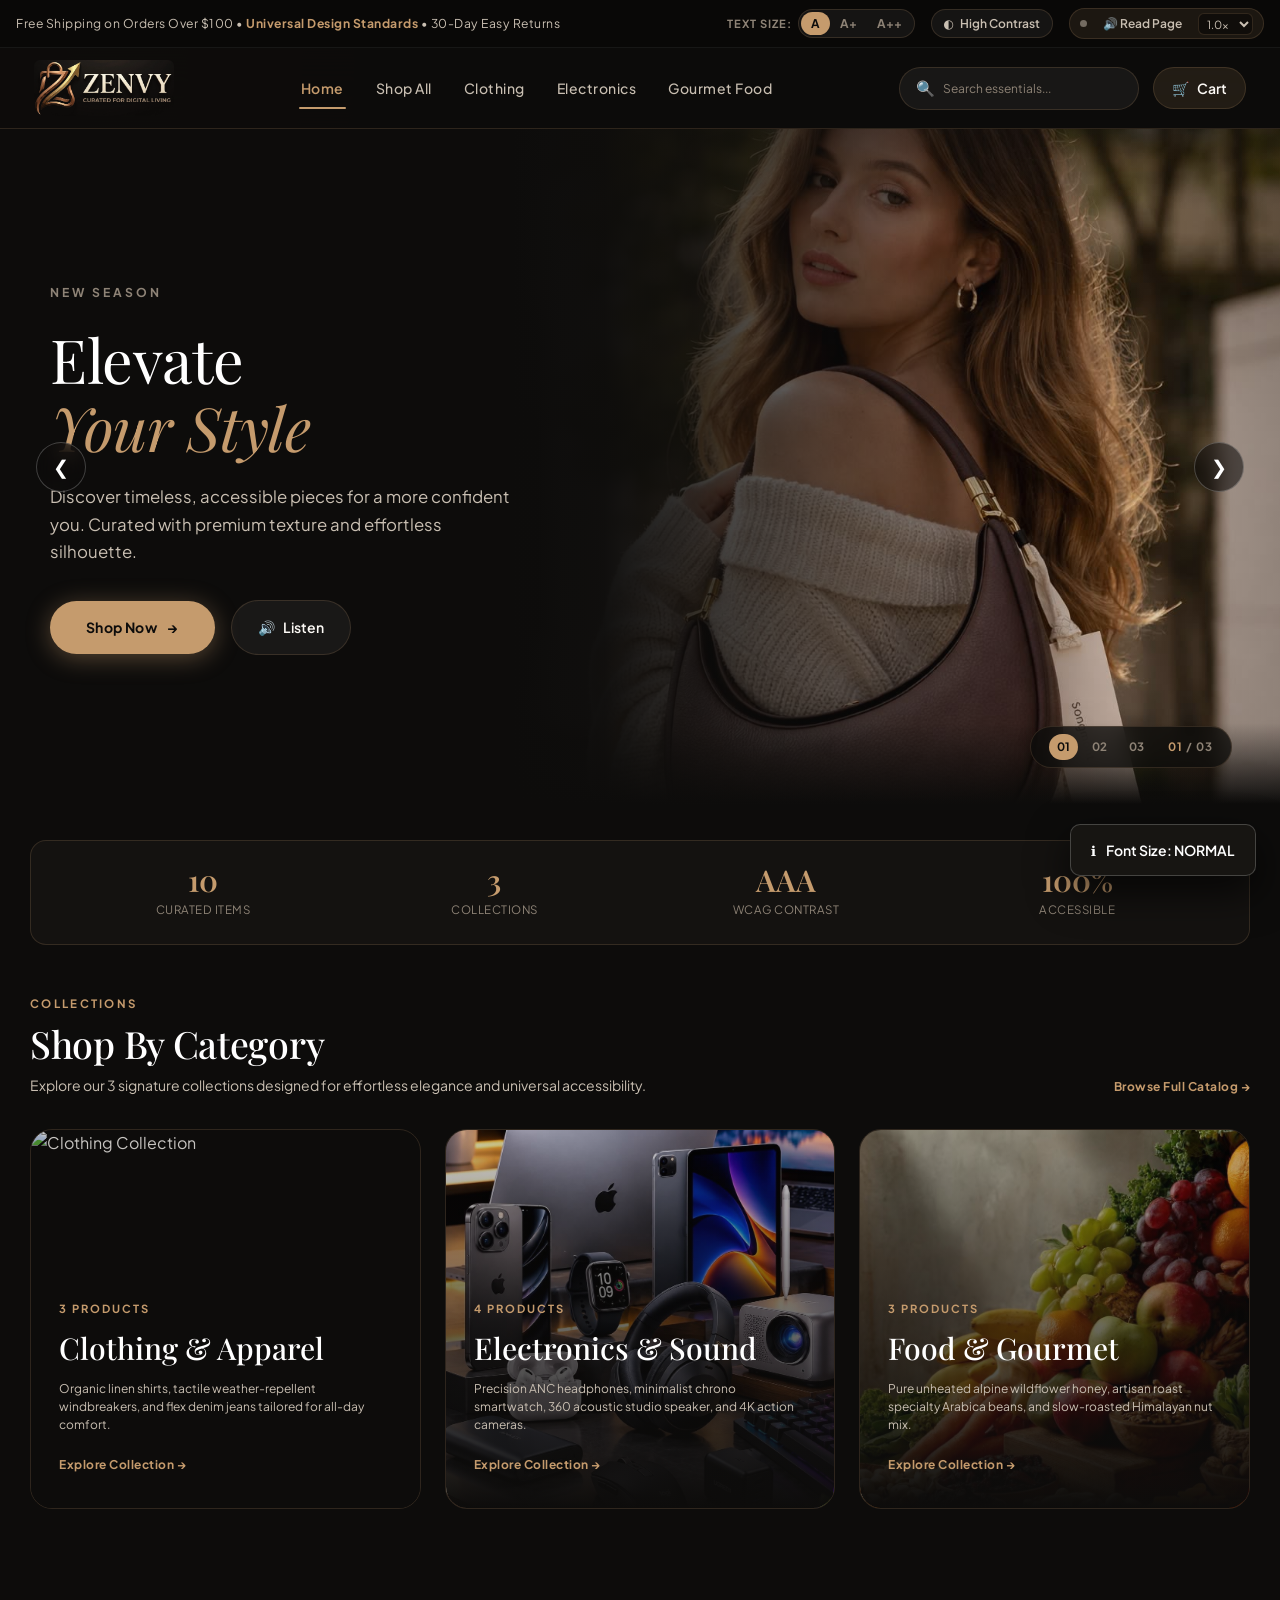
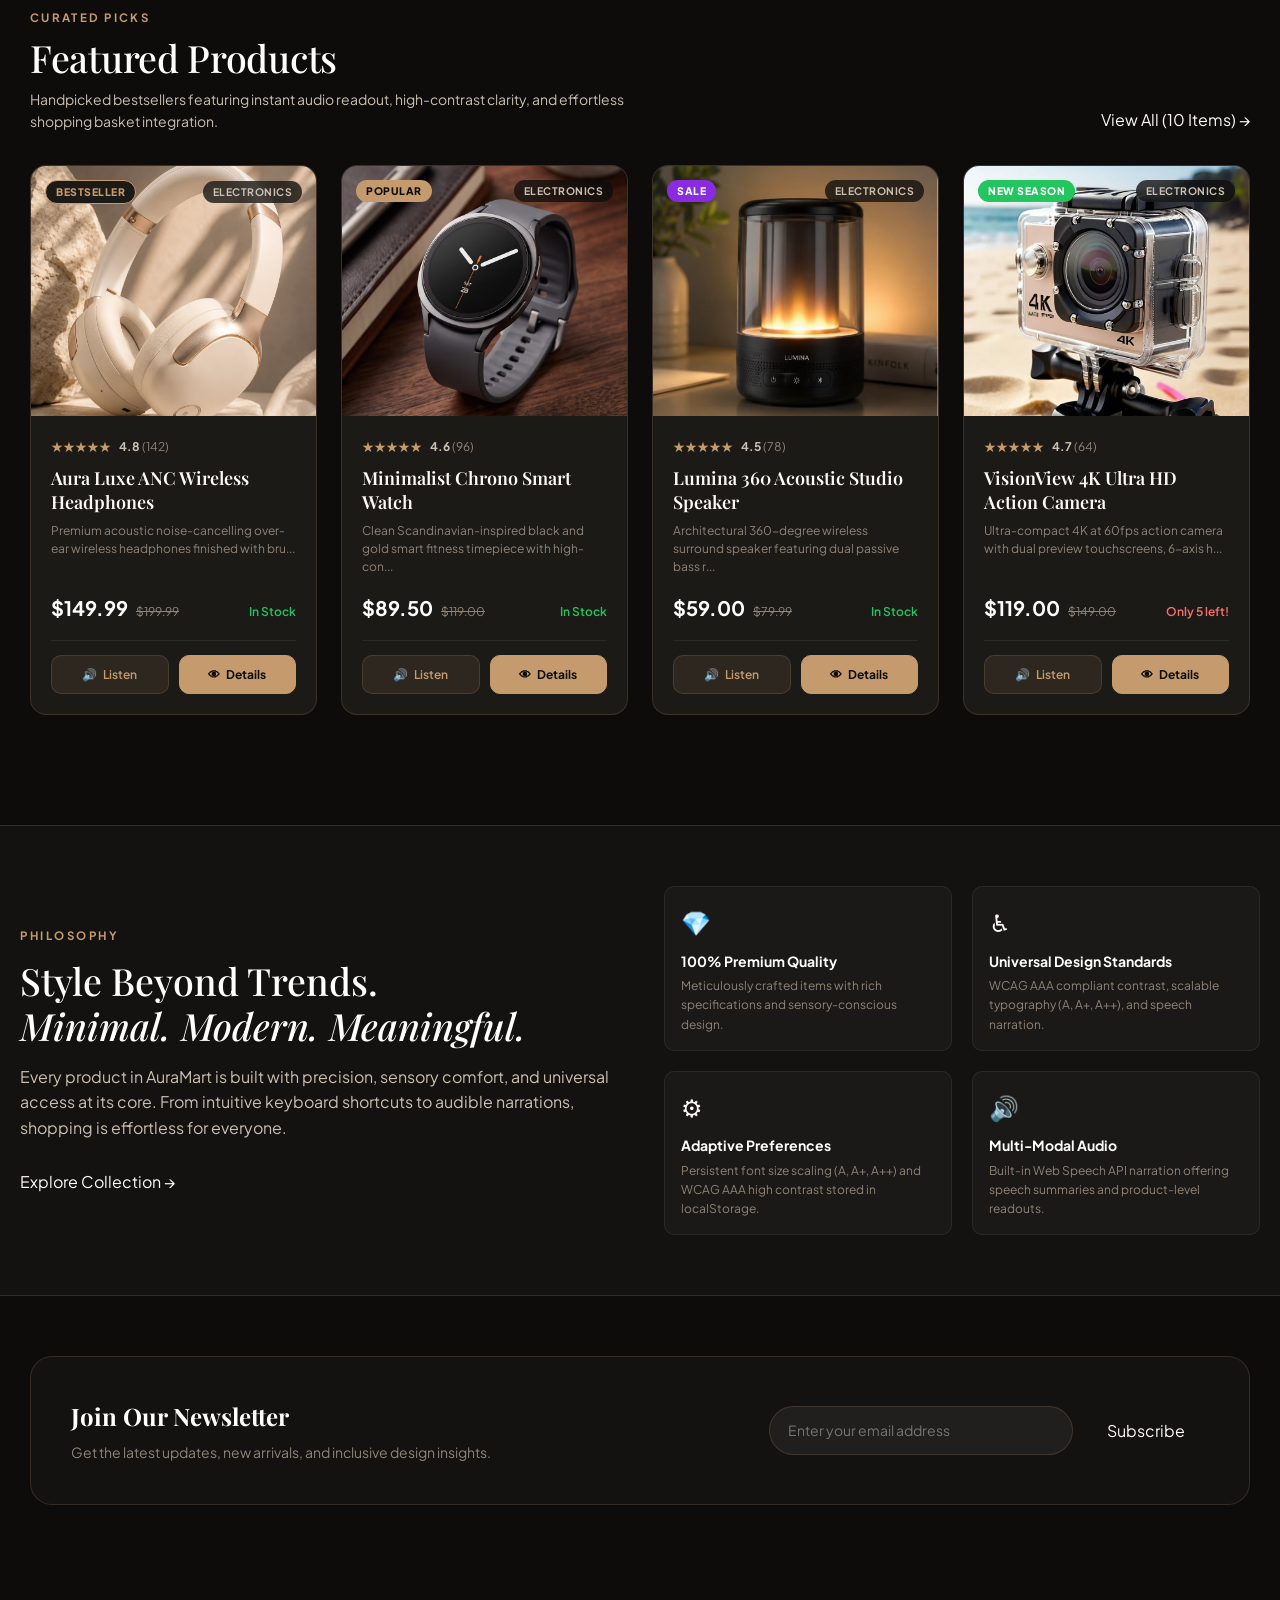
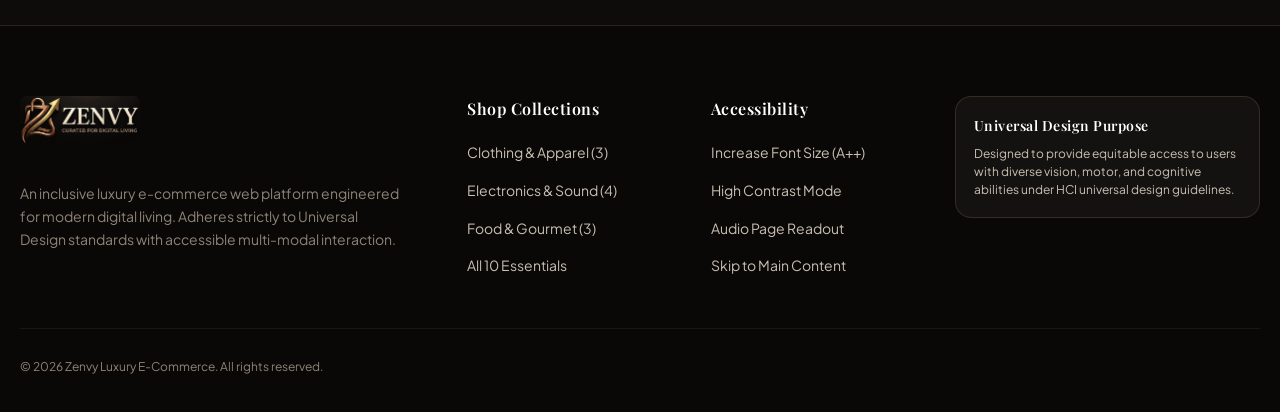
==== index.html @ 58f1f291 "feat(categories): update electronics and food category card images" ====
<!DOCTYPE html>
<html lang="en" class="font-size-normal">
<head>
  <meta charset="UTF-8" />
  <meta name="viewport" content="width=device-width, initial-scale=1.0" />
  <meta name="description" content="AuraMart - Modern luxury and accessible fashion, electronics & gourmet shopping inspired by VÉLORA. Universal Design with font scaling, high contrast, and audio narration." />
  <title>AuraMart | Modern Luxury &amp; Accessible E-Commerce</title>
  
  <!-- Main Stylesheet -->
  <link rel="stylesheet" href="css/style.css" />
</head>
<body>
  <!-- Accessible Skip Link for Keyboard Navigation -->
  <a href="#mainContent" class="skip-link">Skip to main content</a>

  <!-- ARIA Live Region for Screen Reader Announcements -->
  <div id="a11yLiveAnnouncer" class="sr-only" aria-live="polite" aria-atomic="true"></div>

  <!-- ==========================================================================
       TOP ANNOUNCEMENT BAR & ACCESSIBILITY CONTROLS
       ========================================================================== -->
  <aside class="site-announcement-strip" aria-label="Announcement & Accessibility Toolbar">
    <div class="announcement-container">
      <div class="announcement-promo">
        Free Shipping on Orders Over $100 &bull; <strong>Universal Design Standards</strong> &bull; 30-Day Easy Returns
      </div>

      <!-- Accessibility Toolbar Controls -->
      <div class="a11y-group-wrap">
        <!-- Font Size Scaling Controls (A, A+, A++) -->
        <div class="a11y-item">
          <span class="a11y-label" id="fontCtrlLabel">Text Size:</span>
          <div class="font-size-controls" role="group" aria-labelledby="fontCtrlLabel">
            <button type="button" class="font-size-btn active" data-size="normal" aria-pressed="true" title="Default font size (100%)">A</button>
            <button type="button" class="font-size-btn" data-size="large" aria-pressed="false" title="Large font size (115%)">A+</button>
            <button type="button" class="font-size-btn" data-size="xlarge" aria-pressed="false" title="Extra Large font size (130%)">A++</button>
          </div>
        </div>

        <!-- High Contrast Mode Toggle -->
        <div class="a11y-item">
          <button type="button" class="btn-contrast-toggle" aria-pressed="false" title="Toggle High Contrast Mode (WCAG AAA)">
            <span class="contrast-btn-icon" aria-hidden="true">◐</span>
            <span class="contrast-btn-label">High Contrast</span>
          </button>
        </div>

        <!-- Audio Narration Controls -->
        <div class="a11y-item">
          <div class="audio-narration-bar" role="region" aria-label="Audio Reader Controls">
            <span class="audio-status-pulse" title="Audio Status" aria-hidden="true"></span>
            <button type="button" id="audioPlaySummaryBtn" class="btn-audio-control" title="Listen to page summary">
              🔊 Read Page
            </button>
            <button type="button" id="audioPauseBtn" class="btn-audio-control" style="display: none;" title="Pause audio narration">
              ⏸ Pause
            </button>
            <button type="button" id="audioStopBtn" class="btn-audio-control" style="display: none;" title="Stop audio narration">
              ⏹ Stop
            </button>
            <label for="speechRateSelect" class="sr-only">Voice Speed</label>
            <select id="speechRateSelect" class="speech-rate-select" title="Voice Speed">
              <option value="0.8">0.8x</option>
              <option value="1.0" selected>1.0x</option>
              <option value="1.2">1.2x</option>
            </select>
          </div>
        </div>
      </div>
    </div>
  </aside>

  <!-- ==========================================================================
       MAIN NAVIGATION HEADER (VÉLORA LUXURY STYLE)
       ========================================================================== -->
  <header class="site-header" role="banner">
    <div class="header-container">
      <!-- Brand Logo Image (LOGO.png) -->
      <a href="index.html" class="brand-logo-link" aria-label="Zenvy Home">
        <img src="images/LOGO.png" alt="Zenvy - Curated for Digital Living" class="brand-logo-img" />
      </a>

      <!-- Navigation Links (Centered) -->
      <nav class="nav-menu" id="primaryNav" role="navigation" aria-label="Main Navigation">
        <a href="index.html" class="nav-link active" aria-current="page">Home</a>
        <a href="products.html" class="nav-link">Shop All</a>
        <a href="products.html?category=clothing" class="nav-link">Clothing</a>
        <a href="products.html?category=electronics" class="nav-link">Electronics</a>
        <a href="products.html?category=food" class="nav-link">Gourmet Food</a>
      </nav>

      <!-- Right Header Actions: Compact Search + Cart + Mobile Menu -->
      <div class="header-actions-group">
        <div class="nav-search-wrap" role="search">
          <div class="search-input-box">
            <span class="search-icon" aria-hidden="true">🔍</span>
            <label for="globalSearchInput" class="sr-only">Search products</label>
            <input 
              type="search" 
              id="globalSearchInput" 
              class="product-search-input" 
              placeholder="Search essentials..." 
              autocomplete="off" 
              aria-autocomplete="list"
              aria-controls="navSearchSuggestions"
            />
            <button type="button" class="search-clear-btn" aria-label="Clear search query" title="Clear input">✕</button>
          </div>
          <div id="navSearchSuggestions" class="search-suggestions-dropdown" role="listbox" aria-label="Search suggestions"></div>
        </div>

        <a 
          href="cart.html" 
          class="btn-cart-trigger" 
          aria-label="Shopping Cart (Member 02 Feature)"
          title="Shopping Cart (Member 02 Feature)"
        >
          <span aria-hidden="true">🛒</span>
          <span class="btn-text">Cart</span>
        </a>

        <button 
          type="button" 
          class="mobile-menu-btn" 
          id="mobileMenuToggle" 
          aria-expanded="false" 
          aria-controls="primaryNav" 
          aria-label="Toggle mobile menu"
        >
          ☰
        </button>
      </div>
    </div>
  </header>

  <!-- ==========================================================================
       MAIN CONTENT
       ========================================================================== -->
  <main id="mainContent">
    <!-- ==========================================================================
         HERO SLIDER SECTION (VÉLORA CINEMATIC EDITORIAL SLIDER - MATCHING IMAGE 2)
         ========================================================================== -->
    <section class="hero-section" id="heroSection" aria-label="Featured Collections Carousel">
      <div class="hero-slider-container" id="heroSlider" role="region" aria-roledescription="carousel" aria-label="Hero Highlights" tabindex="0">
        
        <!-- Navigation Circular Arrows (Matching Reference Image) -->
        <button 
          type="button" 
          class="slider-arrow slider-arrow-prev" 
          id="heroPrevBtn" 
          aria-label="Previous slide"
          title="Previous slide"
        >
          <span aria-hidden="true">&#10094;</span>
        </button>

        <button 
          type="button" 
          class="slider-arrow slider-arrow-next" 
          id="heroNextBtn" 
          aria-label="Next slide"
          title="Next slide"
        >
          <span aria-hidden="true">&#10095;</span>
        </button>

        <!-- Slides Wrapper -->
        <div class="hero-slides-track" id="heroSlidesTrack">
          <!-- Slide 1: Clothing & Apparel (clothing.jpeg) -->
          <article class="hero-slide is-active" data-index="0" role="group" aria-roledescription="slide" aria-label="Slide 1 of 3: Elevate Your Style">
            <div class="slide-bg-wrap">
              <img src="images/clothing.jpeg" alt="Luxury fashion model in tailored beige blazer" class="slide-bg-img img-clothing" />
              <div class="slide-gradient-overlay"></div>
            </div>
            <div class="slide-content-wrap">
              <div class="slide-content">
                <span class="slide-tag">NEW SEASON</span>
                <h1 class="slide-title">
                  Elevate <br />
                  <span class="title-gold">Your Style</span>
                </h1>
                <p class="slide-desc">
                  Discover timeless, accessible pieces for a more confident you. Curated with premium texture and effortless silhouette.
                </p>
                <div class="slide-actions">
                  <a href="products.html?category=clothing" class="btn-hero-shop">
                    <span>Shop Now</span>
                    <span aria-hidden="true">&rarr;</span>
                  </a>
                  <button type="button" class="btn-hero-audio" onclick="narratePageSummary()" aria-label="Listen to audio overview of home page">
                    <span aria-hidden="true">🔊</span>
                    <span>Listen</span>
                  </button>
                </div>
              </div>
            </div>
          </article>

          <!-- Slide 2: Electronics & Sound (elec.jpeg) -->
          <article class="hero-slide" data-index="1" role="group" aria-roledescription="slide" aria-label="Slide 2 of 3: Precision Sound & Tech" aria-hidden="true">
            <div class="slide-bg-wrap">
              <img src="images/elec.jpeg" alt="Silver studio noise-cancelling headphones, smartwatch and smartphone" class="slide-bg-img img-elec" />
              <div class="slide-gradient-overlay"></div>
            </div>
            <div class="slide-content-wrap">
              <div class="slide-content">
                <span class="slide-tag">DIGITAL LIVING</span>
                <h2 class="slide-title">
                  Precision <br />
                  <span class="title-gold">Sound &amp; Tech</span>
                </h2>
                <p class="slide-desc">
                  Engineered acoustic clarity and smart wearable essentials tailored for seamless focus, productivity, and modern living.
                </p>
                <div class="slide-actions">
                  <a href="products.html?category=electronics" class="btn-hero-shop">
                    <span>Explore Tech</span>
                    <span aria-hidden="true">&rarr;</span>
                  </a>
                  <button type="button" class="btn-hero-audio" onclick="narratePageSummary()" aria-label="Listen to audio overview of home page">
                    <span aria-hidden="true">🔊</span>
                    <span>Listen</span>
                  </button>
                </div>
              </div>
            </div>
          </article>

          <!-- Slide 3: Gourmet Food & Dining (food.jpeg) -->
          <article class="hero-slide" data-index="2" role="group" aria-roledescription="slide" aria-label="Slide 3 of 3: Artisanal Fine Dining" aria-hidden="true">
            <div class="slide-bg-wrap">
              <img src="images/food.jpeg" alt="Artisanal gourmet sushi rolls with savory toppings on black slate" class="slide-bg-img img-food" />
              <div class="slide-gradient-overlay"></div>
            </div>
            <div class="slide-content-wrap">
              <div class="slide-content">
                <span class="slide-tag">GOURMET SELECTION</span>
                <h2 class="slide-title">
                  Artisanal <br />
                  <span class="title-gold">Fine Dining</span>
                </h2>
                <p class="slide-desc">
                  Exquisite culinary indulgence and certified organic delicacies hand-selected for an unforgettable gastronomic experience.
                </p>
                <div class="slide-actions">
                  <a href="products.html?category=food" class="btn-hero-shop">
                    <span>Taste Collections</span>
                    <span aria-hidden="true">&rarr;</span>
                  </a>
                  <button type="button" class="btn-hero-audio" onclick="narratePageSummary()" aria-label="Listen to audio overview of home page">
                    <span aria-hidden="true">🔊</span>
                    <span>Listen</span>
                  </button>
                </div>
              </div>
            </div>
          </article>
        </div>

        <!-- Slider Controls / Indicators (Matching Reference Image 2 bottom-right) -->
        <div class="slider-controls-bar">
          <div class="slider-dots" role="tablist" aria-label="Slide Selection">
            <button type="button" class="slider-dot is-active" data-slide="0" role="tab" aria-selected="true" aria-label="Go to Slide 1 (Clothing)">
              <span class="dot-num">01</span>
            </button>
            <button type="button" class="slider-dot" data-slide="1" role="tab" aria-selected="false" aria-label="Go to Slide 2 (Electronics)">
              <span class="dot-num">02</span>
            </button>
            <button type="button" class="slider-dot" data-slide="2" role="tab" aria-selected="false" aria-label="Go to Slide 3 (Gourmet Food)">
              <span class="dot-num">03</span>
            </button>
          </div>
          
          <div class="slider-counter" aria-hidden="true">
            <span id="sliderCurrentNum" class="counter-curr">01</span>
            <span class="counter-divider">/</span>
            <span class="counter-total">03</span>
          </div>
        </div>
      </div>

      <!-- Trust & Accessibility Metrics Strip -->
      <div class="section-wrapper" style="padding-top: 36px; padding-bottom: 0;">
        <div class="hero-trust-metrics-strip">
          <div class="metric-item">
            <span class="metric-val">10</span>
            <span class="metric-label">Curated Items</span>
          </div>
          <div class="metric-item">
            <span class="metric-val">3</span>
            <span class="metric-label">Collections</span>
          </div>
          <div class="metric-item">
            <span class="metric-val">AAA</span>
            <span class="metric-label">WCAG Contrast</span>
          </div>
          <div class="metric-item">
            <span class="metric-val">100%</span>
            <span class="metric-label">Accessible</span>
          </div>
        </div>
      </div>
    </section>

    <!-- ==========================================================================
         PRODUCT CATEGORIES (THE EXACT 3 CATEGORIES SPEC - EDITORIAL CARDS)
         ========================================================================== -->
    <section class="section-wrapper" aria-labelledby="catHeading">
      <div class="section-header-row">
        <div class="section-header-col">
          <span class="section-tag">Collections</span>
          <h2 id="catHeading" class="section-heading">Shop By Category</h2>
          <p class="section-description">
            Explore our 3 signature collections designed for effortless elegance and universal accessibility.
          </p>
        </div>
        <a href="products.html" class="category-card-link-text">Browse Full Catalog &rarr;</a>
      </div>

      <div class="categories-grid-3">
        <!-- Category 1: Clothing -->
        <a href="products.html?category=clothing" class="category-card" aria-label="Browse Clothing Collection (3 products)">
          <img 
            src="https://images.unsplash.com/photo-1489987707025-afc232f7ea0f?auto=format&fit=crop&w=800&q=80" 
            alt="Clothing Collection" 
            class="category-card-bg"
          />
          <div class="category-card-overlay"></div>
          <div class="category-card-content">
            <span class="category-card-count">3 Products</span>
            <h3 class="category-card-title">Clothing &amp; Apparel</h3>
            <p class="category-card-desc">
              Organic linen shirts, tactile weather-repellent windbreakers, and flex denim jeans tailored for all-day comfort.
            </p>
            <span class="category-card-link-text">Explore Collection &rarr;</span>
          </div>
        </a>

        <!-- Category 2: Electronics -->
        <a href="products.html?category=electronics" class="category-card" aria-label="Browse Electronics Collection (4 products)">
          <img 
            src="images/cateelec.jpeg" 
            alt="Electronics Collection" 
            class="category-card-bg"
          />
          <div class="category-card-overlay"></div>
          <div class="category-card-content">
            <span class="category-card-count">4 Products</span>
            <h3 class="category-card-title">Electronics &amp; Sound</h3>
            <p class="category-card-desc">
              Precision ANC headphones, minimalist chrono smartwatch, 360 acoustic studio speaker, and 4K action cameras.
            </p>
            <span class="category-card-link-text">Explore Collection &rarr;</span>
          </div>
        </a>

        <!-- Category 3: Food -->
        <a href="products.html?category=food" class="category-card" aria-label="Browse Food Collection (3 products)">
          <img 
            src="images/catefood.jpeg" 
            alt="Gourmet Food Collection" 
            class="category-card-bg"
          />
          <div class="category-card-overlay"></div>
          <div class="category-card-content">
            <span class="category-card-count">3 Products</span>
            <h3 class="category-card-title">Food &amp; Gourmet</h3>
            <p class="category-card-desc">
              Pure unheated alpine wildflower honey, artisan roast specialty Arabica beans, and slow-roasted Himalayan nut mix.
            </p>
            <span class="category-card-link-text">Explore Collection &rarr;</span>
          </div>
        </a>
      </div>
    </section>

    <!-- ==========================================================================
         FEATURED PRODUCTS SECTION (LUXURY EDITORIAL CARDS)
         ========================================================================== -->
    <section class="section-wrapper" aria-labelledby="featuredHeading">
      <div class="section-header-row">
        <div class="section-header-col">
          <span class="section-tag">Curated Picks</span>
          <h2 id="featuredHeading" class="section-heading">Featured Products</h2>
          <p class="section-description">
            Handpicked bestsellers featuring instant audio readout, high-contrast clarity, and effortless shopping basket integration.
          </p>
        </div>
        <div style="display: flex; gap: 10px;">
          <a href="products.html" class="btn-secondary-outline">
            <span>View All (10 Items)</span>
            <span aria-hidden="true">&rarr;</span>
          </a>
        </div>
      </div>

      <div class="products-grid" id="featuredProductsGrid">
        <!-- Rendered dynamically by products.js -->
      </div>
    </section>

    <!-- ==========================================================================
         EDITORIAL PROMO STRIP ("STYLE BEYOND TRENDS" - VÉLORA BANNER)
         ========================================================================== -->
    <section class="editorial-promo-strip" aria-labelledby="promoBannerTitle">
      <div class="promo-container">
        <div>
          <span class="promo-tag">Philosophy</span>
          <h2 id="promoBannerTitle" class="promo-title">
            Style Beyond Trends.<br />
            <em>Minimal. Modern. Meaningful.</em>
          </h2>
          <p class="promo-subtitle">
            Every product in AuraMart is built with precision, sensory comfort, and universal access at its core. From intuitive keyboard shortcuts to audible narrations, shopping is effortless for everyone.
          </p>
          <a href="products.html" class="btn-primary-glow">
            <span>Explore Collection</span>
            <span aria-hidden="true">&rarr;</span>
          </a>
        </div>

        <div class="promo-values-grid">
          <div class="value-item">
            <div class="value-icon" aria-hidden="true">💎</div>
            <h3 class="value-title">100% Premium Quality</h3>
            <p class="value-desc">Meticulously crafted items with rich specifications and sensory-conscious design.</p>
          </div>
          <div class="value-item">
            <div class="value-icon" aria-hidden="true">♿</div>
            <h3 class="value-title">Universal Design Standards</h3>
            <p class="value-desc">WCAG AAA compliant contrast, scalable typography (A, A+, A++), and speech narration.</p>
          </div>
          <div class="value-item">
            <div class="value-icon" aria-hidden="true">⚙️</div>
            <h3 class="value-title">Adaptive Preferences</h3>
            <p class="value-desc">Persistent font size scaling (A, A+, A++) and WCAG AAA high contrast stored in localStorage.</p>
          </div>
          <div class="value-item">
            <div class="value-icon" aria-hidden="true">🔊</div>
            <h3 class="value-title">Multi-Modal Audio</h3>
            <p class="value-desc">Built-in Web Speech API narration offering speech summaries and product-level readouts.</p>
          </div>
        </div>
      </div>
    </section>


    <!-- ==========================================================================
         NEWSLETTER STRIP (MATCHING VÉLORA NEWSLETTER BOX)
         ========================================================================== -->
    <section class="section-wrapper" style="padding-top: 0;">
      <div style="background: #141210; border: 1px solid var(--border-color); border-radius: var(--radius-xl); padding: 40px; display: flex; align-items: center; justify-content: space-between; flex-wrap: wrap; gap: 24px;">
        <div>
          <h3 style="font-family: var(--font-serif); font-size: var(--fs-xl); color: #ffffff; margin-bottom: 6px;">Join Our Newsletter</h3>
          <p style="font-size: var(--fs-sm); color: var(--text-muted); margin: 0;">Get the latest updates, new arrivals, and inclusive design insights.</p>
        </div>
        <form onsubmit="event.preventDefault(); showToast('Thank you for subscribing!', 'success');" style="display: flex; gap: 10px; max-width: 440px; width: 100%;">
          <input 
            type="email" 
            placeholder="Enter your email address" 
            required 
            style="flex: 1; padding: 12px 18px; background: rgba(255,255,255,0.06); border: 1px solid var(--border-color); border-radius: var(--radius-full); color: #fff; font-size: var(--fs-sm); outline: none;"
          />
          <button type="submit" class="btn-primary-glow" style="padding: 12px 24px; white-space: nowrap;">
            Subscribe
          </button>
        </form>
      </div>
    </section>
  </main>

  <!-- ==========================================================================
       PRODUCT DETAILS ACCESSIBLE MODAL
       ========================================================================== -->
  <div 
    id="productModal" 
    class="product-modal-backdrop" 
    role="dialog" 
    aria-modal="true" 
    aria-labelledby="modalTitle" 
    aria-hidden="true"
  >
    <div class="product-modal-dialog">
      <button 
        type="button" 
        id="closeModalBtn" 
        class="btn-close-modal" 
        onclick="closeModal()" 
        aria-label="Close product details dialog"
      >
        ✕
      </button>
      <div id="modalProductContent">
        <!-- Rendered dynamically by products.js -->
      </div>
    </div>
  </div>


  <!-- ==========================================================================
       FOOTER (VÉLORA LUXURY FOOTER)
       ========================================================================== -->
  <footer class="site-footer" role="contentinfo">
    <div class="footer-container">
      <div class="footer-top-grid">
        <div class="footer-brand-col">
          <a href="index.html" class="brand-logo-link" style="margin-bottom: 8px;">
            <img src="images/LOGO.png" alt="Zenvy" class="footer-logo-img" />
          </a>
          <p>
            An inclusive luxury e-commerce web platform engineered for modern digital living. Adheres strictly to Universal Design standards with accessible multi-modal interaction.
          </p>
        </div>

        <div>
          <h4 class="footer-heading">Shop Collections</h4>
          <ul class="footer-links-list">
            <li><a href="products.html?category=clothing">Clothing &amp; Apparel (3)</a></li>
            <li><a href="products.html?category=electronics">Electronics &amp; Sound (4)</a></li>
            <li><a href="products.html?category=food">Food &amp; Gourmet (3)</a></li>
            <li><a href="products.html">All 10 Essentials</a></li>
          </ul>
        </div>

        <div>
          <h4 class="footer-heading">Accessibility</h4>
          <ul class="footer-links-list">
            <li><a href="javascript:void(0)" onclick="setFontSize('xlarge')">Increase Font Size (A++)</a></li>
            <li><a href="javascript:void(0)" onclick="toggleHighContrast()">High Contrast Mode</a></li>
            <li><a href="javascript:void(0)" onclick="narratePageSummary()">Audio Page Readout</a></li>
            <li><a href="#mainContent">Skip to Main Content</a></li>
          </ul>
        </div>

        <div>
          <div class="a11y-badge-box">
            <h4 class="footer-heading" style="margin-bottom: 6px; font-size: var(--fs-sm);">Universal Design Purpose</h4>
            <p>
              Designed to provide equitable access to users with diverse vision, motor, and cognitive abilities under HCI universal design guidelines.
            </p>
          </div>
        </div>
      </div>

      <div class="footer-bottom-row">
        <span>&copy; 2026 Zenvy Luxury E-Commerce. All rights reserved.</span>
      </div>
    </div>
  </footer>

  <!-- Scripts -->
  <script src="js/products.js"></script>
  <script src="js/search.js"></script>
  <script src="js/accessibility.js"></script>
  <script>
    document.addEventListener("DOMContentLoaded", () => {
      const featuredGrid = document.getElementById("featuredProductsGrid");
      if (featuredGrid) {
        // Display top 4 featured products on home page
        const topFeatured = getAllProducts().slice(0, 4);
        featuredGrid.innerHTML = topFeatured.map(p => createProductCardHTML(p)).join("");
      }

      // Mobile menu toggle
      const mobileBtn = document.getElementById("mobileMenuToggle");
      const navMenu = document.getElementById("primaryNav");
      if (mobileBtn && navMenu) {
        mobileBtn.addEventListener("click", () => {
          const isOpen = navMenu.classList.toggle("is-active");
          mobileBtn.setAttribute("aria-expanded", isOpen ? "true" : "false");
        });
      }

      // Hero Carousel Controller (Matching Image 2 with smooth auto-transition)
      const slidesTrack = document.getElementById("heroSlidesTrack");
      const slides = document.querySelectorAll(".hero-slide");
      const dots = document.querySelectorAll(".slider-dot");
      const currentCounter = document.getElementById("sliderCurrentNum");
      const prevBtn = document.getElementById("heroPrevBtn");
      const nextBtn = document.getElementById("heroNextBtn");
      const sliderContainer = document.getElementById("heroSlider");

      let currentSlide = 0;
      let slideInterval = null;
      const totalSlides = slides.length;

      function showSlide(index) {
        if (totalSlides === 0) return;
        currentSlide = (index + totalSlides) % totalSlides;

        if (slidesTrack) {
          slidesTrack.style.transform = `translateX(-${currentSlide * 100}%)`;
        }

        slides.forEach((slide, i) => {
          const isActive = i === currentSlide;
          slide.classList.toggle("is-active", isActive);
          slide.setAttribute("aria-hidden", isActive ? "false" : "true");
        });

        dots.forEach((dot, i) => {
          const isActive = i === currentSlide;
          dot.classList.toggle("is-active", isActive);
          dot.setAttribute("aria-selected", isActive ? "true" : "false");
        });

        if (currentCounter) {
          currentCounter.textContent = String(currentSlide + 1).padStart(2, "0");
        }
      }

      function nextSlide() {
        showSlide(currentSlide + 1);
      }

      function prevSlide() {
        showSlide(currentSlide - 1);
      }

      function startAutoSlide() {
        stopAutoSlide();
        slideInterval = setInterval(nextSlide, 5000);
      }

      function stopAutoSlide() {
        if (slideInterval) {
          clearInterval(slideInterval);
          slideInterval = null;
        }
      }

      if (prevBtn) {
        prevBtn.addEventListener("click", () => {
          prevSlide();
          startAutoSlide();
        });
      }

      if (nextBtn) {
        nextBtn.addEventListener("click", () => {
          nextSlide();
          startAutoSlide();
        });
      }

      dots.forEach((dot) => {
        dot.addEventListener("click", () => {
          const target = parseInt(dot.getAttribute("data-slide"), 10);
          showSlide(target);
          startAutoSlide();
        });
      });

      // Accessible hover & focus pause (WCAG 2.2.2)
      if (sliderContainer) {
        sliderContainer.addEventListener("mouseenter", stopAutoSlide);
        sliderContainer.addEventListener("mouseleave", startAutoSlide);
        sliderContainer.addEventListener("focusin", stopAutoSlide);
        sliderContainer.addEventListener("focusout", startAutoSlide);

        sliderContainer.addEventListener("keydown", (e) => {
          if (e.key === "ArrowLeft") {
            prevSlide();
            startAutoSlide();
          } else if (e.key === "ArrowRight") {
            nextSlide();
            startAutoSlide();
          }
        });
      }

      // Start slider
      showSlide(0);
      startAutoSlide();
    });
  </script>
</body>
</html>
---- css/style.css ----
@import url('https://fonts.googleapis.com/css2?family=Cormorant+Garamond:ital,wght@0,400;0,500;0,600;0,700;1,400;1,600&family=Playfair+Display:ital,wght@0,400;0,500;0,600;0,700;0,800;1,400;1,600&family=Plus+Jakarta+Sans:wght@300;400;500;600;700;800&display=swap');

:root {
  /* Typography */
  --font-serif: 'Playfair Display', Georgia, serif;
  --font-editorial: 'Cormorant Garamond', Georgia, serif;
  --font-sans: 'Plus Jakarta Sans', system-ui, -apple-system, sans-serif;
  --font-display: var(--font-serif);
 
  --font-scale: 1;
  --fs-xs: calc(0.75rem * var(--font-scale));
  --fs-sm: calc(0.875rem * var(--font-scale));
  --fs-base: calc(1rem * var(--font-scale));
  --fs-md: calc(1.125rem * var(--font-scale));
  --fs-lg: calc(1.25rem * var(--font-scale));
  --fs-xl: calc(1.5rem * var(--font-scale));
  --fs-2xl: calc(1.875rem * var(--font-scale));
  --fs-3xl: calc(2.35rem * var(--font-scale));
  --fs-4xl: calc(3.25rem * var(--font-scale));

  /* VÉLORA Luxury Warm Palette */
  --bg-body: #0d0c0b;          /* Deep rich espresso noir */
  --bg-surface: #141210;       /* Warm secondary charcoal */
  --bg-card: #1c1a17;          /* Elevated card surface */
  --bg-card-hover: #24211d;    /* Warm card hover */
  --bg-glass: rgba(13, 12, 11, 0.90);
  --bg-glass-card: rgba(28, 26, 23, 0.82);
  --bg-prod-img: #ede7de;      /* Warm editorial cream for crisp product presentation */

  /* Luxury Accents (Warm Camel, Sand, Nude Gold & Champagne) */
  --primary: #c59b6d;          /* Warm Camel Gold */
  --primary-hover: #b38859;    /* Deep Gold */
  --primary-glow: rgba(197, 155, 109, 0.28);
  --accent-gold: #d4af37;
  --accent-sand: #e6ccb2;
  --accent-champagne: #faedcd;
  --accent-warm-white: #fdfbf7;
  
  /* Text Colors */
  --text-main: #fdfaf6;        /* Soft warm white */
  --text-secondary: #c9bfb2;   /* Warm light taupe */
  --text-muted: #8e8376;       /* Warm muted stone */
  --text-inverse: #0d0c0b;     /* Dark noir text for gold buttons */

  /* Borders & Dividers */
  --border-color: rgba(197, 155, 109, 0.18);
  --border-subtle: rgba(255, 255, 255, 0.07);
  --border-focus: #c59b6d;
  --border-hover: rgba(197, 155, 109, 0.5);

  /* Radii */
  --radius-sm: 6px;
  --radius-md: 10px;
  --radius-lg: 16px;
  --radius-xl: 22px;
  --radius-full: 9999px;

  /* Shadows */
  --shadow-sm: 0 2px 6px rgba(0, 0, 0, 0.4);
  --shadow-md: 0 8px 24px rgba(0, 0, 0, 0.5);
  --shadow-lg: 0 16px 40px rgba(0, 0, 0, 0.7);
  --shadow-glow: 0 0 30px var(--primary-glow);

  /* Transitions */
  --trans-fast: 160ms cubic-bezier(0.2, 0, 0.2, 1);
  --trans-base: 280ms cubic-bezier(0.2, 0, 0.2, 1);
  --trans-slow: 450ms cubic-bezier(0.2, 0, 0.2, 1);

  /* Layout */
  --container-max: 1260px;
  --header-height: 80px;
}

/* ==========================================================================
   FONT SIZE SCALING (A, A+, A++)
   ========================================================================== */
html.font-size-normal { --font-scale: 1; }
html.font-size-large  { --font-scale: 1.15; }
html.font-size-xlarge { --font-scale: 1.30; }

/* ==========================================================================
   HIGH CONTRAST MODE (WCAG AAA COMPLIANT)
   ========================================================================== */
html.high-contrast {
  --bg-body: #000000 !important;
  --bg-surface: #000000 !important;
  --bg-card: #050505 !important;
  --bg-card-hover: #111111 !important;
  --bg-glass: #000000 !important;
  --bg-glass-card: #050505 !important;
  --bg-prod-img: #ffffff !important;

  --primary: #ffea00 !important; /* Electric Yellow */
  --primary-hover: #fff033 !important;
  --primary-glow: none !important;

  --text-main: #ffffff !important;
  --text-secondary: #ffff00 !important;
  --text-muted: #00ffff !important;
  --text-inverse: #000000 !important;

  --border-color: #ffea00 !important;
  --border-subtle: #ffea00 !important;
  --border-focus: #00ffff !important;
  --border-hover: #00ffff !important;

  --shadow-sm: none !important;
  --shadow-md: none !important;
  --shadow-lg: none !important;
  --shadow-glow: none !important;
}

html.high-contrast * {
  text-shadow: none !important;
  box-shadow: none !important;
}

html.high-contrast a {
  text-decoration: underline !important;
  color: #ffea00 !important;
}

html.high-contrast a:hover {
  color: #00ffff !important;
}

html.high-contrast .btn-primary-glow,
html.high-contrast .btn-add-cart,
html.high-contrast .btn-modal-add-cart,
html.high-contrast .btn-checkout {
  background: #ffea00 !important;
  color: #000000 !important;
  border: 2px solid #ffffff !important;
  font-weight: 800 !important;
}

html.high-contrast .btn-primary-glow:hover,
html.high-contrast .btn-add-cart:hover,
html.high-contrast .btn-modal-add-cart:hover,
html.high-contrast .btn-checkout:hover {
  background: #000000 !important;
  color: #ffea00 !important;
  border-color: #ffea00 !important;
}

html.high-contrast .btn-hero-shop {
  background: #ffea00 !important;
  color: #000000 !important;
  border: 2px solid #ffffff !important;
  font-weight: 800 !important;
}

html.high-contrast .btn-hero-shop:hover {
  background: #000000 !important;
  color: #ffea00 !important;
  border-color: #ffea00 !important;
}

html.high-contrast .slider-arrow {
  border: 2px solid #ffea00 !important;
  color: #ffea00 !important;
  background: #000000 !important;
}

html.high-contrast .slider-arrow:hover {
  background: #00ffff !important;
  color: #000000 !important;
}

html.high-contrast .title-gold {
  color: #ffea00 !important;
}

html.high-contrast .slider-dot.is-active {
  background: #00ffff !important;
  color: #000000 !important;
}

html.high-contrast .product-card {
  border: 2px solid #ffea00 !important;
}

html.high-contrast .product-card:hover {
  border-color: #00ffff !important;
}

html.high-contrast :focus-visible {
  outline: 3px solid #00ffff !important;
  outline-offset: 3px !important;
}

/* ==========================================================================
   RESET & BASE STYLES
   ========================================================================== */
*, *::before, *::after {
  box-sizing: border-box;
  margin: 0;
  padding: 0;
}

body {
  font-family: var(--font-sans);
  font-size: var(--fs-base);
  line-height: 1.6;
  color: var(--text-main);
  background-color: var(--bg-body);
  background-image: 
    radial-gradient(circle at 10% 8%, rgba(197, 155, 109, 0.06) 0%, transparent 40%),
    radial-gradient(circle at 90% 60%, rgba(212, 163, 115, 0.05) 0%, transparent 45%);
  background-attachment: fixed;
  overflow-x: hidden;
  min-height: 100vh;
}

body.modal-open,
body.cart-drawer-open {
  overflow: hidden;
}

img {
  max-width: 100%;
  height: auto;
  display: block;
}

button, input, select, textarea {
  font: inherit;
  color: inherit;
}

button {
  cursor: pointer;
  background: none;
  border: none;
}

a {
  color: inherit;
  text-decoration: none;
  transition: color var(--trans-fast);
}

ul {
  list-style: none;
}

/* Skip link for keyboard users */
.skip-link {
  position: absolute;
  top: -100px;
  left: 20px;
  background: var(--primary);
  color: var(--text-inverse);
  padding: 12px 24px;
  border-radius: var(--radius-sm);
  z-index: 10000;
  font-weight: 700;
  transition: top var(--trans-fast);
}

.skip-link:focus {
  top: 15px;
  outline: 3px solid #ffffff;
}

.sr-only {
  position: absolute;
  width: 1px;
  height: 1px;
  padding: 0;
  margin: -1px;
  overflow: hidden;
  clip: rect(0, 0, 0, 0);
  white-space: nowrap;
  border-width: 0;
}

:focus-visible {
  outline: 2px solid var(--primary);
  outline-offset: 3px;
}

/* ==========================================================================
   TOP ANNOUNCEMENT BAR & ACCESSIBILITY RIBBON
   ========================================================================== */
.site-announcement-strip {
  background: #090807;
  border-bottom: 1px solid rgba(255, 255, 255, 0.06);
  padding: 8px 16px;
  font-size: 0.76rem;
  color: var(--text-secondary);
}

.announcement-container {
  max-width: var(--container-max);
  margin: 0 auto;
  display: flex;
  align-items: center;
  justify-content: space-between;
  flex-wrap: wrap;
  gap: 12px;
}

.announcement-promo {
  letter-spacing: 0.5px;
}

.announcement-promo strong {
  color: var(--primary);
}

/* Accessibility group controls */
.a11y-group-wrap {
  display: flex;
  align-items: center;
  gap: 16px;
  flex-wrap: wrap;
}

.a11y-item {
  display: flex;
  align-items: center;
  gap: 6px;
}

.a11y-label {
  font-size: 0.70rem;
  font-weight: 700;
  text-transform: uppercase;
  letter-spacing: 1px;
  color: var(--text-muted);
}

.font-size-controls {
  display: inline-flex;
  background: rgba(255, 255, 255, 0.05);
  border: 1px solid var(--border-color);
  border-radius: var(--radius-full);
  padding: 2px;
}

.font-size-btn {
  padding: 2px 10px;
  border-radius: var(--radius-full);
  font-weight: 700;
  font-size: var(--fs-xs);
  color: var(--text-muted);
  transition: all var(--trans-fast);
}

.font-size-btn:hover {
  color: var(--text-main);
}

.font-size-btn.active {
  background: var(--primary);
  color: var(--text-inverse);
}

.btn-contrast-toggle {
  display: inline-flex;
  align-items: center;
  gap: 6px;
  background: rgba(255, 255, 255, 0.05);
  border: 1px solid var(--border-color);
  border-radius: var(--radius-full);
  padding: 4px 12px;
  font-size: var(--fs-xs);
  font-weight: 600;
  color: var(--text-secondary);
  transition: all var(--trans-fast);
}

.btn-contrast-toggle:hover {
  background: rgba(197, 155, 109, 0.15);
  color: #ffffff;
}

.btn-contrast-toggle.is-active {
  background: #ffea00;
  color: #000000;
  border-color: #ffea00;
}

.audio-narration-bar {
  display: inline-flex;
  align-items: center;
  gap: 8px;
  background: rgba(197, 155, 109, 0.10);
  border: 1px solid var(--border-color);
  border-radius: var(--radius-full);
  padding: 2px 10px;
}

.audio-status-pulse {
  width: 7px;
  height: 7px;
  border-radius: 50%;
  background: #736b61;
  display: inline-block;
}

.audio-status-pulse.speaking {
  background: var(--primary);
  box-shadow: 0 0 10px var(--primary);
  animation: audioPulse 1.2s infinite ease-in-out;
}

.audio-status-pulse.paused {
  background: #eab308;
}

@keyframes audioPulse {
  0% { transform: scale(0.9); opacity: 0.6; }
  50% { transform: scale(1.3); opacity: 1; }
  100% { transform: scale(0.9); opacity: 0.6; }
}

.btn-audio-control {
  font-size: var(--fs-xs);
  font-weight: 600;
  color: var(--text-secondary);
  padding: 3px 8px;
  border-radius: var(--radius-sm);
  transition: all var(--trans-fast);
}

.btn-audio-control:hover {
  color: #ffffff;
}

.speech-rate-select {
  background: rgba(0, 0, 0, 0.4);
  border: 1px solid var(--border-color);
  border-radius: var(--radius-sm);
  color: var(--text-secondary);
  font-size: 0.70rem;
  padding: 2px 4px;
}

.is-speaking {
  outline: 3px solid var(--primary) !important;
  outline-offset: 4px !important;
  animation: speakingGlow 2s infinite alternate;
}

@keyframes speakingGlow {
  from { box-shadow: 0 0 12px rgba(197, 155, 109, 0.3); }
  to { box-shadow: 0 0 28px rgba(197, 155, 109, 0.7); }
}

/* ==========================================================================
   NAVIGATION HEADER (VÉLORA LUXURY BRANDING)
   ========================================================================== */
.site-header {
  position: sticky;
  top: 0;
  z-index: 100;
  background: var(--bg-glass);
  backdrop-filter: blur(20px);
  -webkit-backdrop-filter: blur(20px);
  border-bottom: 1px solid var(--border-color);
  transition: background var(--trans-base);
  width: 100%;
}

.header-container {
  max-width: var(--container-max);
  margin: 0 auto;
  padding: 12px 24px;
  display: flex;
  align-items: center;
  justify-content: space-between;
  gap: 20px;
  flex-wrap: nowrap;
}

/* Brand Logo (Big, Sharp & Legible) */
.brand-logo-link {
  display: inline-flex;
  align-items: center;
  text-decoration: none;
  flex-shrink: 0;
}

.brand-logo-img {
  height: 56px;
  width: auto;
  max-width: 220px;
  object-fit: contain;
  display: block;
  border-radius: var(--radius-sm);
  transition: transform var(--trans-fast), filter var(--trans-fast);
}

.brand-logo-link:hover .brand-logo-img {
  transform: scale(1.03);
  filter: brightness(1.12);
}

.footer-logo-img {
  height: 48px;
  width: auto;
  max-width: 200px;
  object-fit: contain;
  display: block;
  border-radius: var(--radius-sm);
  margin-bottom: 14px;
}

/* Nav Menu (Centered & Clean) */
.nav-menu {
  display: flex;
  align-items: center;
  gap: 24px;
  flex-shrink: 0;
}

.nav-link {
  font-size: var(--fs-sm);
  font-weight: 500;
  color: var(--text-secondary);
  letter-spacing: 0.4px;
  padding: 8px 4px;
  position: relative;
  white-space: nowrap;
  transition: color var(--trans-fast);
}

.nav-link:hover {
  color: var(--text-main);
}

.nav-link.active {
  color: var(--primary);
  font-weight: 600;
}

.nav-link.active::after {
  content: '';
  position: absolute;
  bottom: 0;
  left: 0;
  right: 0;
  height: 2px;
  background: var(--primary);
  border-radius: var(--radius-full);
}

/* Right Header Actions Group */
.header-actions-group {
  display: flex;
  align-items: center;
  gap: 14px;
  flex-shrink: 0;
}

/* Search Bar (Compact & Expandable) */
.nav-search-wrap {
  position: relative;
  width: 240px;
  transition: width var(--trans-base);
}

.nav-search-wrap:focus-within {
  width: 300px;
}

.search-input-box {
  display: flex;
  align-items: center;
  background: rgba(255, 255, 255, 0.05);
  border: 1px solid var(--border-color);
  border-radius: var(--radius-full);
  padding: 5px 16px;
  transition: all var(--trans-fast);
}

.search-input-box:focus-within {
  background: rgba(255, 255, 255, 0.08);
  border-color: var(--primary);
  box-shadow: 0 0 0 3px var(--primary-glow);
}

.search-icon {
  font-size: 0.95rem;
  color: var(--primary);
  margin-right: 8px;
  flex-shrink: 0;
}

.product-search-input {
  width: 100%;
  background: transparent;
  border: none;
  outline: none;
  font-size: var(--fs-xs);
  color: var(--text-main);
  padding: 6px 0;
}

.product-search-input::placeholder {
  color: var(--text-muted);
}

.search-clear-btn {
  background: rgba(255, 255, 255, 0.1);
  border-radius: 50%;
  width: 20px;
  height: 20px;
  font-size: 0.72rem;
  color: var(--text-muted);
  display: none;
  align-items: center;
  justify-content: center;
  transition: all var(--trans-fast);
}

.search-clear-btn:hover {
  color: #ffffff;
}

/* Auto-suggestions Dropdown */
.search-suggestions-dropdown {
  position: absolute;
  top: calc(100% + 8px);
  left: 0;
  right: 0;
  background: #181613;
  border: 1px solid var(--border-color);
  border-radius: var(--radius-lg);
  box-shadow: var(--shadow-lg);
  z-index: 200;
  overflow: hidden;
  display: none;
}

.search-suggestions-dropdown.is-visible {
  display: block;
}

.suggestions-header {
  padding: 10px 18px;
  font-size: 0.70rem;
  font-weight: 700;
  color: var(--text-muted);
  text-transform: uppercase;
  letter-spacing: 1px;
  border-bottom: 1px solid var(--border-subtle);
  background: rgba(0, 0, 0, 0.3);
}

.suggestion-item {
  display: flex;
  align-items: center;
  gap: 14px;
  padding: 12px 18px;
  cursor: pointer;
  border-bottom: 1px solid rgba(255, 255, 255, 0.04);
  transition: background var(--trans-fast);
}

.suggestion-item:hover,
.suggestion-item.is-selected {
  background: rgba(197, 155, 109, 0.14);
}

.suggestion-thumb {
  width: 42px;
  height: 42px;
  border-radius: var(--radius-sm);
  object-fit: cover;
  background: #000;
}

.suggestion-details {
  flex: 1;
  min-width: 0;
}

.suggestion-title {
  font-size: var(--fs-sm);
  font-weight: 600;
  color: var(--text-main);
  white-space: nowrap;
  overflow: hidden;
  text-overflow: ellipsis;
}

.suggestion-meta {
  display: flex;
  align-items: center;
  gap: 10px;
  font-size: var(--fs-xs);
  color: var(--text-muted);
}

.suggestion-cat {
  background: rgba(255, 255, 255, 0.08);
  padding: 1px 6px;
  border-radius: var(--radius-sm);
}

.suggestion-price {
  color: var(--primary);
  font-weight: 700;
}

.suggestions-footer {
  padding: 10px 18px;
  text-align: center;
  font-size: var(--fs-xs);
  font-weight: 600;
  color: var(--primary);
  background: rgba(197, 155, 109, 0.06);
  cursor: pointer;
}

.suggestions-footer:hover {
  text-decoration: underline;
}

.search-highlight {
  background: rgba(197, 155, 109, 0.35);
  color: #fff;
  border-radius: 2px;
  padding: 0 2px;
}

/* Nav Menu Links */
.nav-menu {
  display: flex;
  align-items: center;
  gap: 28px;
}

.nav-link {
  font-size: var(--fs-sm);
  font-weight: 500;
  color: var(--text-secondary);
  letter-spacing: 0.5px;
  padding: 6px 2px;
  position: relative;
  transition: color var(--trans-fast);
}

.nav-link:hover {
  color: var(--text-main);
}

.nav-link.active {
  color: var(--primary);
  font-weight: 600;
}

.nav-link.active::after {
  content: '';
  position: absolute;
  bottom: -4px;
  left: 0;
  right: 0;
  height: 2px;
  background: var(--primary);
  border-radius: var(--radius-full);
}

/* Header Actions */
.header-actions {
  display: flex;
  align-items: center;
  gap: 12px;
}

.btn-cart-trigger {
  display: inline-flex;
  align-items: center;
  gap: 8px;
  background: rgba(197, 155, 109, 0.12);
  border: 1px solid var(--border-color);
  color: var(--text-main);
  padding: 9px 18px;
  border-radius: var(--radius-full);
  font-size: var(--fs-sm);
  font-weight: 600;
  text-decoration: none;
  transition: all var(--trans-fast);
}

.btn-cart-trigger:hover {
  background: var(--primary);
  color: var(--text-inverse);
  box-shadow: 0 4px 16px var(--primary-glow);
  transform: translateY(-1px);
}

.btn-cart-trigger:hover .cart-count-badge {
  background: var(--text-inverse);
  color: var(--primary);
}

.cart-count-badge {
  background: var(--primary);
  color: var(--text-inverse);
  font-size: 0.72rem;
  font-weight: 800;
  min-width: 20px;
  height: 20px;
  border-radius: var(--radius-full);
  display: inline-flex;
  align-items: center;
  justify-content: center;
  padding: 0 5px;
}

.mobile-menu-btn {
  display: none;
  font-size: 1.5rem;
  color: var(--text-main);
  padding: 6px;
}

/* ==========================================================================
   HERO BANNER SLIDER (FULL-WIDTH SEAMLESS CANVAS - MATCHING REFERENCE IMAGE 2)
   ========================================================================== */
.hero-section {
  position: relative;
  width: 100%;
  padding: 0;
  margin: 0;
  overflow: hidden;
  background: #0d0c0b;
}

.hero-slider-container {
  width: 100%;
  max-width: 100%;
  min-height: 620px;
  height: clamp(580px, 75vh, 720px);
  background: #0d0c0b;
  border: none;
  border-radius: 0;
  overflow: hidden;
  position: relative;
  box-shadow: none;
}

.hero-slides-track {
  position: relative;
  display: flex;
  width: 100%;
  height: 100%;
  transition: transform 0.75s cubic-bezier(0.25, 1, 0.5, 1);
  will-change: transform;
}

.hero-slide {
  flex: 0 0 100%;
  width: 100%;
  min-width: 100%;
  height: 100%;
  position: relative;
  display: flex;
  align-items: center;
  background: #0d0c0b;
  overflow: hidden;
}

/* Dedicated Image Visual Area on Right (Takes 60% of viewport width) */
.slide-bg-wrap {
  position: absolute;
  top: 0;
  right: 0;
  bottom: 0;
  width: 60%;
  height: 100%;
  z-index: 1;
  overflow: hidden;
}

.slide-bg-img {
  width: 100%;
  height: 100%;
  object-fit: cover;
  transition: transform 6s cubic-bezier(0.25, 1, 0.5, 1);
}

/* Specific focal points so the entire subject is beautifully visible */
.slide-bg-img.img-clothing {
  object-position: center 12%; /* Beautiful framing of model's face, smile, and blazer */
}

.slide-bg-img.img-elec {
  object-position: center 60%; /* Shows the full headphones, iPhone, and Apple Watch */
}

.slide-bg-img.img-food {
  object-position: center 38%; /* Shows the appetizing gourmet sushi presentation */
}

.hero-slide.is-active .slide-bg-img {
  transform: scale(1.03);
}

/* Luxurious Gradient Overlay (Smoothly fades photo into dark left canvas) */
.slide-gradient-overlay {
  position: absolute;
  inset: 0;
  z-index: 2;
  background: 
    linear-gradient(to right, #0d0c0b 0%, rgba(13, 12, 11, 0.98) 12%, rgba(13, 12, 11, 0.55) 45%, rgba(13, 12, 11, 0.08) 80%, rgba(13, 12, 11, 0.25) 100%),
    linear-gradient(to bottom, rgba(13, 12, 11, 0.35) 0%, transparent 12%, transparent 88%, #0d0c0b 100%);
}

/* Slide Content Wrap (Centered inside container-max for perfect alignment with header) */
.slide-content-wrap {
  max-width: var(--container-max);
  width: 100%;
  margin: 0 auto;
  padding: 0 40px;
  position: relative;
  z-index: 3;
  height: 100%;
  display: flex;
  align-items: center;
}

.slide-content {
  max-width: 540px;
}

.slide-tag {
  display: inline-block;
  font-size: 0.76rem;
  font-weight: 700;
  letter-spacing: 0.25em;
  text-transform: uppercase;
  color: var(--text-muted);
  margin-bottom: 22px;
}

.slide-title {
  font-family: var(--font-serif);
  font-size: 3.8rem;
  font-weight: 400;
  line-height: 1.12;
  color: #ffffff;
  margin-bottom: 22px;
  letter-spacing: -0.5px;
}

.title-gold {
  font-family: var(--font-serif);
  color: #c59b6d;
  font-weight: 400;
  font-style: italic;
}

.slide-desc {
  font-size: 1.05rem;
  color: var(--text-secondary);
  line-height: 1.65;
  margin-bottom: 34px;
  max-width: 460px;
}

.slide-actions {
  display: flex;
  align-items: center;
  gap: 16px;
  flex-wrap: wrap;
}

/* Matching Reference Image 2 Button */
.btn-hero-shop {
  display: inline-flex;
  align-items: center;
  gap: 10px;
  background: #c59b6d;
  color: #0d0c0b;
  padding: 15px 36px;
  border-radius: var(--radius-full);
  font-size: var(--fs-sm);
  font-weight: 700;
  letter-spacing: 0.4px;
  text-decoration: none;
  box-shadow: 0 4px 24px rgba(197, 155, 109, 0.4);
  transition: all var(--trans-fast);
}

.btn-hero-shop:hover {
  background: #d8af82;
  transform: translateY(-2px);
  box-shadow: 0 8px 30px rgba(197, 155, 109, 0.55);
  color: #0d0c0b;
}

.btn-hero-audio {
  display: inline-flex;
  align-items: center;
  gap: 8px;
  background: rgba(255, 255, 255, 0.05);
  border: 1px solid var(--border-color);
  color: var(--text-main);
  padding: 15px 26px;
  border-radius: var(--radius-full);
  font-size: var(--fs-sm);
  font-weight: 600;
  transition: all var(--trans-fast);
}

.btn-hero-audio:hover {
  background: rgba(197, 155, 109, 0.15);
  border-color: var(--primary);
  color: #ffffff;
}

/* Navigation Circular Arrows (Floating on edges like in Reference Image 2) */
.slider-arrow {
  position: absolute;
  top: 50%;
  transform: translateY(-50%);
  width: 50px;
  height: 50px;
  border-radius: 50%;
  background: rgba(13, 12, 11, 0.55);
  backdrop-filter: blur(10px);
  border: 1px solid rgba(255, 255, 255, 0.22);
  color: #ffffff;
  display: flex;
  align-items: center;
  justify-content: center;
  font-size: 1.2rem;
  cursor: pointer;
  z-index: 10;
  transition: all var(--trans-fast);
}

.slider-arrow:hover {
  background: #c59b6d;
  border-color: #c59b6d;
  color: #0d0c0b;
  transform: translateY(-50%) scale(1.08);
  box-shadow: 0 0 20px rgba(197, 155, 109, 0.5);
}

.slider-arrow-prev {
  left: 36px;
}

.slider-arrow-next {
  right: 36px;
}

/* Slider Controls / Indicators (Matching Reference Image 2 bottom-right) */
.slider-controls-bar {
  position: absolute;
  bottom: 36px;
  right: 48px;
  z-index: 10;
  display: flex;
  align-items: center;
  gap: 16px;
  background: rgba(13, 12, 11, 0.75);
  backdrop-filter: blur(12px);
  border: 1px solid var(--border-color);
  border-radius: var(--radius-full);
  padding: 7px 18px;
}

.slider-dots {
  display: flex;
  align-items: center;
  gap: 6px;
}

.slider-dot {
  background: transparent;
  border: none;
  padding: 4px 8px;
  font-size: 0.72rem;
  font-weight: 700;
  color: var(--text-muted);
  cursor: pointer;
  transition: all var(--trans-fast);
  border-radius: var(--radius-full);
}

.slider-dot.is-active {
  color: #0d0c0b;
  background: #c59b6d;
}

.slider-counter {
  font-size: 0.72rem;
  font-weight: 700;
  color: var(--text-muted);
  letter-spacing: 1px;
}

.slider-counter .counter-curr {
  color: #c59b6d;
}

/* Hero Trust Metrics Strip */
.hero-trust-metrics-strip {
  background: #141210;
  border: 1px solid var(--border-color);
  border-radius: var(--radius-lg);
  padding: 24px 36px;
  display: grid;
  grid-template-columns: repeat(4, 1fr);
  gap: 20px;
  text-align: center;
}

.metric-item {
  display: flex;
  flex-direction: column;
}

.metric-val {
  font-family: var(--font-serif);
  font-size: var(--fs-2xl);
  font-weight: 600;
  color: var(--primary);
  line-height: 1;
}

.metric-label {
  font-size: 0.72rem;
  color: var(--text-muted);
  text-transform: uppercase;
  letter-spacing: 0.5px;
  margin-top: 6px;
}

/* Responsive Breakpoints */
@media (max-width: 992px) {
  .slide-bg-wrap {
    width: 65%;
  }
  .slide-title {
    font-size: 2.8rem;
  }
  .slider-arrow-prev { left: 16px; }
  .slider-arrow-next { right: 16px; }
  .slider-controls-bar { right: 24px; bottom: 24px; }
}

@media (max-width: 768px) {
  .hero-slider-container {
    min-height: 520px;
    height: auto;
  }
  .slide-bg-wrap {
    width: 100%;
  }
  .slide-gradient-overlay {
    background: linear-gradient(to top, #0d0c0b 0%, #0d0c0b 65%, rgba(13, 12, 11, 0.75) 85%, transparent 100%);
  }
  .slide-content-wrap {
    padding: 60px 24px 80px;
    align-items: flex-end;
  }
  .slide-title {
    font-size: 2.2rem;
  }
  .slider-arrow {
    width: 40px;
    height: 40px;
    font-size: 1rem;
  }
  .slider-arrow-prev { left: 12px; }
  .slider-arrow-next { right: 12px; }
  .slider-controls-bar {
    bottom: 16px;
    right: 16px;
    padding: 4px 12px;
  }
  .hero-trust-metrics-strip {
    grid-template-columns: repeat(2, 1fr);
    gap: 16px;
    padding: 18px 20px;
  }
}

/* ==========================================================================
   CATEGORY CARDS SHOWCASE (3 CATEGORIES SPEC - VÉLORA EDITORIAL STYLE)
   ========================================================================== */
.section-wrapper {
  max-width: var(--container-max);
  margin: 0 auto;
  padding: 50px 20px;
}

.section-header-row {
  display: flex;
  align-items: flex-end;
  justify-content: space-between;
  margin-bottom: 32px;
  flex-wrap: wrap;
  gap: 16px;
}

.section-header-col {
  max-width: 650px;
}

.section-tag {
  font-size: 0.72rem;
  font-weight: 700;
  color: var(--primary);
  text-transform: uppercase;
  letter-spacing: 0.2em;
  margin-bottom: 8px;
  display: block;
}

.section-heading {
  font-family: var(--font-serif);
  font-size: var(--fs-3xl);
  font-weight: 500;
  letter-spacing: -0.3px;
  color: #ffffff;
  line-height: 1.2;
}

.section-description {
  font-size: var(--fs-sm);
  color: var(--text-secondary);
  margin-top: 8px;
}

.categories-grid-3 {
  display: grid;
  grid-template-columns: repeat(3, 1fr);
  gap: 24px;
}

.category-card {
  position: relative;
  height: 380px;
  border-radius: var(--radius-xl);
  overflow: hidden;
  border: 1px solid var(--border-color);
  display: flex;
  flex-direction: column;
  justify-content: flex-end;
  padding: 32px 28px;
  text-decoration: none;
  transition: transform var(--trans-base), box-shadow var(--trans-base);
}

.category-card:hover {
  transform: translateY(-5px);
  box-shadow: 0 16px 36px rgba(0, 0, 0, 0.6);
}

.category-card-bg {
  position: absolute;
  inset: 0;
  width: 100%;
  height: 100%;
  object-fit: cover;
  transition: transform var(--trans-slow);
}

.category-card:hover .category-card-bg {
  transform: scale(1.06);
}

.category-card-overlay {
  position: absolute;
  inset: 0;
  background: linear-gradient(to top, #0d0c0b 0%, rgba(13, 12, 11, 0.6) 50%, rgba(13, 12, 11, 0.2) 100%);
  transition: opacity var(--trans-base);
}

.category-card-content {
  position: relative;
  z-index: 2;
}

.category-card-count {
  font-size: 0.70rem;
  text-transform: uppercase;
  letter-spacing: 0.18em;
  color: var(--primary);
  font-weight: 700;
  margin-bottom: 6px;
  display: block;
}

.category-card-title {
  font-family: var(--font-serif);
  font-size: var(--fs-2xl);
  font-weight: 500;
  color: #ffffff;
  margin-bottom: 8px;
}

.category-card-desc {
  font-size: var(--fs-xs);
  color: var(--text-secondary);
  line-height: 1.5;
  margin-bottom: 16px;
}

.category-card-link-text {
  font-size: var(--fs-xs);
  font-weight: 700;
  letter-spacing: 0.5px;
  color: var(--primary);
  display: inline-flex;
  align-items: center;
  gap: 6px;
}

.category-card:hover .category-card-link-text {
  color: #ffffff;
}

/* ==========================================================================
   PRODUCT CARDS GRID (VÉLORA LUXURY EDITORIAL STYLE)
   ========================================================================== */
.products-grid {
  display: grid;
  grid-template-columns: repeat(auto-fill, minmax(275px, 1fr));
  gap: 24px;
}

.product-card {
  background: var(--bg-card);
  border: 1px solid var(--border-color);
  border-radius: var(--radius-lg);
  overflow: hidden;
  display: flex;
  flex-direction: column;
  transition: all var(--trans-base);
  position: relative;
}

.product-card:hover {
  transform: translateY(-5px);
  border-color: rgba(197, 155, 109, 0.5);
  box-shadow: 0 16px 36px rgba(0, 0, 0, 0.5);
}

/* Badges */
.product-card-badge-wrap {
  position: absolute;
  top: 14px;
  left: 14px;
  right: 14px;
  display: flex;
  align-items: center;
  justify-content: space-between;
  z-index: 5;
  pointer-events: none;
}

.product-badge {
  font-size: 0.65rem;
  font-weight: 800;
  text-transform: uppercase;
  letter-spacing: 0.5px;
  padding: 3px 10px;
  border-radius: var(--radius-full);
}

.badge-hot     { background: #1c1a17; color: var(--primary); border: 1px solid var(--primary); }
.badge-popular { background: var(--primary); color: var(--text-inverse); }
.badge-sale    { background: #8a2be2; color: #fff; }
.badge-new     { background: #22c55e; color: #fff; }
.badge-eco     { background: #15803d; color: #fff; }

.product-category-pill {
  font-size: 0.65rem;
  font-weight: 700;
  text-transform: uppercase;
  letter-spacing: 0.5px;
  padding: 3px 10px;
  border-radius: var(--radius-full);
  background: rgba(13, 12, 11, 0.75);
  backdrop-filter: blur(8px);
  color: var(--text-secondary);
}

/* Image Container with Warm Editorial Cream Backdrop */
.product-image-container {
  position: relative;
  width: 100%;
  height: 250px;
  background: var(--bg-prod-img);
  overflow: hidden;
  cursor: pointer;
  display: flex;
  align-items: center;
  justify-content: center;
}

.product-image {
  width: 100%;
  height: 100%;
  object-fit: cover;
  transition: transform var(--trans-slow);
}

.product-card:hover .product-image {
  transform: scale(1.05);
}

.product-svg-fallback {
  width: 100%;
  height: 100%;
  display: flex;
  align-items: center;
  justify-content: center;
  padding: 24px;
}

.prod-svg-art {
  width: 100px;
  height: 100px;
}

.image-overlay {
  position: absolute;
  inset: 0;
  background: rgba(13, 12, 11, 0.4);
  display: flex;
  align-items: center;
  justify-content: center;
  opacity: 0;
  transition: opacity var(--trans-fast);
}

.product-image-container:hover .image-overlay {
  opacity: 1;
}

.quick-view-text {
  background: #ffffff;
  color: #0d0c0b;
  padding: 9px 18px;
  border-radius: var(--radius-full);
  font-size: var(--fs-xs);
  font-weight: 700;
  display: inline-flex;
  align-items: center;
  gap: 6px;
  transform: translateY(8px);
  transition: transform var(--trans-fast);
}

.product-image-container:hover .quick-view-text {
  transform: translateY(0);
}

/* Card Body */
.product-card-body {
  padding: 20px;
  display: flex;
  flex-direction: column;
  flex: 1;
}

.product-rating-row {
  display: flex;
  align-items: center;
  gap: 8px;
  margin-bottom: 8px;
}

.stars-wrap {
  display: inline-flex;
  color: var(--primary);
  font-size: 0.85rem;
}

.rating-number {
  font-size: var(--fs-xs);
  color: var(--text-secondary);
}

.reviews-count {
  color: var(--text-muted);
}

.product-title {
  font-family: var(--font-serif);
  font-size: var(--fs-md);
  font-weight: 600;
  line-height: 1.35;
  margin-bottom: 8px;
}

.product-title a:hover {
  color: var(--primary);
}

.product-snippet {
  font-size: var(--fs-xs);
  color: var(--text-muted);
  line-height: 1.5;
  margin-bottom: 16px;
}

.product-price-row {
  display: flex;
  align-items: baseline;
  justify-content: space-between;
  margin-top: auto;
  padding-bottom: 16px;
}

.price-wrap {
  display: flex;
  align-items: baseline;
  gap: 8px;
}

.current-price {
  font-size: var(--fs-lg);
  font-weight: 700;
  color: #ffffff;
}

.original-price {
  font-size: var(--fs-xs);
  color: var(--text-muted);
  text-decoration: line-through;
}

.stock-status {
  font-size: var(--fs-xs);
  font-weight: 600;
}

.stock-ok { color: #22c55e; }
.stock-low { color: #f87171; }

/* Product Card Actions (Member 01 Deliverables: Listen & Details) */
.product-card-actions {
  display: grid;
  grid-template-columns: 1fr 1fr;
  gap: 10px;
  padding-top: 14px;
  border-top: 1px solid var(--border-subtle);
}

.btn-audio-listen {
  display: inline-flex;
  align-items: center;
  justify-content: center;
  gap: 6px;
  background: rgba(197, 155, 109, 0.10);
  border: 1px solid var(--border-color);
  color: var(--primary);
  border-radius: var(--radius-md);
  padding: 9px 12px;
  font-size: var(--fs-xs);
  font-weight: 600;
  transition: all var(--trans-fast);
}

.btn-audio-listen:hover {
  background: rgba(197, 155, 109, 0.22);
  color: #ffffff;
}

.btn-quick-view {
  display: inline-flex;
  align-items: center;
  justify-content: center;
  gap: 6px;
  background: var(--primary);
  border: 1px solid var(--primary);
  color: var(--text-inverse);
  border-radius: var(--radius-md);
  padding: 9px 12px;
  font-size: var(--fs-xs);
  font-weight: 700;
  text-align: center;
  transition: all var(--trans-fast);
}

.btn-quick-view:hover {
  background: var(--primary-hover);
  box-shadow: 0 4px 14px var(--primary-glow);
  color: var(--text-inverse);
}

.btn-add-cart {
  display: inline-flex;
  align-items: center;
  justify-content: center;
  gap: 6px;
  background: var(--primary);
  color: var(--text-inverse);
  border-radius: var(--radius-md);
  padding: 8px;
  font-size: var(--fs-xs);
  font-weight: 700;
  transition: all var(--trans-fast);
}

.btn-add-cart:hover {
  background: var(--primary-hover);
  box-shadow: 0 4px 12px var(--primary-glow);
}

/* ==========================================================================
   EDITORIAL PROMO & VALUE PROPS STRIP (VÉLORA "STYLE BEYOND TRENDS")
   ========================================================================== */
.editorial-promo-strip {
  background: #141210;
  border-top: 1px solid var(--border-color);
  border-bottom: 1px solid var(--border-color);
  padding: 60px 20px;
  margin: 60px 0;
}

.promo-container {
  max-width: var(--container-max);
  margin: 0 auto;
  display: grid;
  grid-template-columns: 1fr 1fr;
  align-items: center;
  gap: 48px;
}

.promo-tag {
  font-size: 0.72rem;
  font-weight: 700;
  color: var(--primary);
  text-transform: uppercase;
  letter-spacing: 0.22em;
  margin-bottom: 12px;
  display: block;
}

.promo-title {
  font-family: var(--font-serif);
  font-size: var(--fs-3xl);
  font-weight: 500;
  line-height: 1.2;
  margin-bottom: 16px;
  color: #ffffff;
}

.promo-subtitle {
  font-size: var(--fs-base);
  color: var(--text-secondary);
  line-height: 1.6;
  margin-bottom: 28px;
}

.promo-values-grid {
  display: grid;
  grid-template-columns: 1fr 1fr;
  gap: 20px;
}

.value-item {
  background: rgba(255, 255, 255, 0.03);
  border: 1px solid var(--border-subtle);
  border-radius: var(--radius-md);
  padding: 16px;
}

.value-icon {
  font-size: 1.5rem;
  margin-bottom: 8px;
}

.value-title {
  font-size: var(--fs-sm);
  font-weight: 700;
  color: #ffffff;
  margin-bottom: 4px;
}

.value-desc {
  font-size: var(--fs-xs);
  color: var(--text-muted);
}

/* ==========================================================================
   PRODUCTS PAGE (PRODUCTS.HTML) TOOLBAR
   ========================================================================== */
.catalog-toolbar-section {
  background: var(--bg-surface);
  border-bottom: 1px solid var(--border-color);
  padding: 30px 20px;
}

.catalog-toolbar-container {
  max-width: var(--container-max);
  margin: 0 auto;
}

.breadcrumbs {
  display: flex;
  align-items: center;
  gap: 8px;
  font-size: var(--fs-xs);
  color: var(--text-muted);
  margin-bottom: 18px;
}

.breadcrumbs a:hover {
  color: var(--primary);
}

.toolbar-controls-grid {
  display: flex;
  align-items: center;
  justify-content: space-between;
  flex-wrap: wrap;
  gap: 16px;
}

.category-filter-pills {
  display: flex;
  align-items: center;
  gap: 10px;
  flex-wrap: wrap;
}

.category-pill-btn {
  background: rgba(255, 255, 255, 0.04);
  border: 1px solid var(--border-color);
  border-radius: var(--radius-full);
  padding: 9px 20px;
  font-size: var(--fs-sm);
  font-weight: 600;
  color: var(--text-secondary);
  transition: all var(--trans-fast);
}

.category-pill-btn:hover {
  background: rgba(197, 155, 109, 0.15);
  color: #ffffff;
}

.category-pill-btn.active {
  background: var(--primary);
  border-color: var(--primary);
  color: var(--text-inverse);
  box-shadow: 0 2px 10px var(--primary-glow);
}

.sort-and-meta {
  display: flex;
  align-items: center;
  gap: 14px;
}

.sort-label {
  font-size: var(--fs-sm);
  color: var(--text-muted);
  font-weight: 600;
}

.sort-select {
  background: #1c1a17;
  border: 1px solid var(--border-color);
  border-radius: var(--radius-md);
  color: var(--text-main);
  font-size: var(--fs-sm);
  padding: 8px 14px;
  outline: none;
}

.sort-select:focus {
  border-color: var(--primary);
}

.active-filters-row {
  display: flex;
  align-items: center;
  gap: 10px;
  flex-wrap: wrap;
  margin-top: 16px;
  padding-top: 14px;
  border-top: 1px solid var(--border-subtle);
}

.filter-chip {
  background: rgba(197, 155, 109, 0.15);
  border: 1px solid var(--border-color);
  color: var(--text-main);
  font-size: var(--fs-xs);
  padding: 5px 12px;
  border-radius: var(--radius-full);
  display: inline-flex;
  align-items: center;
  gap: 6px;
}

.filter-chip button {
  color: var(--text-muted);
  font-size: 0.75rem;
}

.btn-clear-all {
  font-size: var(--fs-xs);
  font-weight: 700;
  color: var(--primary);
  text-decoration: underline;
  padding: 4px;
}

.no-results-box {
  grid-column: 1 / -1;
  background: var(--bg-card);
  border: 1px dashed var(--border-color);
  border-radius: var(--radius-xl);
  padding: 60px 24px;
  text-align: center;
  max-width: 500px;
  margin: 40px auto;
}

.no-results-icon {
  font-size: 3rem;
  margin-bottom: 16px;
  opacity: 0.7;
}

/* ==========================================================================
   PRODUCT DETAILS MODAL
   ========================================================================== */
.product-modal-backdrop {
  position: fixed;
  inset: 0;
  background: rgba(0, 0, 0, 0.82);
  backdrop-filter: blur(10px);
  z-index: 1000;
  display: none;
  align-items: center;
  justify-content: center;
  padding: 20px;
}

.product-modal-backdrop.is-open {
  display: flex;
}

.product-modal-dialog {
  background: #171512;
  border: 1px solid var(--border-color);
  border-radius: var(--radius-xl);
  max-width: 820px;
  width: 100%;
  max-height: 90vh;
  overflow-y: auto;
  box-shadow: var(--shadow-lg);
  position: relative;
  animation: modalEnter 0.25s ease-out;
}

@keyframes modalEnter {
  from { opacity: 0; transform: scale(0.96); }
  to { opacity: 1; transform: scale(1); }
}

.btn-close-modal {
  position: absolute;
  top: 18px;
  right: 18px;
  width: 36px;
  height: 36px;
  border-radius: 50%;
  background: rgba(255, 255, 255, 0.08);
  color: #ffffff;
  display: flex;
  align-items: center;
  justify-content: center;
  font-size: 1.2rem;
  z-index: 10;
  transition: all var(--trans-fast);
}

.btn-close-modal:hover {
  background: var(--primary);
  color: var(--text-inverse);
}

.modal-product-grid {
  display: grid;
  grid-template-columns: 1fr 1.2fr;
  gap: 32px;
  padding: 36px;
}

.modal-image-wrap {
  position: relative;
  border-radius: var(--radius-lg);
  overflow: hidden;
  background: var(--bg-prod-img);
  height: 100%;
  min-height: 280px;
  display: flex;
  align-items: center;
  justify-content: center;
}

.modal-product-img {
  width: 100%;
  height: 100%;
  object-fit: cover;
}

.modal-badge {
  position: absolute;
  top: 14px;
  left: 14px;
}

.modal-category-tag {
  font-size: 0.70rem;
  font-weight: 800;
  letter-spacing: 0.2em;
  color: var(--primary);
  margin-bottom: 6px;
}

.modal-title {
  font-family: var(--font-serif);
  font-size: var(--fs-2xl);
  font-weight: 500;
  line-height: 1.25;
  margin-bottom: 12px;
  color: #ffffff;
}

.modal-rating-row {
  display: flex;
  align-items: center;
  gap: 8px;
  margin-bottom: 16px;
}

.modal-rating-val {
  font-size: var(--fs-sm);
  color: var(--text-main);
}

.modal-reviews-count {
  font-size: var(--fs-xs);
  color: var(--text-muted);
}

.modal-price-box {
  display: flex;
  align-items: baseline;
  gap: 12px;
  margin-bottom: 18px;
}

.modal-current-price {
  font-size: var(--fs-3xl);
  font-weight: 700;
  color: #ffffff;
}

.modal-original-price {
  font-size: var(--fs-base);
  color: var(--text-muted);
  text-decoration: line-through;
}

.modal-discount-tag {
  background: rgba(197, 155, 109, 0.18);
  color: var(--primary);
  border: 1px solid var(--border-color);
  font-size: var(--fs-xs);
  font-weight: 700;
  padding: 2px 10px;
  border-radius: var(--radius-full);
}

.modal-description {
  font-size: var(--fs-sm);
  color: var(--text-secondary);
  line-height: 1.6;
  margin-bottom: 20px;
}

.modal-specs-section {
  background: rgba(0, 0, 0, 0.3);
  border: 1px solid var(--border-subtle);
  border-radius: var(--radius-md);
  padding: 16px;
  margin-bottom: 20px;
}

.specs-title {
  font-size: var(--fs-xs);
  font-weight: 700;
  color: var(--primary);
  margin-bottom: 10px;
  text-transform: uppercase;
  letter-spacing: 0.1em;
}

.specs-list {
  display: flex;
  flex-direction: column;
  gap: 6px;
}

.specs-list li {
  font-size: var(--fs-xs);
  color: var(--text-secondary);
  display: flex;
  align-items: baseline;
  gap: 8px;
}

.spec-check {
  color: var(--primary);
  font-weight: bold;
}

.modal-stock-row {
  display: flex;
  align-items: center;
  justify-content: space-between;
  margin-bottom: 24px;
  font-size: var(--fs-xs);
}

.stock-indicator.ok { color: #22c55e; font-weight: 600; }
.stock-indicator.warning { color: #f87171; font-weight: 600; }
.sku-text { color: var(--text-muted); }

.modal-actions-box {
  display: flex;
  align-items: center;
  gap: 12px;
  flex-wrap: wrap;
}

.quantity-selector {
  display: inline-flex;
  align-items: center;
  background: rgba(255, 255, 255, 0.06);
  border: 1px solid var(--border-color);
  border-radius: var(--radius-md);
  overflow: hidden;
}

.btn-qty {
  width: 36px;
  height: 38px;
  display: flex;
  align-items: center;
  justify-content: center;
  font-size: 1.1rem;
  color: var(--text-main);
  transition: background var(--trans-fast);
}

.btn-qty:hover {
  background: rgba(197, 155, 109, 0.2);
}

#modalQuantityInput {
  width: 44px;
  text-align: center;
  background: transparent;
  border: none;
  font-weight: 700;
  font-size: var(--fs-sm);
  color: var(--text-main);
}

.btn-modal-add-cart {
  flex: 1;
  min-width: 180px;
  background: var(--primary);
  color: var(--text-inverse);
  padding: 12px 20px;
  border-radius: var(--radius-md);
  font-size: var(--fs-sm);
  font-weight: 700;
  display: inline-flex;
  align-items: center;
  justify-content: center;
  gap: 8px;
  transition: all var(--trans-fast);
}

.btn-modal-add-cart:hover {
  background: var(--primary-hover);
  box-shadow: 0 4px 16px var(--primary-glow);
}

.btn-modal-audio {
  flex: 1;
  background: var(--primary);
  border: 1px solid var(--primary);
  color: var(--text-inverse);
  padding: 12px 20px;
  border-radius: var(--radius-md);
  font-size: var(--fs-sm);
  font-weight: 700;
  display: inline-flex;
  align-items: center;
  justify-content: center;
  gap: 8px;
  transition: all var(--trans-fast);
}

.btn-modal-audio:hover {
  background: var(--primary-hover);
  box-shadow: 0 4px 16px var(--primary-glow);
}

.btn-modal-close-action {
  background: rgba(255, 255, 255, 0.06);
  border: 1px solid var(--border-color);
  color: var(--text-secondary);
  padding: 12px 18px;
  border-radius: var(--radius-md);
  font-size: var(--fs-sm);
  font-weight: 600;
  transition: all var(--trans-fast);
}

.btn-modal-close-action:hover {
  background: rgba(255, 255, 255, 0.12);
  color: #ffffff;
}

/* ==========================================================================
   MINI-CART DRAWER
   ========================================================================== */
.cart-drawer-backdrop {
  position: fixed;
  inset: 0;
  background: rgba(0, 0, 0, 0.7);
  backdrop-filter: blur(4px);
  z-index: 1200;
  opacity: 0;
  pointer-events: none;
  transition: opacity var(--trans-base);
}

.cart-drawer {
  position: fixed;
  top: 0;
  right: 0;
  bottom: 0;
  width: 100%;
  max-width: 420px;
  background: #141210;
  border-left: 1px solid var(--border-color);
  box-shadow: var(--shadow-lg);
  z-index: 1300;
  transform: translateX(100%);
  transition: transform var(--trans-base);
  display: flex;
  flex-direction: column;
}

.cart-drawer.is-open {
  transform: translateX(0);
}

body.cart-drawer-open .cart-drawer-backdrop {
  opacity: 1;
  pointer-events: auto;
}

.cart-drawer-header {
  padding: 22px;
  border-bottom: 1px solid var(--border-color);
  display: flex;
  align-items: center;
  justify-content: space-between;
}

.cart-drawer-title-wrap {
  display: flex;
  align-items: center;
  gap: 10px;
}

.cart-drawer-title {
  font-family: var(--font-serif);
  font-size: var(--fs-lg);
  font-weight: 600;
  color: #ffffff;
}

.cart-drawer-count {
  font-size: var(--fs-xs);
  color: var(--text-muted);
}

.btn-close-drawer {
  width: 32px;
  height: 32px;
  border-radius: 50%;
  background: rgba(255, 255, 255, 0.08);
  color: #ffffff;
  display: flex;
  align-items: center;
  justify-content: center;
  font-size: 1rem;
}

.cart-drawer-items {
  flex: 1;
  overflow-y: auto;
  padding: 20px;
  display: flex;
  flex-direction: column;
  gap: 16px;
}

.cart-drawer-item {
  display: flex;
  align-items: center;
  gap: 14px;
  background: #1b1916;
  border: 1px solid var(--border-subtle);
  border-radius: var(--radius-lg);
  padding: 14px;
  position: relative;
}

.cart-item-img-wrap {
  width: 60px;
  height: 60px;
  border-radius: var(--radius-md);
  overflow: hidden;
  background: var(--bg-prod-img);
  flex-shrink: 0;
}

.cart-item-img-wrap img {
  width: 100%;
  height: 100%;
  object-fit: cover;
}

.cart-item-info {
  flex: 1;
  min-width: 0;
}

.cart-item-title {
  font-family: var(--font-serif);
  font-size: var(--fs-sm);
  font-weight: 600;
  color: #ffffff;
  white-space: nowrap;
  overflow: hidden;
  text-overflow: ellipsis;
}

.cart-item-category {
  font-size: 0.65rem;
  color: var(--primary);
  text-transform: uppercase;
  letter-spacing: 0.5px;
}

.cart-item-price {
  font-size: var(--fs-xs);
  color: var(--text-secondary);
  margin-top: 2px;
}

.cart-item-controls {
  display: flex;
  align-items: center;
  justify-content: space-between;
  margin-top: 8px;
}

.cart-qty-buttons {
  display: inline-flex;
  align-items: center;
  background: rgba(255, 255, 255, 0.08);
  border-radius: var(--radius-sm);
}

.cart-qty-buttons button {
  padding: 2px 8px;
  color: var(--text-main);
  font-weight: bold;
}

.cart-qty-val {
  padding: 0 6px;
  font-size: var(--fs-xs);
  font-weight: bold;
}

.cart-item-total {
  font-size: var(--fs-sm);
  color: var(--primary);
  font-weight: 700;
}

.btn-remove-item {
  position: absolute;
  top: 8px;
  right: 8px;
  color: var(--text-muted);
  font-size: 0.8rem;
  padding: 4px;
}

.btn-remove-item:hover {
  color: #ef4444;
}

.empty-cart-state {
  text-align: center;
  padding: 50px 20px;
}

.empty-cart-icon {
  font-size: 3rem;
  margin-bottom: 12px;
  opacity: 0.6;
}

.empty-cart-state h3 {
  font-family: var(--font-serif);
  font-size: var(--fs-lg);
  margin-bottom: 6px;
}

.empty-cart-state p {
  font-size: var(--fs-sm);
  color: var(--text-muted);
  margin-bottom: 24px;
}

.cart-drawer-footer {
  padding: 20px;
  border-top: 1px solid var(--border-color);
  background: #0f0e0c;
}

.cart-subtotal-row {
  display: flex;
  align-items: center;
  justify-content: space-between;
  margin-bottom: 16px;
}

.subtotal-label {
  font-size: var(--fs-sm);
  color: var(--text-secondary);
}

.subtotal-amount {
  font-family: var(--font-serif);
  font-size: var(--fs-xl);
  font-weight: 700;
  color: var(--primary);
}

.btn-checkout {
  width: 100%;
  background: var(--primary);
  color: var(--text-inverse);
  padding: 14px;
  border-radius: var(--radius-full);
  font-size: var(--fs-base);
  font-weight: 700;
  letter-spacing: 0.5px;
  text-align: center;
  box-shadow: 0 4px 16px var(--primary-glow);
  transition: all var(--trans-fast);
}

.btn-checkout:hover {
  background: var(--primary-hover);
  transform: translateY(-2px);
  box-shadow: 0 6px 20px var(--primary-glow);
}

/* ==========================================================================
   TOAST NOTIFICATIONS
   ========================================================================== */
.toast-container {
  position: fixed;
  bottom: 24px;
  right: 24px;
  z-index: 9999;
  display: flex;
  flex-direction: column;
  gap: 10px;
  pointer-events: none;
}

.toast-message {
  pointer-events: auto;
  display: flex;
  align-items: center;
  gap: 10px;
  padding: 14px 20px;
  border-radius: var(--radius-md);
  font-size: var(--fs-sm);
  font-weight: 600;
  box-shadow: var(--shadow-lg);
  animation: toastSlideIn 0.3s cubic-bezier(0.16, 1, 0.3, 1);
  transition: opacity 0.3s, transform 0.3s;
}

.toast-message.toast-fade-out {
  opacity: 0;
  transform: translateY(10px);
}

@keyframes toastSlideIn {
  from { opacity: 0; transform: translateY(20px); }
  to { opacity: 1; transform: translateY(0); }
}

.toast-success {
  background: #171512;
  border: 1px solid var(--primary);
  color: var(--primary);
}

.toast-info {
  background: #171512;
  border: 1px solid rgba(255, 255, 255, 0.2);
  color: #ffffff;
}

.toast-error {
  background: #2a0808;
  border: 1px solid #ef4444;
  color: #fee2e2;
}

/* ==========================================================================
   FOOTER (VÉLORA LUXURY FOOTER)
   ========================================================================== */
.site-footer {
  background: #090807;
  border-top: 1px solid var(--border-color);
  padding: 70px 20px 36px;
  margin-top: 70px;
}

.footer-container {
  max-width: var(--container-max);
  margin: 0 auto;
}

.footer-top-grid {
  display: grid;
  grid-template-columns: 2fr 1fr 1fr 1.5fr;
  gap: 40px;
  margin-bottom: 50px;
}

.footer-brand-col p {
  font-size: var(--fs-sm);
  color: var(--text-muted);
  line-height: 1.65;
  margin-top: 16px;
  max-width: 380px;
}

.footer-heading {
  font-family: var(--font-serif);
  font-size: var(--fs-base);
  font-weight: 600;
  letter-spacing: 0.5px;
  color: #ffffff;
  margin-bottom: 18px;
}

.footer-links-list {
  display: flex;
  flex-direction: column;
  gap: 12px;
}

.footer-links-list a {
  font-size: var(--fs-sm);
  color: var(--text-secondary);
}

.footer-links-list a:hover {
  color: var(--primary);
}

.a11y-badge-box {
  background: #141210;
  border: 1px solid var(--border-color);
  border-radius: var(--radius-lg);
  padding: 18px;
}

.a11y-badge-box p {
  font-size: var(--fs-xs);
  color: var(--text-secondary);
  line-height: 1.5;
  margin-top: 8px;
}

.footer-bottom-row {
  border-top: 1px solid rgba(255, 255, 255, 0.06);
  padding-top: 28px;
  display: flex;
  align-items: center;
  justify-content: space-between;
  flex-wrap: wrap;
  gap: 16px;
  font-size: var(--fs-xs);
  color: var(--text-muted);
}

.hci-tag {
  color: var(--primary);
  font-weight: 600;
}

/* ==========================================================================
   RESPONSIVE MEDIA QUERIES
   ========================================================================== */
@media (max-width: 1024px) {
  .hero-banner-card {
    grid-template-columns: 1fr;
  }

  .hero-visual {
    min-height: 320px;
  }

  .hero-content {
    padding: 40px 28px;
    text-align: center;
  }

  .hero-subtitle {
    margin: 0 auto 32px;
  }

  .hero-cta-group {
    justify-content: center;
  }

  .hero-trust-metrics {
    justify-content: center;
  }

  .categories-grid-3 {
    grid-template-columns: 1fr;
  }

  .category-card {
    height: 300px;
  }

  .promo-container {
    grid-template-columns: 1fr;
  }

  .footer-top-grid {
    grid-template-columns: 1fr 1fr;
  }

  .modal-product-grid {
    grid-template-columns: 1fr;
  }
}

@media (max-width: 768px) {
  .announcement-container {
    flex-direction: column;
    align-items: flex-start;
  }

  .header-container {
    flex-wrap: wrap;
  }

  .nav-search-wrap {
    order: 3;
    max-width: 100%;
    width: 100%;
    margin-top: 10px;
  }

  .nav-menu {
    display: none;
    position: absolute;
    top: 100%;
    left: 0;
    right: 0;
    background: #141210;
    border-bottom: 1px solid var(--border-color);
    flex-direction: column;
    padding: 24px;
    gap: 18px;
  }

  .nav-menu.is-active {
    display: flex;
  }

  .mobile-menu-btn {
    display: block;
  }

  .hero-title {
    font-size: var(--fs-3xl);
  }

  .promo-values-grid {
    grid-template-columns: 1fr;
  }

  .footer-top-grid {
    grid-template-columns: 1fr;
  }

  .product-card-actions {
    grid-template-columns: 1fr 1fr;
  }

  .btn-add-cart {
    grid-column: 1 / -1;
  }
}
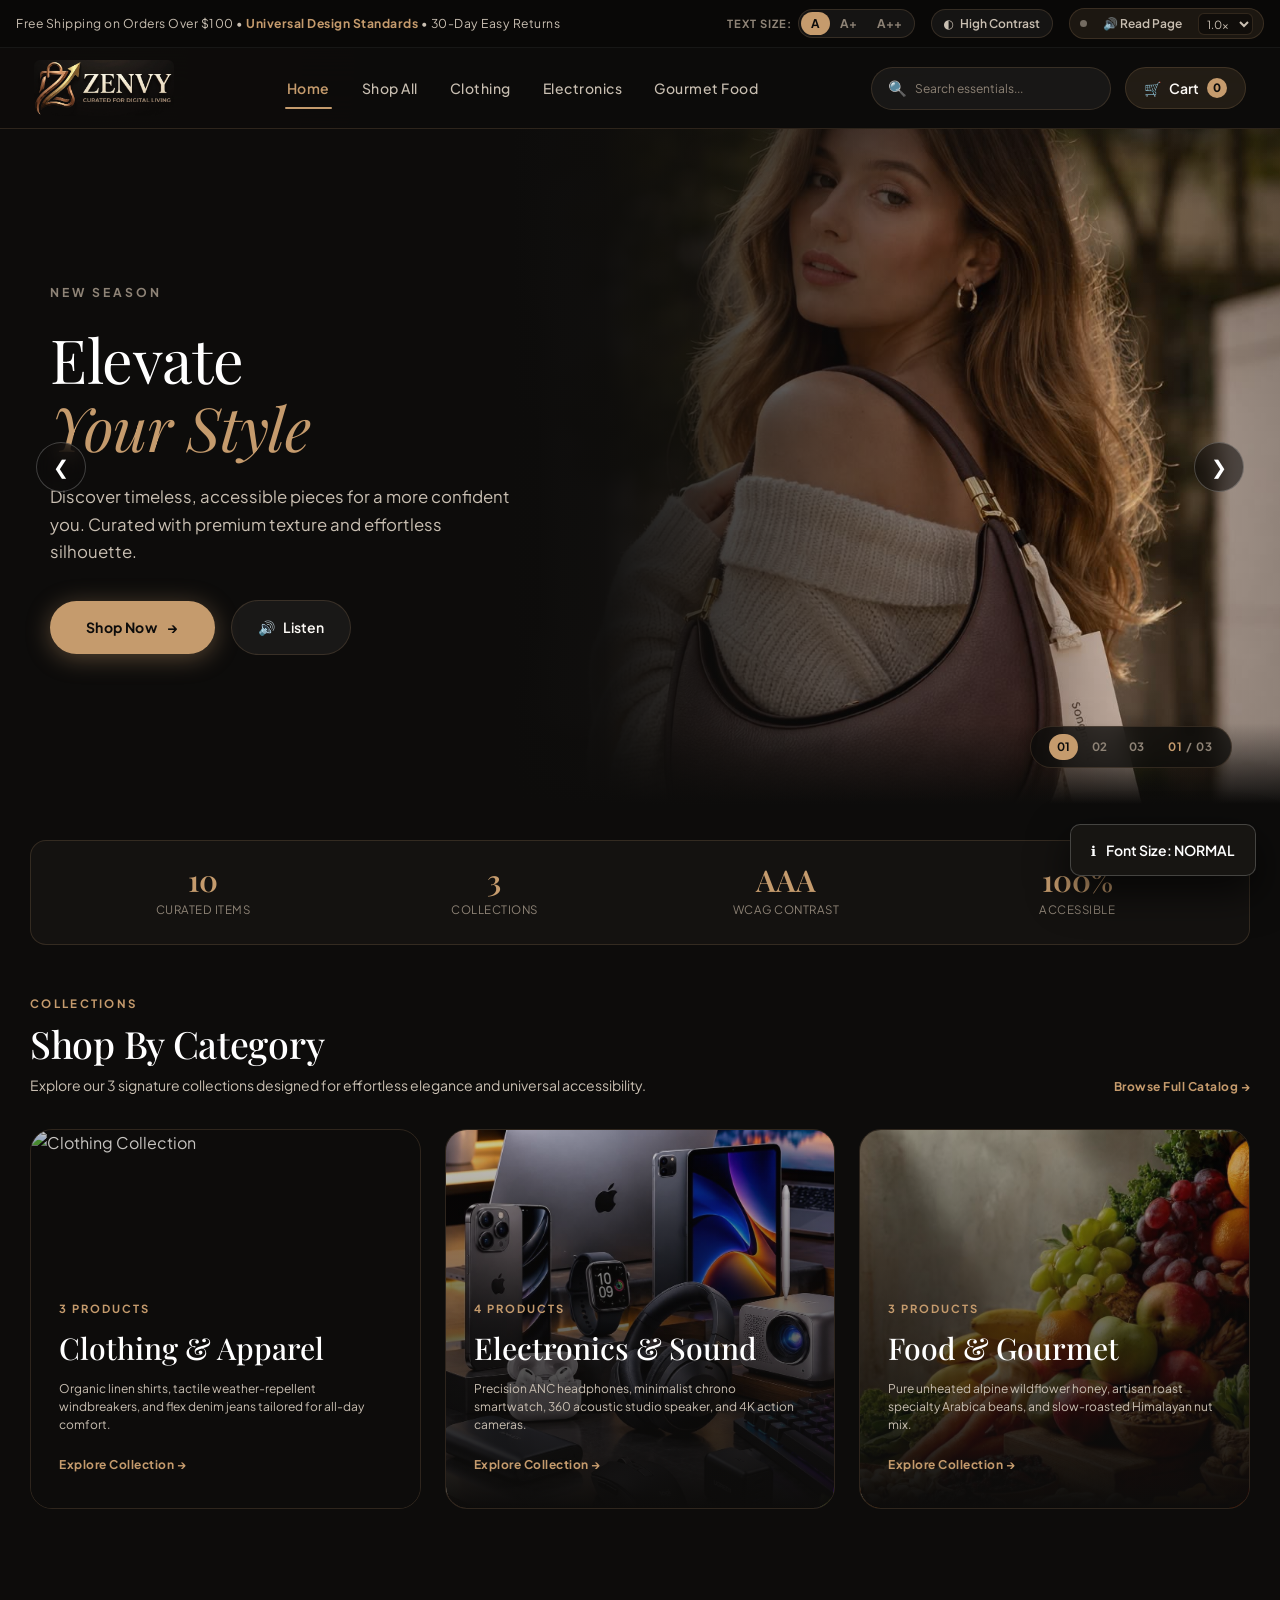
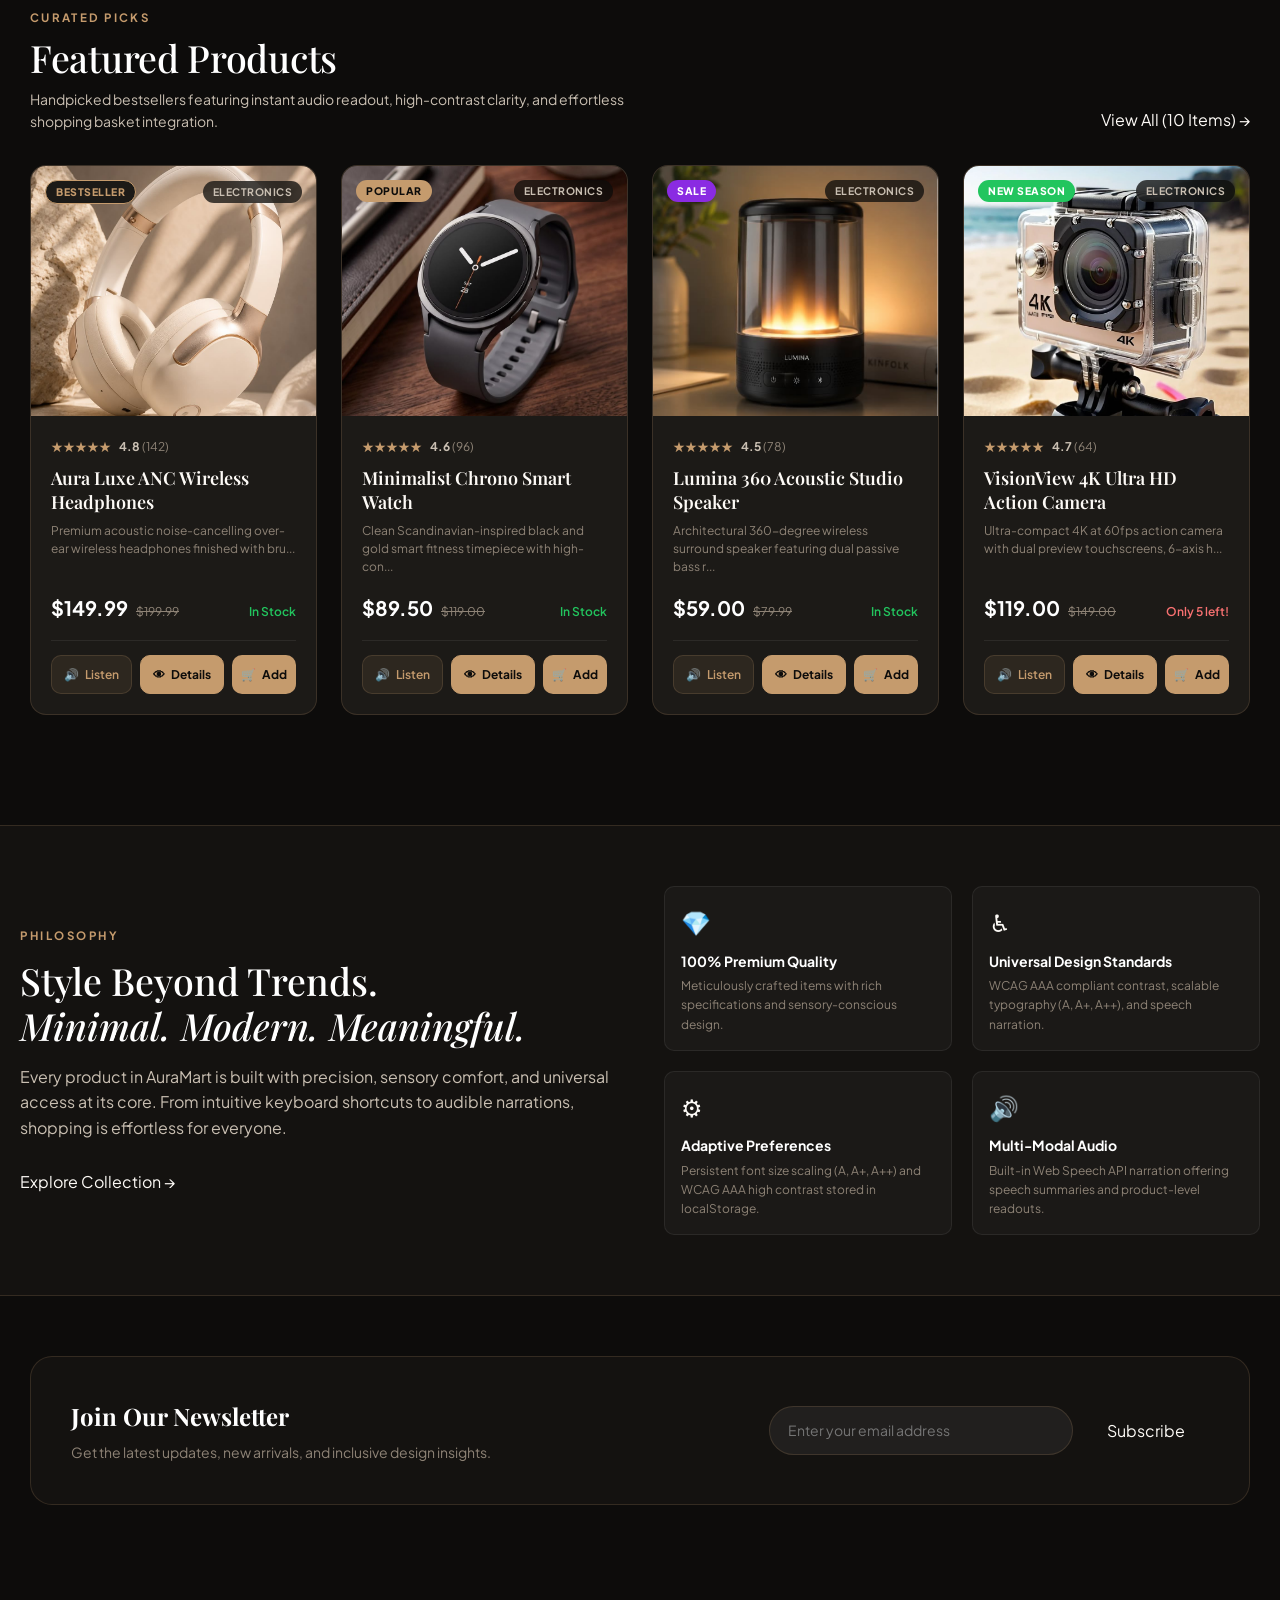
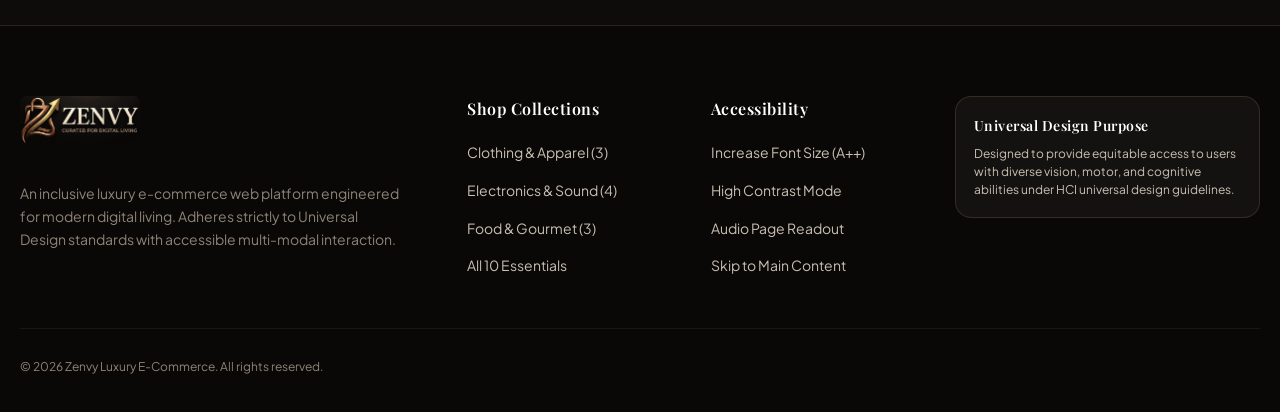
==== commit 48f366ad: "feat(cart): add shopping cart page with checkout and localStorage persistence" ====
--- a/index.html
+++ b/index.html
@@ -112,11 +112,12 @@
         <a 
           href="cart.html" 
           class="btn-cart-trigger" 
-          aria-label="Shopping Cart (Member 02 Feature)"
-          title="Shopping Cart (Member 02 Feature)"
+          aria-label="Shopping Cart"
+          title="Shopping Cart"
         >
           <span aria-hidden="true">🛒</span>
           <span class="btn-text">Cart</span>
+          <span class="cart-count-badge" id="cartBadgeCount">0</span>
         </a>
 
         <button 
@@ -550,6 +551,7 @@
 
   <!-- Scripts -->
   <script src="js/products.js"></script>
+  <script src="js/cart.js"></script>
   <script src="js/search.js"></script>
   <script src="js/accessibility.js"></script>
   <script>
--- a/css/style.css
+++ b/css/style.css
@@ -212,8 +212,7 @@
   min-height: 100vh;
 }
 
-body.modal-open,
-body.cart-drawer-open {
+body.modal-open {
   overflow: hidden;
 }
 
@@ -1540,11 +1539,11 @@
 .stock-ok { color: #22c55e; }
 .stock-low { color: #f87171; }
 
-/* Product Card Actions (Member 01 Deliverables: Listen & Details) */
+/* Product Card Actions (Member 01 & 02: Listen, Details & Add to Cart) */
 .product-card-actions {
   display: grid;
-  grid-template-columns: 1fr 1fr;
-  gap: 10px;
+  grid-template-columns: auto 1fr 1fr;
+  gap: 8px;
   padding-top: 14px;
   border-top: 1px solid var(--border-subtle);
 }
@@ -2136,259 +2135,7 @@
   color: #ffffff;
 }
 
-/* ==========================================================================
-   MINI-CART DRAWER
-   ========================================================================== */
-.cart-drawer-backdrop {
-  position: fixed;
-  inset: 0;
-  background: rgba(0, 0, 0, 0.7);
-  backdrop-filter: blur(4px);
-  z-index: 1200;
-  opacity: 0;
-  pointer-events: none;
-  transition: opacity var(--trans-base);
-}
-
-.cart-drawer {
-  position: fixed;
-  top: 0;
-  right: 0;
-  bottom: 0;
-  width: 100%;
-  max-width: 420px;
-  background: #141210;
-  border-left: 1px solid var(--border-color);
-  box-shadow: var(--shadow-lg);
-  z-index: 1300;
-  transform: translateX(100%);
-  transition: transform var(--trans-base);
-  display: flex;
-  flex-direction: column;
-}
-
-.cart-drawer.is-open {
-  transform: translateX(0);
-}
-
-body.cart-drawer-open .cart-drawer-backdrop {
-  opacity: 1;
-  pointer-events: auto;
-}
-
-.cart-drawer-header {
-  padding: 22px;
-  border-bottom: 1px solid var(--border-color);
-  display: flex;
-  align-items: center;
-  justify-content: space-between;
-}
-
-.cart-drawer-title-wrap {
-  display: flex;
-  align-items: center;
-  gap: 10px;
-}
-
-.cart-drawer-title {
-  font-family: var(--font-serif);
-  font-size: var(--fs-lg);
-  font-weight: 600;
-  color: #ffffff;
-}
-
-.cart-drawer-count {
-  font-size: var(--fs-xs);
-  color: var(--text-muted);
-}
-
-.btn-close-drawer {
-  width: 32px;
-  height: 32px;
-  border-radius: 50%;
-  background: rgba(255, 255, 255, 0.08);
-  color: #ffffff;
-  display: flex;
-  align-items: center;
-  justify-content: center;
-  font-size: 1rem;
-}
-
-.cart-drawer-items {
-  flex: 1;
-  overflow-y: auto;
-  padding: 20px;
-  display: flex;
-  flex-direction: column;
-  gap: 16px;
-}
-
-.cart-drawer-item {
-  display: flex;
-  align-items: center;
-  gap: 14px;
-  background: #1b1916;
-  border: 1px solid var(--border-subtle);
-  border-radius: var(--radius-lg);
-  padding: 14px;
-  position: relative;
-}
-
-.cart-item-img-wrap {
-  width: 60px;
-  height: 60px;
-  border-radius: var(--radius-md);
-  overflow: hidden;
-  background: var(--bg-prod-img);
-  flex-shrink: 0;
-}
-
-.cart-item-img-wrap img {
-  width: 100%;
-  height: 100%;
-  object-fit: cover;
-}
-
-.cart-item-info {
-  flex: 1;
-  min-width: 0;
-}
-
-.cart-item-title {
-  font-family: var(--font-serif);
-  font-size: var(--fs-sm);
-  font-weight: 600;
-  color: #ffffff;
-  white-space: nowrap;
-  overflow: hidden;
-  text-overflow: ellipsis;
-}
-
-.cart-item-category {
-  font-size: 0.65rem;
-  color: var(--primary);
-  text-transform: uppercase;
-  letter-spacing: 0.5px;
-}
-
-.cart-item-price {
-  font-size: var(--fs-xs);
-  color: var(--text-secondary);
-  margin-top: 2px;
-}
-
-.cart-item-controls {
-  display: flex;
-  align-items: center;
-  justify-content: space-between;
-  margin-top: 8px;
-}
-
-.cart-qty-buttons {
-  display: inline-flex;
-  align-items: center;
-  background: rgba(255, 255, 255, 0.08);
-  border-radius: var(--radius-sm);
-}
-
-.cart-qty-buttons button {
-  padding: 2px 8px;
-  color: var(--text-main);
-  font-weight: bold;
-}
-
-.cart-qty-val {
-  padding: 0 6px;
-  font-size: var(--fs-xs);
-  font-weight: bold;
-}
-
-.cart-item-total {
-  font-size: var(--fs-sm);
-  color: var(--primary);
-  font-weight: 700;
-}
-
-.btn-remove-item {
-  position: absolute;
-  top: 8px;
-  right: 8px;
-  color: var(--text-muted);
-  font-size: 0.8rem;
-  padding: 4px;
-}
-
-.btn-remove-item:hover {
-  color: #ef4444;
-}
-
-.empty-cart-state {
-  text-align: center;
-  padding: 50px 20px;
-}
-
-.empty-cart-icon {
-  font-size: 3rem;
-  margin-bottom: 12px;
-  opacity: 0.6;
-}
-
-.empty-cart-state h3 {
-  font-family: var(--font-serif);
-  font-size: var(--fs-lg);
-  margin-bottom: 6px;
-}
-
-.empty-cart-state p {
-  font-size: var(--fs-sm);
-  color: var(--text-muted);
-  margin-bottom: 24px;
-}
-
-.cart-drawer-footer {
-  padding: 20px;
-  border-top: 1px solid var(--border-color);
-  background: #0f0e0c;
-}
-
-.cart-subtotal-row {
-  display: flex;
-  align-items: center;
-  justify-content: space-between;
-  margin-bottom: 16px;
-}
-
-.subtotal-label {
-  font-size: var(--fs-sm);
-  color: var(--text-secondary);
-}
-
-.subtotal-amount {
-  font-family: var(--font-serif);
-  font-size: var(--fs-xl);
-  font-weight: 700;
-  color: var(--primary);
-}
-
-.btn-checkout {
-  width: 100%;
-  background: var(--primary);
-  color: var(--text-inverse);
-  padding: 14px;
-  border-radius: var(--radius-full);
-  font-size: var(--fs-base);
-  font-weight: 700;
-  letter-spacing: 0.5px;
-  text-align: center;
-  box-shadow: 0 4px 16px var(--primary-glow);
-  transition: all var(--trans-fast);
-}
-
-.btn-checkout:hover {
-  background: var(--primary-hover);
-  transform: translateY(-2px);
-  box-shadow: 0 6px 20px var(--primary-glow);
-}
+
 
 /* ==========================================================================
    TOAST NOTIFICATIONS
@@ -2632,10 +2379,1764 @@
   }
 
   .product-card-actions {
+    grid-template-columns: auto 1fr 1fr;
+  }
+}
+
+/* ==========================================================================
+   SHOPPING CART PAGE & MEMBER 02 ORDER SYSTEM
+   ========================================================================== */
+
+/* Cart Page Section */
+.cart-page-section {
+  max-width: var(--container-max);
+  margin: 0 auto;
+  padding: 30px 20px 80px;
+}
+
+.cart-page-header-row {
+  display: flex;
+  align-items: flex-end;
+  justify-content: space-between;
+  margin-bottom: 24px;
+  flex-wrap: wrap;
+  gap: 16px;
+  padding-bottom: 20px;
+  border-bottom: 1px solid var(--border-subtle);
+}
+
+.cart-header-title-wrap {
+  display: flex;
+  align-items: center;
+  gap: 14px;
+  flex-wrap: wrap;
+}
+
+.cart-page-title {
+  font-family: var(--font-serif);
+  font-size: var(--fs-3xl);
+  font-weight: 500;
+  color: #ffffff;
+  letter-spacing: -0.5px;
+  line-height: 1.15;
+}
+
+.cart-count-pill {
+  background: rgba(197, 155, 109, 0.16);
+  border: 1px solid var(--border-color);
+  color: var(--primary);
+  font-size: var(--fs-xs);
+  font-weight: 700;
+  padding: 4px 12px;
+  border-radius: var(--radius-full);
+}
+
+.cart-header-actions {
+  display: flex;
+  align-items: center;
+  gap: 12px;
+}
+
+.btn-header-ghost {
+  display: inline-flex;
+  align-items: center;
+  gap: 6px;
+  background: rgba(255, 255, 255, 0.05);
+  border: 1px solid var(--border-color);
+  color: var(--text-secondary);
+  padding: 8px 16px;
+  border-radius: var(--radius-full);
+  font-size: var(--fs-xs);
+  font-weight: 600;
+  transition: all var(--trans-fast);
+}
+
+.btn-header-ghost:hover {
+  background: rgba(197, 155, 109, 0.18);
+  color: #ffffff;
+  border-color: var(--primary);
+}
+
+/* Free Shipping Meter Box */
+.free-shipping-box {
+  background: linear-gradient(135deg, rgba(28, 26, 23, 0.95), rgba(20, 18, 16, 0.95));
+  border: 1px solid var(--border-color);
+  border-radius: var(--radius-lg);
+  padding: 16px 22px;
+  margin-bottom: 30px;
+  box-shadow: var(--shadow-sm);
+  transition: all var(--trans-base);
+}
+
+.free-shipping-box.is-unlocked {
+  border-color: rgba(34, 197, 94, 0.5);
+  background: linear-gradient(135deg, rgba(20, 36, 24, 0.95), rgba(28, 26, 23, 0.95));
+}
+
+.shipping-meter-text {
+  display: flex;
+  align-items: center;
+  gap: 10px;
+  font-size: var(--fs-sm);
+  color: var(--text-main);
+  margin-bottom: 10px;
+}
+
+.shipping-meter-icon {
+  font-size: 1.25rem;
+  color: var(--primary);
+}
+
+.free-shipping-box.is-unlocked .shipping-meter-icon {
+  color: #22c55e;
+}
+
+.progress-bar-track {
+  width: 100%;
+  height: 8px;
+  background: rgba(255, 255, 255, 0.08);
+  border-radius: var(--radius-full);
+  overflow: hidden;
+}
+
+.progress-bar-fill {
+  height: 100%;
+  background: linear-gradient(90deg, var(--primary) 0%, #e6ccb2 100%);
+  border-radius: var(--radius-full);
+  transition: width 0.5s ease-in-out;
+}
+
+.progress-bar-fill.unlocked {
+  background: linear-gradient(90deg, #22c55e 0%, #4ade80 100%);
+}
+
+/* Cart Empty State */
+.cart-empty-state {
+  background: var(--bg-card);
+  border: 1px solid var(--border-color);
+  border-radius: var(--radius-xl);
+  padding: 80px 24px;
+  text-align: center;
+  max-width: 720px;
+  margin: 30px auto;
+  box-shadow: var(--shadow-md);
+}
+
+.empty-cart-icon-wrap {
+  width: 90px;
+  height: 90px;
+  border-radius: 50%;
+  background: rgba(197, 155, 109, 0.12);
+  border: 1px solid var(--border-color);
+  display: inline-flex;
+  align-items: center;
+  justify-content: center;
+  margin-bottom: 24px;
+}
+
+.empty-bag-icon {
+  font-size: 2.5rem;
+}
+
+.empty-cart-title {
+  font-family: var(--font-serif);
+  font-size: var(--fs-2xl);
+  font-weight: 500;
+  color: #ffffff;
+  margin-bottom: 12px;
+}
+
+.empty-cart-desc {
+  font-size: var(--fs-base);
+  color: var(--text-secondary);
+  max-width: 480px;
+  margin: 0 auto 32px;
+  line-height: 1.6;
+}
+
+.empty-cart-actions {
+  display: flex;
+  align-items: center;
+  justify-content: center;
+  gap: 14px;
+  flex-wrap: wrap;
+}
+
+.btn-primary-luxury {
+  display: inline-flex;
+  align-items: center;
+  justify-content: center;
+  gap: 8px;
+  background: var(--primary);
+  color: var(--text-inverse);
+  padding: 14px 32px;
+  border-radius: var(--radius-full);
+  font-size: var(--fs-sm);
+  font-weight: 700;
+  text-decoration: none;
+  transition: all var(--trans-fast);
+  box-shadow: 0 4px 18px var(--primary-glow);
+}
+
+.btn-primary-luxury:hover {
+  background: var(--primary-hover);
+  color: var(--text-inverse);
+  transform: translateY(-2px);
+  box-shadow: 0 6px 24px var(--primary-glow);
+}
+
+.btn-secondary-demo {
+  display: inline-flex;
+  align-items: center;
+  justify-content: center;
+  gap: 8px;
+  background: rgba(197, 155, 109, 0.12);
+  border: 1px solid var(--border-color);
+  color: var(--primary);
+  padding: 13px 24px;
+  border-radius: var(--radius-full);
+  font-size: var(--fs-sm);
+  font-weight: 600;
+  transition: all var(--trans-fast);
+}
+
+.btn-secondary-demo:hover {
+  background: rgba(197, 155, 109, 0.24);
+  color: #ffffff;
+  border-color: var(--primary);
+}
+
+.btn-history-secondary {
+  display: inline-flex;
+  align-items: center;
+  justify-content: center;
+  gap: 8px;
+  background: rgba(255, 255, 255, 0.05);
+  border: 1px solid var(--border-subtle);
+  color: var(--text-secondary);
+  padding: 13px 20px;
+  border-radius: var(--radius-full);
+  font-size: var(--fs-sm);
+  font-weight: 600;
+  transition: all var(--trans-fast);
+}
+
+.btn-history-secondary:hover {
+  background: rgba(255, 255, 255, 0.1);
+  color: #ffffff;
+}
+
+/* Cart Main Layout Grid */
+.cart-layout-grid {
+  display: grid;
+  grid-template-columns: 1fr 400px;
+  gap: 36px;
+  align-items: start;
+}
+
+/* Cart Items Card & Table */
+.cart-table-card {
+  background: var(--bg-card);
+  border: 1px solid var(--border-color);
+  border-radius: var(--radius-lg);
+  overflow: hidden;
+  box-shadow: var(--shadow-sm);
+}
+
+.cart-table-header {
+  display: grid;
+  grid-template-columns: 3.2fr 1.2fr 1.4fr 1.2fr 0.6fr;
+  padding: 16px 24px;
+  background: rgba(0, 0, 0, 0.35);
+  border-bottom: 1px solid var(--border-subtle);
+  font-size: 0.72rem;
+  font-weight: 700;
+  text-transform: uppercase;
+  letter-spacing: 0.12em;
+  color: var(--text-muted);
+}
+
+.cart-items-list {
+  display: flex;
+  flex-direction: column;
+}
+
+.cart-item-row {
+  display: grid;
+  grid-template-columns: 3.2fr 1.2fr 1.4fr 1.2fr 0.6fr;
+  align-items: center;
+  padding: 22px 24px;
+  border-bottom: 1px solid rgba(255, 255, 255, 0.05);
+  transition: background var(--trans-fast);
+}
+
+.cart-item-row:hover {
+  background: rgba(255, 255, 255, 0.02);
+}
+
+.cart-col-product {
+  display: flex;
+  align-items: center;
+  gap: 18px;
+}
+
+.cart-thumb-box {
+  width: 76px;
+  height: 76px;
+  background: var(--bg-prod-img);
+  border-radius: var(--radius-md);
+  overflow: hidden;
+  flex-shrink: 0;
+  display: flex;
+  align-items: center;
+  justify-content: center;
+  cursor: pointer;
+  border: 1px solid rgba(0, 0, 0, 0.1);
+  transition: transform var(--trans-fast);
+}
+
+.cart-thumb-box:hover {
+  transform: scale(1.04);
+}
+
+.cart-thumb-img {
+  width: 100%;
+  height: 100%;
+  object-fit: contain;
+  padding: 4px;
+}
+
+.cart-thumb-svg {
+  width: 48px;
+  height: 48px;
+  display: flex;
+  align-items: center;
+  justify-content: center;
+}
+
+.cart-item-info {
+  min-width: 0;
+}
+
+.cart-item-cat {
+  font-size: 0.70rem;
+  font-weight: 700;
+  text-transform: uppercase;
+  letter-spacing: 0.08em;
+  color: var(--primary);
+  display: block;
+  margin-bottom: 4px;
+}
+
+.cart-item-title {
+  font-size: var(--fs-sm);
+  font-weight: 600;
+  color: var(--text-main);
+  line-height: 1.35;
+  margin-bottom: 6px;
+}
+
+.cart-item-title a:hover {
+  color: var(--primary);
+}
+
+.cart-item-stock {
+  font-size: 0.72rem;
+  font-weight: 600;
+  display: inline-block;
+}
+
+.cart-item-stock.is-ok {
+  color: #22c55e;
+}
+
+.cart-item-stock.is-low {
+  color: #f87171;
+}
+
+.col-mobile-label {
+  display: none;
+}
+
+.unit-price-wrap {
+  display: flex;
+  flex-direction: column;
+}
+
+.item-unit-price {
+  font-size: var(--fs-sm);
+  font-weight: 700;
+  color: var(--text-main);
+}
+
+.item-orig-price {
+  font-size: 0.75rem;
+  color: var(--text-muted);
+  text-decoration: line-through;
+}
+
+/* Quantity Controller */
+.cart-qty-controller {
+  display: inline-flex;
+  align-items: center;
+  background: rgba(255, 255, 255, 0.06);
+  border: 1px solid var(--border-color);
+  border-radius: var(--radius-md);
+  overflow: hidden;
+}
+
+.btn-qty-step {
+  width: 32px;
+  height: 34px;
+  display: flex;
+  align-items: center;
+  justify-content: center;
+  color: var(--text-main);
+  font-size: 1rem;
+  font-weight: 700;
+  transition: all var(--trans-fast);
+}
+
+.btn-qty-step:hover:not(:disabled) {
+  background: rgba(197, 155, 109, 0.25);
+  color: var(--primary);
+}
+
+.btn-qty-step:disabled {
+  opacity: 0.35;
+  cursor: not-allowed;
+}
+
+.cart-qty-input {
+  width: 40px;
+  height: 34px;
+  text-align: center;
+  background: transparent;
+  border: none;
+  font-size: var(--fs-xs);
+  font-weight: 700;
+  color: #ffffff;
+  outline: none;
+  -moz-appearance: textfield;
+}
+
+.cart-qty-input::-webkit-outer-spin-button,
+.cart-qty-input::-webkit-inner-spin-button {
+  -webkit-appearance: none;
+  margin: 0;
+}
+
+.item-line-total {
+  font-size: var(--fs-base);
+  font-weight: 700;
+  color: var(--primary);
+}
+
+.btn-remove-item {
+  color: var(--text-muted);
+  font-size: 0.85rem;
+  padding: 8px 10px;
+  border-radius: var(--radius-sm);
+  display: inline-flex;
+  align-items: center;
+  gap: 4px;
+  transition: all var(--trans-fast);
+}
+
+.btn-remove-item:hover {
+  color: #f87171;
+  background: rgba(248, 113, 113, 0.12);
+}
+
+.cart-items-footer-row {
+  display: flex;
+  align-items: center;
+  justify-content: space-between;
+  padding: 18px 24px;
+  background: rgba(0, 0, 0, 0.2);
+  border-top: 1px solid var(--border-subtle);
+  flex-wrap: wrap;
+  gap: 12px;
+}
+
+.btn-continue-shopping {
+  font-size: var(--fs-xs);
+  font-weight: 600;
+  color: var(--primary);
+  display: inline-flex;
+  align-items: center;
+  gap: 6px;
+  transition: color var(--trans-fast);
+}
+
+.btn-continue-shopping:hover {
+  color: #ffffff;
+  text-decoration: underline;
+}
+
+.btn-clear-cart {
+  font-size: var(--fs-xs);
+  font-weight: 600;
+  color: var(--text-muted);
+  display: inline-flex;
+  align-items: center;
+  gap: 6px;
+  padding: 6px 12px;
+  border-radius: var(--radius-sm);
+  transition: all var(--trans-fast);
+}
+
+.btn-clear-cart:hover {
+  color: #f87171;
+  background: rgba(248, 113, 113, 0.1);
+}
+
+/* Recommendations Box */
+.cart-recommendations-box {
+  margin-top: 36px;
+  background: var(--bg-card);
+  border: 1px solid var(--border-color);
+  border-radius: var(--radius-lg);
+  padding: 24px;
+}
+
+.recs-header {
+  margin-bottom: 18px;
+}
+
+.recs-tag {
+  font-size: 0.70rem;
+  font-weight: 700;
+  text-transform: uppercase;
+  letter-spacing: 0.15em;
+  color: var(--primary);
+  display: block;
+}
+
+.recs-title {
+  font-family: var(--font-serif);
+  font-size: var(--fs-lg);
+  font-weight: 500;
+  color: #ffffff;
+}
+
+.recs-grid {
+  display: grid;
+  grid-template-columns: repeat(3, 1fr);
+  gap: 16px;
+}
+
+.rec-mini-card {
+  display: flex;
+  align-items: center;
+  gap: 12px;
+  background: rgba(0, 0, 0, 0.25);
+  border: 1px solid var(--border-subtle);
+  border-radius: var(--radius-md);
+  padding: 10px 12px;
+}
+
+.rec-img {
+  width: 48px;
+  height: 48px;
+  object-fit: contain;
+  background: var(--bg-prod-img);
+  border-radius: var(--radius-sm);
+  padding: 2px;
+  flex-shrink: 0;
+}
+
+.rec-info {
+  flex: 1;
+  min-width: 0;
+}
+
+.rec-name {
+  font-size: var(--fs-xs);
+  font-weight: 600;
+  color: var(--text-main);
+  white-space: nowrap;
+  overflow: hidden;
+  text-overflow: ellipsis;
+}
+
+.rec-price {
+  font-size: var(--fs-xs);
+  font-weight: 700;
+  color: var(--primary);
+  display: block;
+  margin-top: 2px;
+}
+
+.btn-rec-add {
+  background: rgba(197, 155, 109, 0.16);
+  border: 1px solid var(--border-color);
+  color: var(--primary);
+  font-size: 0.75rem;
+  font-weight: 700;
+  padding: 6px 10px;
+  border-radius: var(--radius-sm);
+  transition: all var(--trans-fast);
+  white-space: nowrap;
+}
+
+.btn-rec-add:hover {
+  background: var(--primary);
+  color: var(--text-inverse);
+}
+
+/* Order Summary Column */
+.cart-summary-card {
+  position: sticky;
+  top: 100px;
+  background: var(--bg-card);
+  border: 1px solid var(--border-color);
+  border-radius: var(--radius-xl);
+  padding: 28px;
+  box-shadow: var(--shadow-md);
+}
+
+.summary-heading {
+  font-family: var(--font-serif);
+  font-size: var(--fs-xl);
+  font-weight: 500;
+  color: #ffffff;
+  padding-bottom: 18px;
+  margin-bottom: 20px;
+  border-bottom: 1px solid var(--border-subtle);
+}
+
+.summary-line {
+  display: flex;
+  align-items: center;
+  justify-content: space-between;
+  margin-bottom: 14px;
+  font-size: var(--fs-sm);
+}
+
+.summary-label {
+  color: var(--text-secondary);
+}
+
+.summary-val {
+  font-weight: 600;
+  color: var(--text-main);
+}
+
+.discount-line .summary-label,
+.discount-line .summary-val {
+  color: #4ade80;
+}
+
+.summary-label-sub {
+  display: block;
+  font-size: var(--fs-xs);
+  font-weight: 700;
+  text-transform: uppercase;
+  letter-spacing: 0.08em;
+  color: var(--primary);
+  margin-bottom: 10px;
+}
+
+/* Promo Voucher Block */
+.summary-promo-block {
+  margin: 18px 0;
+  padding: 16px 0;
+  border-top: 1px solid var(--border-subtle);
+  border-bottom: 1px solid var(--border-subtle);
+}
+
+.promo-input-row {
+  display: flex;
+  gap: 8px;
+}
+
+.promo-text-input {
+  flex: 1;
+  background: rgba(255, 255, 255, 0.06);
+  border: 1px solid var(--border-color);
+  border-radius: var(--radius-md);
+  padding: 9px 14px;
+  font-size: var(--fs-xs);
+  color: #ffffff;
+  outline: none;
+  transition: all var(--trans-fast);
+}
+
+.promo-text-input:focus {
+  border-color: var(--primary);
+  background: rgba(255, 255, 255, 0.09);
+  box-shadow: 0 0 0 2px var(--primary-glow);
+}
+
+.btn-apply-promo {
+  background: rgba(197, 155, 109, 0.18);
+  border: 1px solid var(--border-color);
+  color: var(--primary);
+  padding: 9px 16px;
+  border-radius: var(--radius-md);
+  font-size: var(--fs-xs);
+  font-weight: 700;
+  transition: all var(--trans-fast);
+}
+
+.btn-apply-promo:hover {
+  background: var(--primary);
+  color: var(--text-inverse);
+}
+
+.promo-hints {
+  font-size: 0.72rem;
+  color: var(--text-muted);
+  margin-top: 6px;
+}
+
+.promo-quick-btn {
+  color: var(--primary);
+  font-weight: 700;
+  text-decoration: underline;
+  padding: 0 2px;
+}
+
+.applied-promo-tag {
+  display: flex;
+  align-items: center;
+  justify-content: space-between;
+  background: rgba(34, 197, 94, 0.12);
+  border: 1px solid rgba(34, 197, 94, 0.4);
+  border-radius: var(--radius-md);
+  padding: 10px 14px;
+}
+
+.promo-tag-left {
+  display: flex;
+  align-items: center;
+  gap: 8px;
+}
+
+.promo-check {
+  color: #22c55e;
+  font-weight: bold;
+}
+
+.promo-desc {
+  display: block;
+  font-size: 0.72rem;
+  color: #86efac;
+}
+
+.btn-remove-promo {
+  color: var(--text-muted);
+  font-size: 0.9rem;
+  padding: 4px;
+  border-radius: 50%;
+  transition: color var(--trans-fast);
+}
+
+.btn-remove-promo:hover {
+  color: #f87171;
+}
+
+/* Shipping Speed Options */
+.summary-shipping-block {
+  margin-bottom: 18px;
+}
+
+.shipping-options-list {
+  display: flex;
+  flex-direction: column;
+  gap: 8px;
+}
+
+.shipping-option-card {
+  display: flex;
+  align-items: flex-start;
+  gap: 10px;
+  padding: 10px 12px;
+  background: rgba(255, 255, 255, 0.03);
+  border: 1px solid var(--border-subtle);
+  border-radius: var(--radius-md);
+  cursor: pointer;
+  transition: all var(--trans-fast);
+}
+
+.shipping-option-card:hover {
+  background: rgba(197, 155, 109, 0.08);
+  border-color: var(--border-color);
+}
+
+.shipping-option-card.is-selected {
+  background: rgba(197, 155, 109, 0.15);
+  border-color: var(--primary);
+}
+
+.shipping-option-card input[type="radio"] {
+  margin-top: 3px;
+  accent-color: var(--primary);
+}
+
+.shipping-info {
+  flex: 1;
+}
+
+.shipping-name-row {
+  display: flex;
+  align-items: center;
+  justify-content: space-between;
+  margin-bottom: 2px;
+}
+
+.shipping-title {
+  font-size: var(--fs-xs);
+  color: var(--text-main);
+}
+
+.shipping-price-pill {
+  font-size: var(--fs-xs);
+  font-weight: 700;
+  color: var(--primary);
+}
+
+.shipping-price-pill.is-free {
+  color: #4ade80;
+}
+
+.shipping-est {
+  font-size: 0.70rem;
+  color: var(--text-muted);
+  display: block;
+}
+
+/* Grand Total Row */
+.summary-divider {
+  height: 1px;
+  background: var(--border-color);
+  margin: 18px 0;
+}
+
+.summary-total-line {
+  display: flex;
+  align-items: baseline;
+  justify-content: space-between;
+  margin-bottom: 24px;
+}
+
+.summary-total-label {
+  font-family: var(--font-serif);
+  font-size: var(--fs-lg);
+  font-weight: 600;
+  color: #ffffff;
+  display: block;
+}
+
+.summary-tax-note {
+  font-size: 0.72rem;
+  color: var(--text-muted);
+  display: block;
+}
+
+.summary-total-val {
+  font-family: var(--font-serif);
+  font-size: var(--fs-2xl);
+  font-weight: 700;
+  color: var(--primary);
+}
+
+/* Primary Checkout Button */
+.btn-checkout {
+  width: 100%;
+  background: linear-gradient(135deg, var(--primary) 0%, #b38859 100%);
+  color: var(--text-inverse);
+  padding: 16px 24px;
+  border-radius: var(--radius-full);
+  font-size: var(--fs-base);
+  font-weight: 800;
+  letter-spacing: 0.4px;
+  display: flex;
+  align-items: center;
+  justify-content: center;
+  gap: 10px;
+  box-shadow: 0 6px 20px var(--primary-glow);
+  transition: all var(--trans-fast);
+}
+
+.btn-checkout:hover {
+  background: linear-gradient(135deg, #d4af37 0%, var(--primary) 100%);
+  transform: translateY(-2px);
+  box-shadow: 0 10px 28px var(--primary-glow);
+}
+
+.checkout-arrow {
+  transition: transform var(--trans-fast);
+}
+
+.btn-checkout:hover .checkout-arrow {
+  transform: translateX(4px);
+}
+
+/* Audio Breakdown Control */
+.btn-audio-breakdown {
+  width: 100%;
+  margin-top: 12px;
+  background: rgba(197, 155, 109, 0.10);
+  border: 1px solid var(--border-color);
+  color: var(--primary);
+  padding: 11px 18px;
+  border-radius: var(--radius-full);
+  font-size: var(--fs-xs);
+  font-weight: 600;
+  display: flex;
+  align-items: center;
+  justify-content: center;
+  gap: 8px;
+  transition: all var(--trans-fast);
+}
+
+.btn-audio-breakdown:hover {
+  background: rgba(197, 155, 109, 0.22);
+  color: #ffffff;
+}
+
+/* Trust Badges Strip */
+.summary-trust-strip {
+  margin-top: 24px;
+  padding-top: 20px;
+  border-top: 1px solid var(--border-subtle);
+  display: flex;
+  flex-direction: column;
+  gap: 12px;
+}
+
+.trust-badge-item {
+  display: flex;
+  align-items: center;
+  gap: 10px;
+}
+
+.trust-icon {
+  font-size: 1.1rem;
+  color: var(--primary);
+}
+
+.trust-text {
+  display: flex;
+  flex-direction: column;
+  font-size: 0.72rem;
+  line-height: 1.35;
+}
+
+.trust-text strong {
+  color: var(--text-main);
+}
+
+.trust-text span {
+  color: var(--text-muted);
+}
+
+.summary-history-link-wrap {
+  margin-top: 16px;
+  text-align: center;
+}
+
+.btn-view-history {
+  font-size: var(--fs-xs);
+  font-weight: 600;
+  color: var(--text-secondary);
+  transition: color var(--trans-fast);
+}
+
+.btn-view-history:hover {
+  color: var(--primary);
+  text-decoration: underline;
+}
+
+/* Micro-animations */
+.btn-added-pulse {
+  animation: addedPulse 0.5s ease-in-out;
+}
+
+@keyframes addedPulse {
+  0% { transform: scale(1); }
+  50% { transform: scale(1.08); background: var(--primary-hover); }
+  100% { transform: scale(1); }
+}
+
+/* ==========================================================================
+   CHECKOUT MODAL
+   ========================================================================== */
+
+.checkout-modal-backdrop {
+  position: fixed;
+  inset: 0;
+  background: rgba(0, 0, 0, 0.85);
+  backdrop-filter: blur(8px);
+  z-index: 1000;
+  display: none;
+  align-items: center;
+  justify-content: center;
+  padding: 20px;
+  overflow-y: auto;
+}
+
+.checkout-modal-backdrop.is-open {
+  display: flex;
+}
+
+.checkout-modal-dialog {
+  background: #161412;
+  border: 1px solid var(--border-color);
+  border-radius: var(--radius-xl);
+  max-width: 900px;
+  width: 100%;
+  max-height: 90vh;
+  overflow-y: auto;
+  padding: 32px;
+  box-shadow: var(--shadow-lg);
+  position: relative;
+}
+
+.checkout-header-row {
+  display: flex;
+  align-items: center;
+  justify-content: space-between;
+  margin-bottom: 24px;
+  padding-bottom: 16px;
+  border-bottom: 1px solid var(--border-subtle);
+}
+
+.checkout-header-title {
+  font-family: var(--font-serif);
+  font-size: var(--fs-2xl);
+  font-weight: 500;
+  color: #ffffff;
+}
+
+.checkout-form-grid {
+  display: grid;
+  grid-template-columns: 1.4fr 1fr;
+  gap: 32px;
+}
+
+.checkout-section-box {
+  margin-bottom: 22px;
+}
+
+.checkout-sec-title {
+  font-size: var(--fs-sm);
+  font-weight: 700;
+  color: var(--primary);
+  text-transform: uppercase;
+  letter-spacing: 0.1em;
+  margin-bottom: 14px;
+  display: flex;
+  align-items: center;
+  justify-content: space-between;
+}
+
+.btn-autofill-test {
+  font-size: 0.72rem;
+  background: rgba(197, 155, 109, 0.16);
+  border: 1px solid var(--border-color);
+  color: var(--primary);
+  padding: 3px 8px;
+  border-radius: var(--radius-sm);
+  font-weight: 600;
+  transition: all var(--trans-fast);
+}
+
+.btn-autofill-test:hover {
+  background: var(--primary);
+  color: var(--text-inverse);
+}
+
+.form-group {
+  margin-bottom: 14px;
+}
+
+.form-row-2 {
+  display: grid;
+  grid-template-columns: 1fr 1fr;
+  gap: 12px;
+}
+
+.form-label {
+  display: block;
+  font-size: var(--fs-xs);
+  font-weight: 600;
+  color: var(--text-secondary);
+  margin-bottom: 6px;
+}
+
+.form-input {
+  width: 100%;
+  background: rgba(255, 255, 255, 0.05);
+  border: 1px solid var(--border-color);
+  border-radius: var(--radius-md);
+  padding: 10px 14px;
+  font-size: var(--fs-sm);
+  color: #ffffff;
+  outline: none;
+  transition: all var(--trans-fast);
+}
+
+.form-input:focus {
+  border-color: var(--primary);
+  background: rgba(255, 255, 255, 0.08);
+  box-shadow: 0 0 0 2px var(--primary-glow);
+}
+
+.payment-radio-group {
+  display: flex;
+  flex-direction: column;
+  gap: 10px;
+}
+
+.payment-radio-card {
+  display: flex;
+  align-items: center;
+  gap: 12px;
+  padding: 12px 16px;
+  background: rgba(255, 255, 255, 0.03);
+  border: 1px solid var(--border-subtle);
+  border-radius: var(--radius-md);
+  cursor: pointer;
+  transition: all var(--trans-fast);
+}
+
+.payment-radio-card:hover {
+  border-color: var(--border-color);
+  background: rgba(197, 155, 109, 0.08);
+}
+
+.payment-radio-card input[type="radio"]:checked + .pay-card-label {
+  color: var(--primary);
+  font-weight: 700;
+}
+
+.pay-card-label {
+  display: flex;
+  align-items: center;
+  gap: 8px;
+  font-size: var(--fs-sm);
+  color: var(--text-main);
+}
+
+.checkout-summary-sidebar {
+  background: rgba(0, 0, 0, 0.35);
+  border: 1px solid var(--border-subtle);
+  border-radius: var(--radius-lg);
+  padding: 22px;
+  display: flex;
+  flex-direction: column;
+  justify-content: space-between;
+}
+
+.checkout-items-preview-list {
+  max-height: 220px;
+  overflow-y: auto;
+  margin-bottom: 18px;
+  padding-right: 4px;
+}
+
+.checkout-mini-item {
+  display: flex;
+  align-items: center;
+  justify-content: space-between;
+  gap: 8px;
+  padding: 8px 0;
+  border-bottom: 1px solid rgba(255, 255, 255, 0.05);
+  font-size: var(--fs-xs);
+}
+
+.chk-qty {
+  color: var(--primary);
+  font-weight: 700;
+}
+
+.chk-title {
+  flex: 1;
+  color: var(--text-secondary);
+  white-space: nowrap;
+  overflow: hidden;
+  text-overflow: ellipsis;
+}
+
+.chk-price {
+  font-weight: 600;
+  color: var(--text-main);
+}
+
+.checkout-total-box {
+  margin-top: 14px;
+  padding-top: 14px;
+  border-top: 1px solid var(--border-color);
+  display: flex;
+  align-items: baseline;
+  justify-content: space-between;
+}
+
+.chk-total-label {
+  font-family: var(--font-serif);
+  font-size: var(--fs-base);
+  font-weight: 600;
+  color: #ffffff;
+}
+
+.chk-total-val {
+  font-family: var(--font-serif);
+  font-size: var(--fs-xl);
+  font-weight: 700;
+  color: var(--primary);
+}
+
+.btn-confirm-order {
+  width: 100%;
+  margin-top: 20px;
+  background: var(--primary);
+  color: var(--text-inverse);
+  padding: 15px;
+  border-radius: var(--radius-full);
+  font-size: var(--fs-sm);
+  font-weight: 800;
+  letter-spacing: 0.5px;
+  transition: all var(--trans-fast);
+  box-shadow: 0 4px 18px var(--primary-glow);
+}
+
+.btn-confirm-order:hover:not(:disabled) {
+  background: var(--primary-hover);
+  transform: translateY(-2px);
+}
+
+.btn-confirm-order:disabled {
+  opacity: 0.7;
+  cursor: wait;
+}
+
+/* ==========================================================================
+   ORDER CONFIRMATION & INVOICE RECEIPT
+   ========================================================================== */
+
+.order-success-card {
+  text-align: center;
+  padding: 10px 0;
+}
+
+.success-badge-animation {
+  width: 72px;
+  height: 72px;
+  border-radius: 50%;
+  background: #22c55e;
+  color: #ffffff;
+  font-size: 2.2rem;
+  font-weight: bold;
+  display: inline-flex;
+  align-items: center;
+  justify-content: center;
+  margin-bottom: 18px;
+  box-shadow: 0 0 28px rgba(34, 197, 94, 0.4);
+  animation: checkmarkPop 0.6s cubic-bezier(0.175, 0.885, 0.32, 1.275);
+}
+
+@keyframes checkmarkPop {
+  0% { transform: scale(0); opacity: 0; }
+  60% { transform: scale(1.15); opacity: 1; }
+  100% { transform: scale(1); }
+}
+
+.success-tag {
+  font-size: 0.72rem;
+  font-weight: 700;
+  text-transform: uppercase;
+  letter-spacing: 0.16em;
+  color: #22c55e;
+  display: block;
+  margin-bottom: 6px;
+}
+
+.success-title {
+  font-family: var(--font-serif);
+  font-size: var(--fs-3xl);
+  font-weight: 500;
+  color: #ffffff;
+  margin-bottom: 10px;
+}
+
+.success-subtitle {
+  font-size: var(--fs-sm);
+  color: var(--text-secondary);
+  max-width: 540px;
+  margin: 0 auto 28px;
+  line-height: 1.6;
+}
+
+.invoice-summary-box {
+  background: #11100e;
+  border: 1px solid var(--border-color);
+  border-radius: var(--radius-lg);
+  padding: 24px;
+  text-align: left;
+  margin-bottom: 24px;
+}
+
+.invoice-meta-row {
+  display: grid;
+  grid-template-columns: repeat(4, 1fr);
+  gap: 16px;
+  padding-bottom: 18px;
+  border-bottom: 1px solid var(--border-subtle);
+  margin-bottom: 18px;
+}
+
+.meta-label {
+  display: block;
+  font-size: 0.70rem;
+  text-transform: uppercase;
+  color: var(--text-muted);
+  letter-spacing: 0.05em;
+  margin-bottom: 4px;
+}
+
+.meta-val {
+  font-size: var(--fs-xs);
+  color: var(--text-main);
+  word-break: break-word;
+}
+
+.invoice-items-table {
+  margin-bottom: 18px;
+}
+
+.invoice-head-row {
+  display: grid;
+  grid-template-columns: 3fr 1fr 1fr 1fr;
+  font-size: 0.70rem;
+  text-transform: uppercase;
+  letter-spacing: 0.1em;
+  color: var(--text-muted);
+  padding-bottom: 8px;
+  border-bottom: 1px solid rgba(255, 255, 255, 0.06);
+}
+
+.invoice-item-row {
+  display: grid;
+  grid-template-columns: 3fr 1fr 1fr 1fr;
+  padding: 10px 0;
+  border-bottom: 1px solid rgba(255, 255, 255, 0.04);
+  font-size: var(--fs-xs);
+  color: var(--text-secondary);
+}
+
+.inv-name {
+  color: var(--text-main);
+  font-weight: 500;
+}
+
+.invoice-totals-breakdown {
+  border-top: 1px solid var(--border-subtle);
+  padding-top: 14px;
+  display: flex;
+  flex-direction: column;
+  gap: 6px;
+}
+
+.inv-breakdown-row {
+  display: flex;
+  justify-content: space-between;
+  font-size: var(--fs-xs);
+  color: var(--text-secondary);
+}
+
+.inv-breakdown-row.discount {
+  color: #4ade80;
+}
+
+.inv-breakdown-row.grand-total {
+  font-size: var(--fs-base);
+  margin-top: 6px;
+  padding-top: 8px;
+  border-top: 1px solid var(--border-color);
+  color: #ffffff;
+}
+
+.gold-amount {
+  color: var(--primary);
+  font-family: var(--font-serif);
+  font-size: var(--fs-xl);
+}
+
+.invoice-actions-row {
+  display: flex;
+  justify-content: center;
+  gap: 14px;
+  flex-wrap: wrap;
+}
+
+.btn-print-invoice {
+  background: rgba(197, 155, 109, 0.16);
+  border: 1px solid var(--border-color);
+  color: var(--primary);
+  padding: 12px 24px;
+  border-radius: var(--radius-full);
+  font-size: var(--fs-sm);
+  font-weight: 700;
+  transition: all var(--trans-fast);
+}
+
+.btn-print-invoice:hover {
+  background: var(--primary);
+  color: var(--text-inverse);
+}
+
+.btn-continue-store {
+  background: var(--primary);
+  color: var(--text-inverse);
+  padding: 12px 28px;
+  border-radius: var(--radius-full);
+  font-size: var(--fs-sm);
+  font-weight: 700;
+  transition: all var(--trans-fast);
+}
+
+.btn-continue-store:hover {
+  background: var(--primary-hover);
+}
+
+/* ==========================================================================
+   ORDER HISTORY MODAL
+   ========================================================================== */
+
+.orders-history-list {
+  display: flex;
+  flex-direction: column;
+  gap: 16px;
+}
+
+.past-order-card {
+  background: rgba(255, 255, 255, 0.03);
+  border: 1px solid var(--border-color);
+  border-radius: var(--radius-lg);
+  padding: 20px;
+}
+
+.past-order-header {
+  display: flex;
+  justify-content: space-between;
+  align-items: center;
+  padding-bottom: 12px;
+  border-bottom: 1px solid var(--border-subtle);
+  margin-bottom: 14px;
+}
+
+.past-order-id {
+  font-weight: 700;
+  color: var(--primary);
+  font-size: var(--fs-sm);
+  margin-right: 12px;
+}
+
+.past-order-date {
+  font-size: var(--fs-xs);
+  color: var(--text-muted);
+}
+
+.past-order-status-badge {
+  font-size: 0.70rem;
+  font-weight: 700;
+  padding: 3px 10px;
+  border-radius: var(--radius-full);
+  background: rgba(34, 197, 94, 0.15);
+  color: #4ade80;
+}
+
+.past-order-items-preview {
+  display: flex;
+  flex-wrap: wrap;
+  gap: 8px;
+  margin-bottom: 16px;
+}
+
+.past-item-pill {
+  background: rgba(0, 0, 0, 0.35);
+  border: 1px solid var(--border-subtle);
+  border-radius: var(--radius-sm);
+  padding: 4px 10px;
+  font-size: 0.75rem;
+  display: flex;
+  align-items: center;
+  gap: 6px;
+}
+
+.pill-qty {
+  color: var(--primary);
+  font-weight: 700;
+}
+
+.pill-name {
+  color: var(--text-main);
+}
+
+.pill-price {
+  color: var(--text-muted);
+}
+
+.past-order-footer {
+  display: flex;
+  justify-content: space-between;
+  align-items: center;
+  padding-top: 12px;
+  border-top: 1px solid rgba(255, 255, 255, 0.05);
+}
+
+.past-order-total {
+  font-size: var(--fs-sm);
+  color: var(--text-secondary);
+}
+
+.past-order-total strong {
+  color: var(--primary);
+  font-size: var(--fs-base);
+}
+
+.btn-reorder {
+  background: rgba(197, 155, 109, 0.16);
+  border: 1px solid var(--border-color);
+  color: var(--primary);
+  padding: 6px 14px;
+  border-radius: var(--radius-full);
+  font-size: var(--fs-xs);
+  font-weight: 700;
+  transition: all var(--trans-fast);
+}
+
+.btn-reorder:hover {
+  background: var(--primary);
+  color: var(--text-inverse);
+}
+
+.empty-orders-view {
+  text-align: center;
+  padding: 40px 20px;
+}
+
+.empty-orders-icon {
+  font-size: 3rem;
+  margin-bottom: 16px;
+  display: block;
+}
+
+.empty-orders-view h3 {
+  font-family: var(--font-serif);
+  font-size: var(--fs-xl);
+  color: #ffffff;
+  margin-bottom: 8px;
+}
+
+.empty-orders-view p {
+  color: var(--text-secondary);
+  font-size: var(--fs-sm);
+  margin-bottom: 24px;
+}
+
+/* ==========================================================================
+   HIGH CONTRAST MODE (WCAG AAA) OVERRIDES FOR CART
+   ========================================================================== */
+html.high-contrast .cart-table-card,
+html.high-contrast .cart-summary-card,
+html.high-contrast .cart-recommendations-box,
+html.high-contrast .free-shipping-box,
+html.high-contrast .cart-empty-state,
+html.high-contrast .checkout-modal-dialog,
+html.high-contrast .past-order-card {
+  background: #000000 !important;
+  border: 2px solid #ffea00 !important;
+  box-shadow: none !important;
+}
+
+html.high-contrast .cart-table-header {
+  background: #111111 !important;
+  border-bottom: 2px solid #ffea00 !important;
+  color: #ffffff !important;
+}
+
+html.high-contrast .cart-item-row {
+  border-bottom: 1px solid #ffea00 !important;
+}
+
+html.high-contrast .cart-qty-controller {
+  border: 2px solid #ffea00 !important;
+  background: #000000 !important;
+}
+
+html.high-contrast .btn-qty-step {
+  color: #ffea00 !important;
+}
+
+html.high-contrast .btn-qty-step:hover {
+  background: #ffea00 !important;
+  color: #000000 !important;
+}
+
+html.high-contrast .cart-qty-input {
+  color: #ffffff !important;
+}
+
+html.high-contrast .item-line-total,
+html.high-contrast .summary-total-val,
+html.high-contrast .gold-amount,
+html.high-contrast .cart-item-title a {
+  color: #ffea00 !important;
+}
+
+html.high-contrast .btn-checkout,
+html.high-contrast .btn-confirm-order,
+html.high-contrast .btn-primary-luxury {
+  background: #ffea00 !important;
+  color: #000000 !important;
+  border: 2px solid #ffffff !important;
+  font-weight: 800 !important;
+}
+
+html.high-contrast .btn-checkout:hover,
+html.high-contrast .btn-confirm-order:hover,
+html.high-contrast .btn-primary-luxury:hover {
+  background: #000000 !important;
+  color: #ffea00 !important;
+  border-color: #ffea00 !important;
+}
+
+html.high-contrast .btn-remove-item {
+  color: #00ffff !important;
+}
+
+html.high-contrast .form-input,
+html.high-contrast .promo-text-input {
+  background: #000000 !important;
+  border: 2px solid #ffffff !important;
+  color: #ffffff !important;
+}
+
+html.high-contrast .form-input:focus,
+html.high-contrast .promo-text-input:focus {
+  border-color: #00ffff !important;
+  outline: 2px solid #00ffff !important;
+}
+
+/* ==========================================================================
+   RESPONSIVE QUERIES FOR CART
+   ========================================================================== */
+@media (max-width: 1024px) {
+  .cart-layout-grid {
+    grid-template-columns: 1fr;
+  }
+
+  .cart-summary-card {
+    position: static;
+  }
+
+  .recs-grid {
     grid-template-columns: 1fr 1fr;
   }
 
-  .btn-add-cart {
-    grid-column: 1 / -1;
-  }
-}
+  .checkout-form-grid {
+    grid-template-columns: 1fr;
+  }
+}
+
+@media (max-width: 768px) {
+  .cart-table-header {
+    display: none;
+  }
+
+  .cart-item-row {
+    grid-template-columns: 1fr;
+    gap: 14px;
+    padding: 18px 16px;
+    position: relative;
+  }
+
+  .col-mobile-label {
+    display: inline-block;
+    font-size: var(--fs-xs);
+    font-weight: 600;
+    color: var(--text-muted);
+    min-width: 70px;
+  }
+
+  .cart-col-price,
+  .cart-col-qty,
+  .cart-col-total {
+    display: flex;
+    align-items: center;
+  }
+
+  .cart-col-remove {
+    position: absolute;
+    top: 16px;
+    right: 16px;
+  }
+
+  .cart-items-footer-row {
+    flex-direction: column;
+    align-items: stretch;
+    text-align: center;
+  }
+
+  .btn-continue-shopping,
+  .btn-clear-cart {
+    justify-content: center;
+  }
+
+  .recs-grid {
+    grid-template-columns: 1fr;
+  }
+
+  .invoice-meta-row {
+    grid-template-columns: 1fr 1fr;
+  }
+}
+
+/* ==========================================================================
+   PRINT INVOICE STYLES
+   ========================================================================== */
+@media print {
+  body * {
+    visibility: hidden;
+  }
+
+  #orderSuccessModal,
+  #orderSuccessModal * {
+    visibility: visible;
+  }
+
+  #orderSuccessModal {
+    position: absolute;
+    left: 0;
+    top: 0;
+    width: 100%;
+    background: #ffffff !important;
+    color: #000000 !important;
+    display: block !important;
+  }
+
+  .checkout-modal-dialog,
+  .invoice-summary-box {
+    background: #ffffff !important;
+    color: #000000 !important;
+    border: 1px solid #cccccc !important;
+    box-shadow: none !important;
+  }
+
+  .btn-print-invoice,
+  .btn-continue-store,
+  .btn-close-modal {
+    display: none !important;
+  }
+
+  .success-title,
+  .meta-val,
+  .inv-name,
+  .gold-amount {
+    color: #000000 !important;
+  }
+}
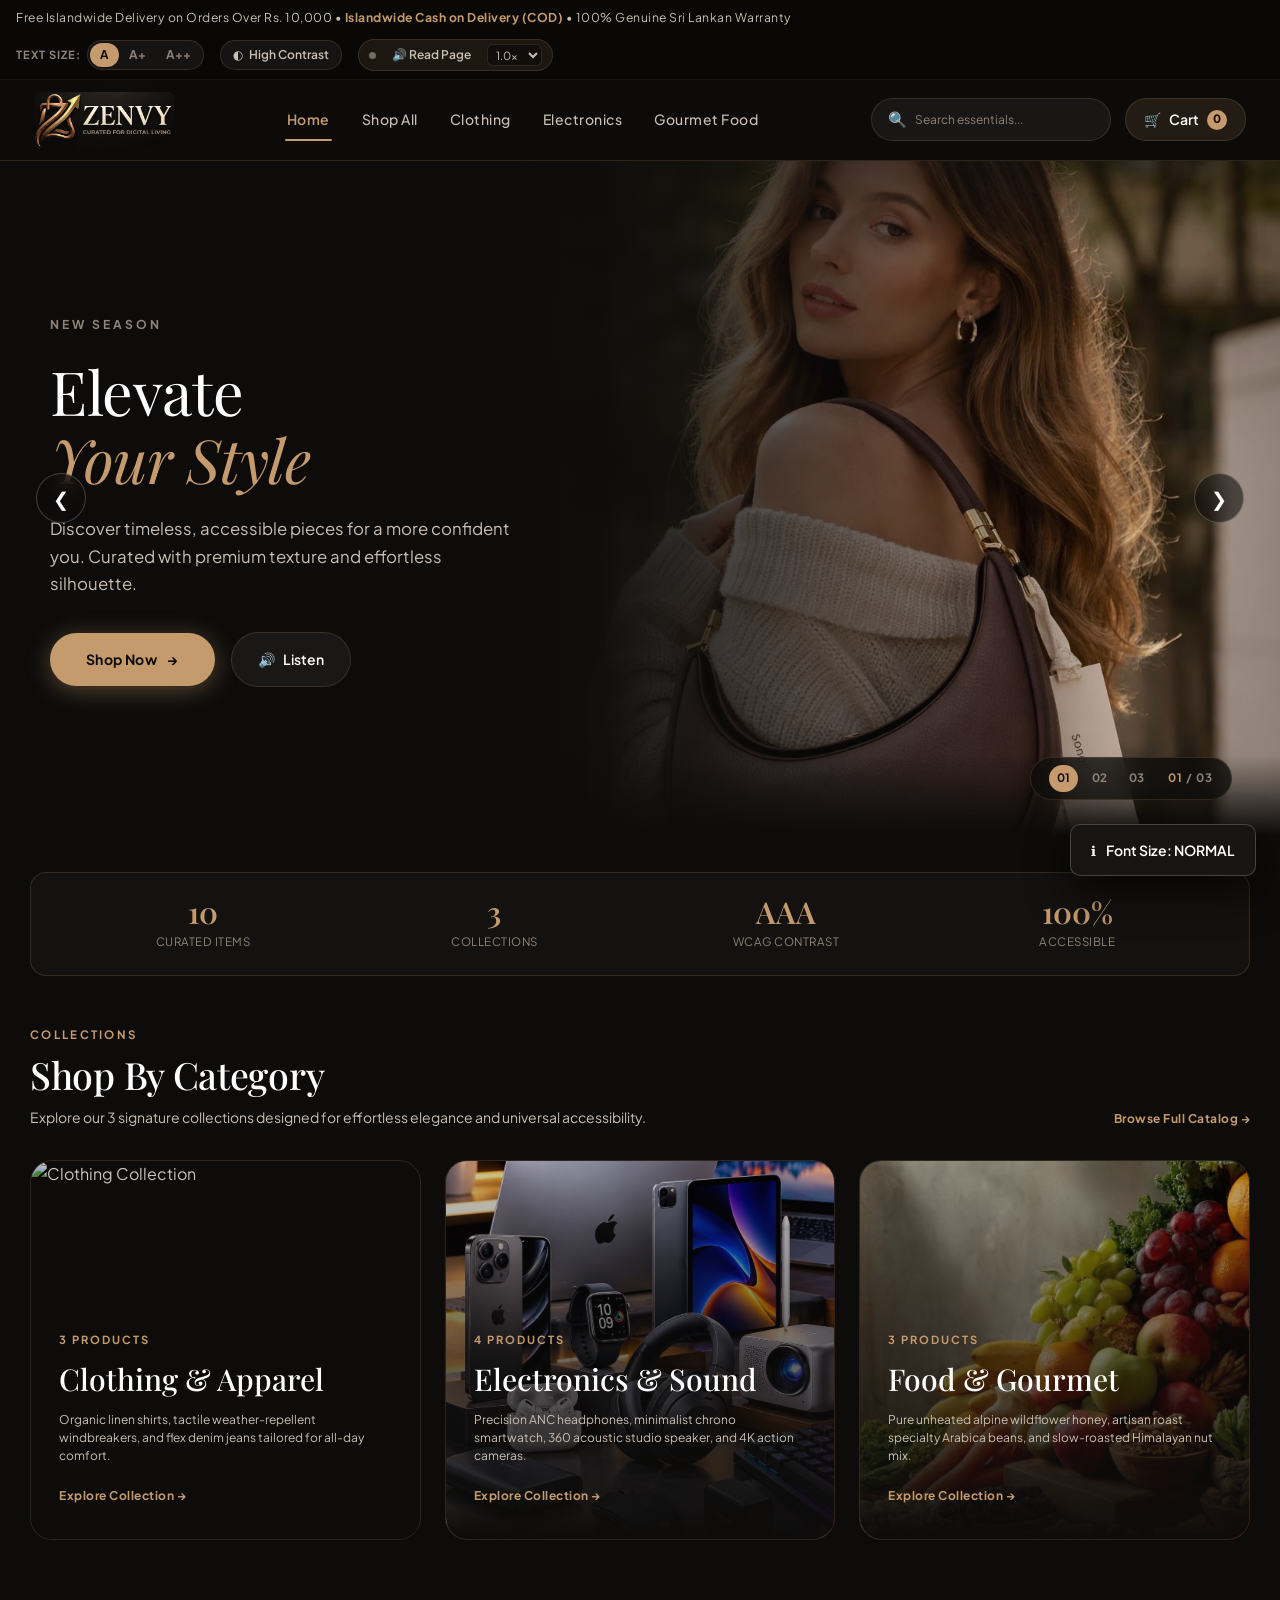
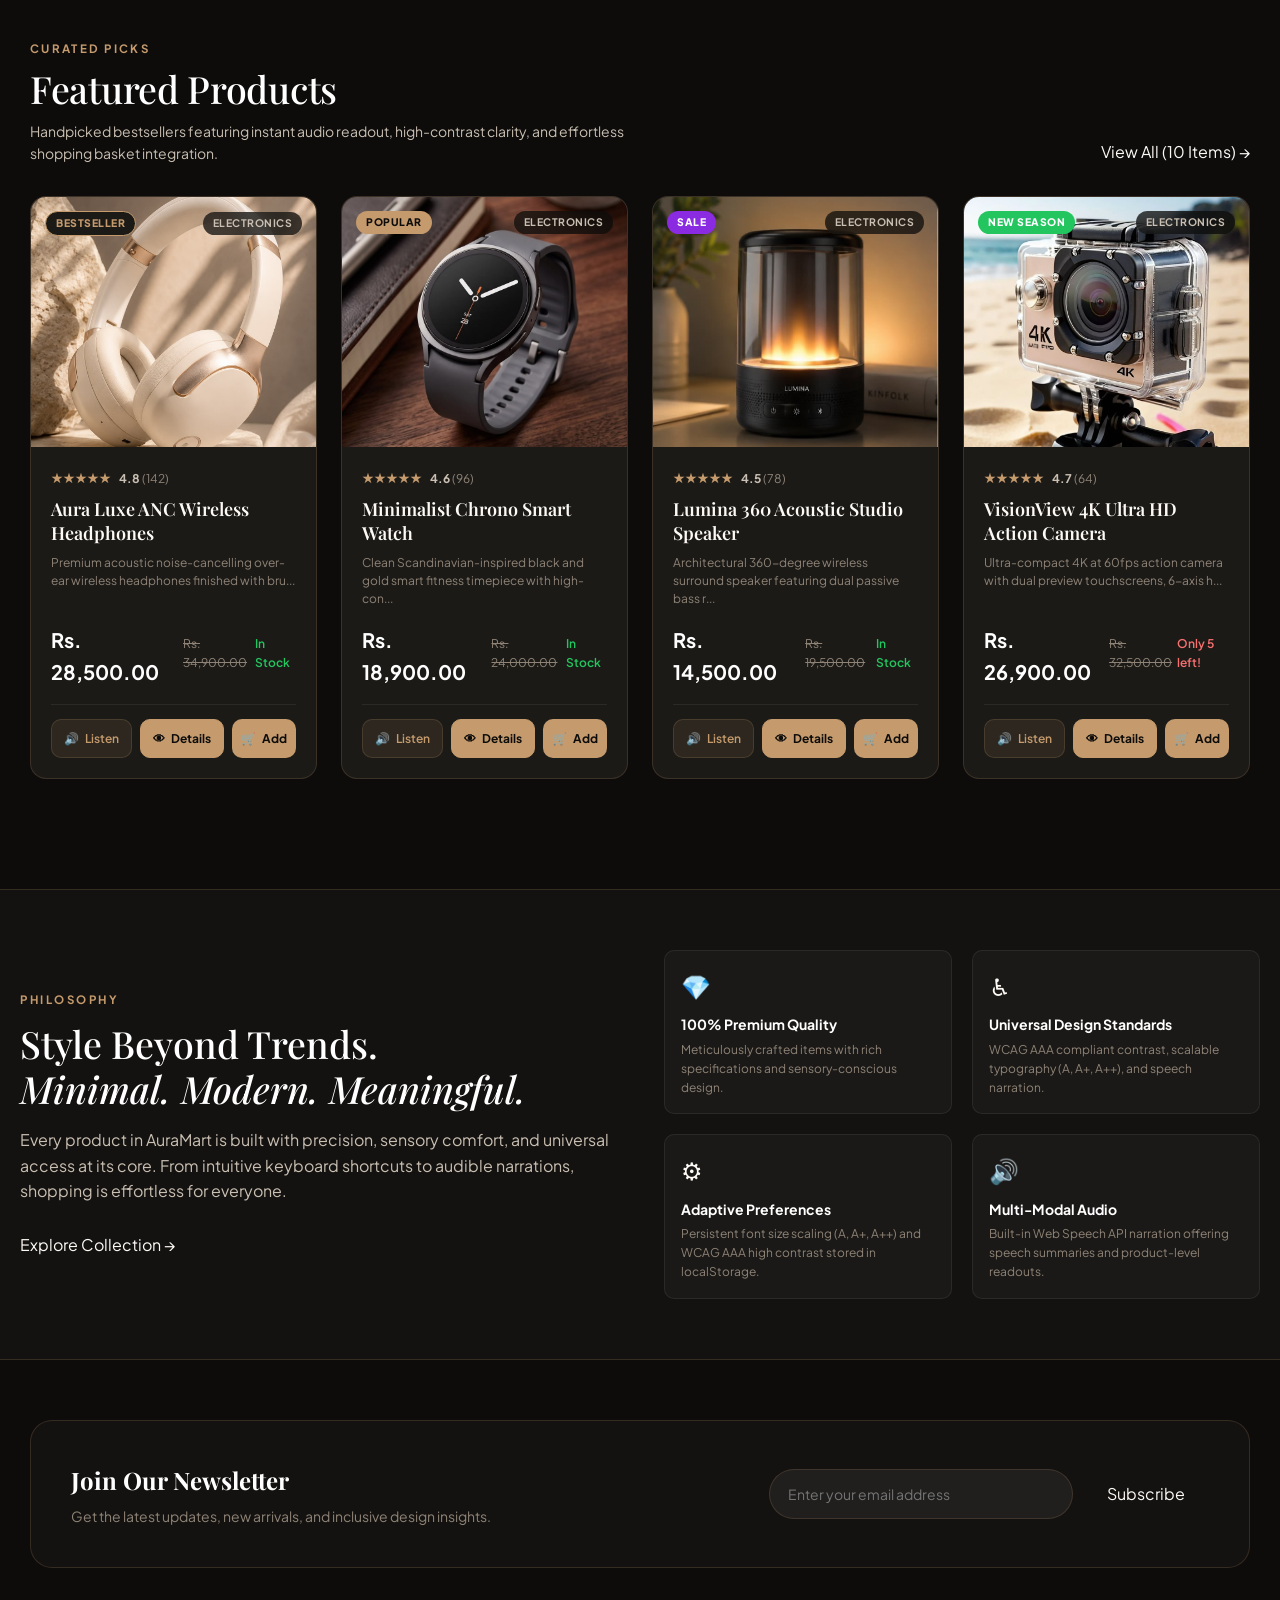
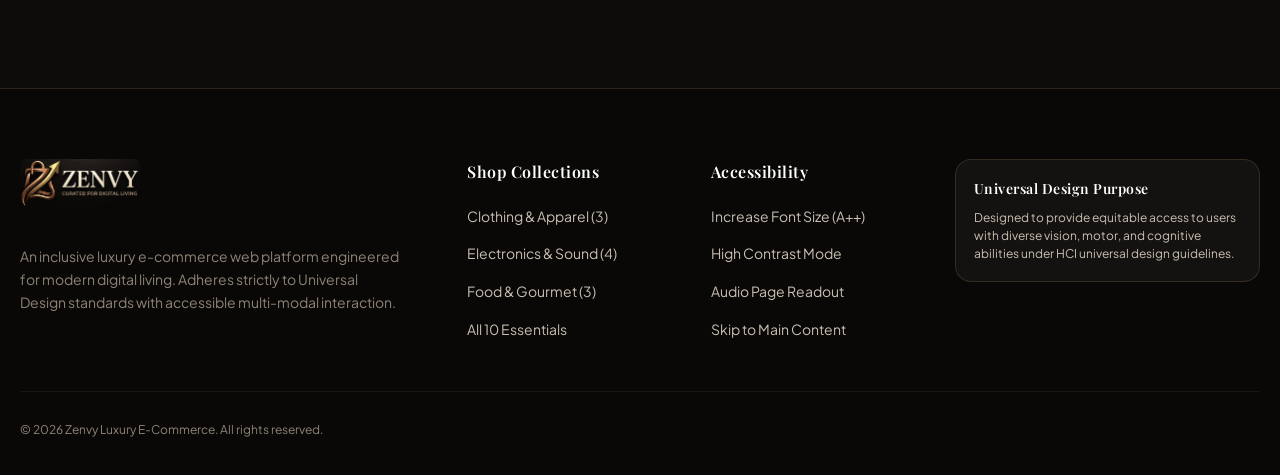
==== commit f00ca326: "fix(cart): resolve recommendations layout overflow and localize store for Sri Lanka" ====
--- a/index.html
+++ b/index.html
@@ -22,7 +22,7 @@
   <aside class="site-announcement-strip" aria-label="Announcement & Accessibility Toolbar">
     <div class="announcement-container">
       <div class="announcement-promo">
-        Free Shipping on Orders Over $100 &bull; <strong>Universal Design Standards</strong> &bull; 30-Day Easy Returns
+        Free Islandwide Delivery on Orders Over Rs. 10,000 &bull; <strong>Islandwide Cash on Delivery (COD)</strong> &bull; 100% Genuine Sri Lankan Warranty
       </div>
 
       <!-- Accessibility Toolbar Controls -->
--- a/css/style.css
+++ b/css/style.css
@@ -2629,9 +2629,20 @@
 /* Cart Main Layout Grid */
 .cart-layout-grid {
   display: grid;
-  grid-template-columns: 1fr 400px;
-  gap: 36px;
+  grid-template-columns: minmax(0, 1fr) 370px;
+  gap: 32px;
   align-items: start;
+}
+
+.cart-items-column {
+  width: 100%;
+  min-width: 0;
+}
+
+.cart-summary-column {
+  width: 100%;
+  min-width: 0;
+  padding-top: 8px;
 }
 
 /* Cart Items Card & Table */
@@ -2898,6 +2909,8 @@
   border: 1px solid var(--border-color);
   border-radius: var(--radius-lg);
   padding: 24px;
+  min-width: 0;
+  overflow: hidden;
 }
 
 .recs-header {
@@ -2922,18 +2935,29 @@
 
 .recs-grid {
   display: grid;
-  grid-template-columns: repeat(3, 1fr);
-  gap: 16px;
+  grid-template-columns: repeat(3, minmax(0, 1fr));
+  gap: 14px;
+  min-width: 0;
 }
 
 .rec-mini-card {
   display: flex;
   align-items: center;
   gap: 12px;
-  background: rgba(0, 0, 0, 0.25);
+  background: rgba(0, 0, 0, 0.28);
   border: 1px solid var(--border-subtle);
   border-radius: var(--radius-md);
-  padding: 10px 12px;
+  padding: 12px;
+  min-width: 0;
+  overflow: hidden;
+  transition: all var(--trans-fast);
+}
+
+.rec-mini-card:hover {
+  background: rgba(255, 255, 255, 0.03);
+  border-color: rgba(197, 155, 109, 0.4);
+  transform: translateY(-2px);
+  box-shadow: 0 4px 16px rgba(0, 0, 0, 0.35);
 }
 
 .rec-img {
@@ -2942,68 +2966,111 @@
   object-fit: contain;
   background: var(--bg-prod-img);
   border-radius: var(--radius-sm);
-  padding: 2px;
+  padding: 3px;
   flex-shrink: 0;
+  border: 1px solid rgba(0, 0, 0, 0.08);
+  transition: transform var(--trans-fast);
+}
+
+.rec-mini-card:hover .rec-img {
+  transform: scale(1.05);
 }
 
 .rec-info {
   flex: 1;
   min-width: 0;
+  display: flex;
+  flex-direction: column;
+  gap: 6px;
 }
 
 .rec-name {
-  font-size: var(--fs-xs);
+  font-size: 0.80rem;
   font-weight: 600;
   color: var(--text-main);
-  white-space: nowrap;
+  line-height: 1.3;
+  margin: 0;
+  display: -webkit-box;
+  -webkit-line-clamp: 2;
+  -webkit-box-orient: vertical;
   overflow: hidden;
   text-overflow: ellipsis;
+  word-break: break-word;
+}
+
+.rec-name a {
+  color: inherit;
+  text-decoration: none;
+  transition: color var(--trans-fast);
+}
+
+.rec-name a:hover {
+  color: var(--primary);
+}
+
+.rec-bottom-row {
+  display: flex;
+  align-items: center;
+  justify-content: space-between;
+  gap: 6px;
+  flex-wrap: wrap;
 }
 
 .rec-price {
-  font-size: var(--fs-xs);
-  font-weight: 700;
-  color: var(--primary);
-  display: block;
-  margin-top: 2px;
+  font-size: 0.85rem;
+  font-weight: 700;
+  color: var(--primary);
+  white-space: nowrap;
 }
 
 .btn-rec-add {
   background: rgba(197, 155, 109, 0.16);
   border: 1px solid var(--border-color);
   color: var(--primary);
-  font-size: 0.75rem;
-  font-weight: 700;
-  padding: 6px 10px;
-  border-radius: var(--radius-sm);
+  font-size: 0.72rem;
+  font-weight: 700;
+  padding: 4px 10px;
+  border-radius: var(--radius-full);
+  cursor: pointer;
   transition: all var(--trans-fast);
   white-space: nowrap;
+  display: inline-flex;
+  align-items: center;
+  justify-content: center;
+  line-height: 1.4;
 }
 
 .btn-rec-add:hover {
   background: var(--primary);
   color: var(--text-inverse);
+  box-shadow: 0 2px 8px var(--primary-glow);
+  transform: scale(1.04);
 }
 
 /* Order Summary Column */
 .cart-summary-card {
   position: sticky;
-  top: 100px;
-  background: var(--bg-card);
-  border: 1px solid var(--border-color);
-  border-radius: var(--radius-xl);
-  padding: 28px;
-  box-shadow: var(--shadow-md);
+  top: 92px;
+  background: rgba(20, 18, 16, 0.98);
+  backdrop-filter: blur(16px);
+  -webkit-backdrop-filter: blur(16px);
+  border: 1px solid rgba(197, 155, 109, 0.18);
+  border-radius: 22px;
+  padding: 22px 20px 18px;
+  box-shadow: 0 18px 38px rgba(0, 0, 0, 0.4);
+  z-index: 10;
 }
 
 .summary-heading {
   font-family: var(--font-serif);
-  font-size: var(--fs-xl);
+  font-size: clamp(2.2rem, 2.6vw, 3.1rem);
   font-weight: 500;
+  letter-spacing: -0.05em;
   color: #ffffff;
-  padding-bottom: 18px;
-  margin-bottom: 20px;
+  padding-bottom: 16px;
+  margin-bottom: 18px;
   border-bottom: 1px solid var(--border-subtle);
+  line-height: 1.08;
 }
 
 .summary-line {
@@ -3011,16 +3078,19 @@
   align-items: center;
   justify-content: space-between;
   margin-bottom: 14px;
-  font-size: var(--fs-sm);
+  font-size: 0.92rem;
+  gap: 12px;
 }
 
 .summary-label {
   color: var(--text-secondary);
+  line-height: 1.4;
 }
 
 .summary-val {
   font-weight: 600;
   color: var(--text-main);
+  font-size: 1rem;
 }
 
 .discount-line .summary-label,
@@ -3033,15 +3103,15 @@
   font-size: var(--fs-xs);
   font-weight: 700;
   text-transform: uppercase;
-  letter-spacing: 0.08em;
+  letter-spacing: 0.12em;
   color: var(--primary);
   margin-bottom: 10px;
 }
 
 /* Promo Voucher Block */
 .summary-promo-block {
-  margin: 18px 0;
-  padding: 16px 0;
+  margin: 14px 0 18px;
+  padding: 14px 0 16px;
   border-top: 1px solid var(--border-subtle);
   border-bottom: 1px solid var(--border-subtle);
 }
@@ -3049,15 +3119,16 @@
 .promo-input-row {
   display: flex;
   gap: 8px;
+  margin-bottom: 8px;
 }
 
 .promo-text-input {
   flex: 1;
-  background: rgba(255, 255, 255, 0.06);
-  border: 1px solid var(--border-color);
-  border-radius: var(--radius-md);
-  padding: 9px 14px;
-  font-size: var(--fs-xs);
+  background: rgba(255, 255, 255, 0.04);
+  border: 1px solid rgba(197, 155, 109, 0.2);
+  border-radius: 12px;
+  padding: 10px 12px;
+  font-size: 0.8rem;
   color: #ffffff;
   outline: none;
   transition: all var(--trans-fast);
@@ -3155,9 +3226,10 @@
   padding: 10px 12px;
   background: rgba(255, 255, 255, 0.03);
   border: 1px solid var(--border-subtle);
-  border-radius: var(--radius-md);
+  border-radius: 14px;
   cursor: pointer;
   transition: all var(--trans-fast);
+  min-height: 68px;
 }
 
 .shipping-option-card:hover {
@@ -3166,12 +3238,13 @@
 }
 
 .shipping-option-card.is-selected {
-  background: rgba(197, 155, 109, 0.15);
-  border-color: var(--primary);
+  background: rgba(197, 155, 109, 0.12);
+  border-color: rgba(197, 155, 109, 0.9);
+  box-shadow: inset 0 0 0 1px rgba(197, 155, 109, 0.3);
 }
 
 .shipping-option-card input[type="radio"] {
-  margin-top: 3px;
+  margin-top: 4px;
   accent-color: var(--primary);
 }
 
@@ -3184,15 +3257,17 @@
   align-items: center;
   justify-content: space-between;
   margin-bottom: 2px;
+  gap: 12px;
 }
 
 .shipping-title {
-  font-size: var(--fs-xs);
+  font-size: 0.88rem;
   color: var(--text-main);
+  font-weight: 600;
 }
 
 .shipping-price-pill {
-  font-size: var(--fs-xs);
+  font-size: 0.8rem;
   font-weight: 700;
   color: var(--primary);
 }
@@ -3202,7 +3277,7 @@
 }
 
 .shipping-est {
-  font-size: 0.70rem;
+  font-size: 0.7rem;
   color: var(--text-muted);
   display: block;
 }
@@ -3216,14 +3291,15 @@
 
 .summary-total-line {
   display: flex;
-  align-items: baseline;
+  align-items: end;
   justify-content: space-between;
-  margin-bottom: 24px;
+  margin-bottom: 22px;
+  gap: 12px;
 }
 
 .summary-total-label {
   font-family: var(--font-serif);
-  font-size: var(--fs-lg);
+  font-size: clamp(1.35rem, 1.6vw, 2rem);
   font-weight: 600;
   color: #ffffff;
   display: block;
@@ -3237,7 +3313,7 @@
 
 .summary-total-val {
   font-family: var(--font-serif);
-  font-size: var(--fs-2xl);
+  font-size: clamp(2rem, 2.2vw, 2.8rem);
   font-weight: 700;
   color: var(--primary);
 }
@@ -3247,11 +3323,11 @@
   width: 100%;
   background: linear-gradient(135deg, var(--primary) 0%, #b38859 100%);
   color: var(--text-inverse);
-  padding: 16px 24px;
-  border-radius: var(--radius-full);
-  font-size: var(--fs-base);
+  padding: 16px 22px;
+  border-radius: 999px;
+  font-size: 1.02rem;
   font-weight: 800;
-  letter-spacing: 0.4px;
+  letter-spacing: 0.02em;
   display: flex;
   align-items: center;
   justify-content: center;
@@ -4009,6 +4085,32 @@
   color: #00ffff !important;
 }
 
+html.high-contrast .rec-mini-card {
+  background: #000000 !important;
+  border: 1px solid #ffea00 !important;
+}
+
+html.high-contrast .rec-name,
+html.high-contrast .rec-name a {
+  color: #ffffff !important;
+}
+
+html.high-contrast .rec-price {
+  color: #ffea00 !important;
+}
+
+html.high-contrast .btn-rec-add {
+  background: #ffea00 !important;
+  color: #000000 !important;
+  border: 1px solid #ffffff !important;
+}
+
+html.high-contrast .btn-rec-add:hover {
+  background: #000000 !important;
+  color: #ffea00 !important;
+  border-color: #ffea00 !important;
+}
+
 html.high-contrast .form-input,
 html.high-contrast .promo-text-input {
   background: #000000 !important;
@@ -4035,11 +4137,17 @@
   }
 
   .recs-grid {
-    grid-template-columns: 1fr 1fr;
+    grid-template-columns: repeat(3, minmax(0, 1fr));
   }
 
   .checkout-form-grid {
     grid-template-columns: 1fr;
+  }
+}
+
+@media (max-width: 820px) {
+  .recs-grid {
+    grid-template-columns: repeat(2, minmax(0, 1fr));
   }
 }
 
@@ -4087,12 +4195,14 @@
     justify-content: center;
   }
 
+  .invoice-meta-row {
+    grid-template-columns: 1fr 1fr;
+  }
+}
+
+@media (max-width: 580px) {
   .recs-grid {
     grid-template-columns: 1fr;
-  }
-
-  .invoice-meta-row {
-    grid-template-columns: 1fr 1fr;
   }
 }
 
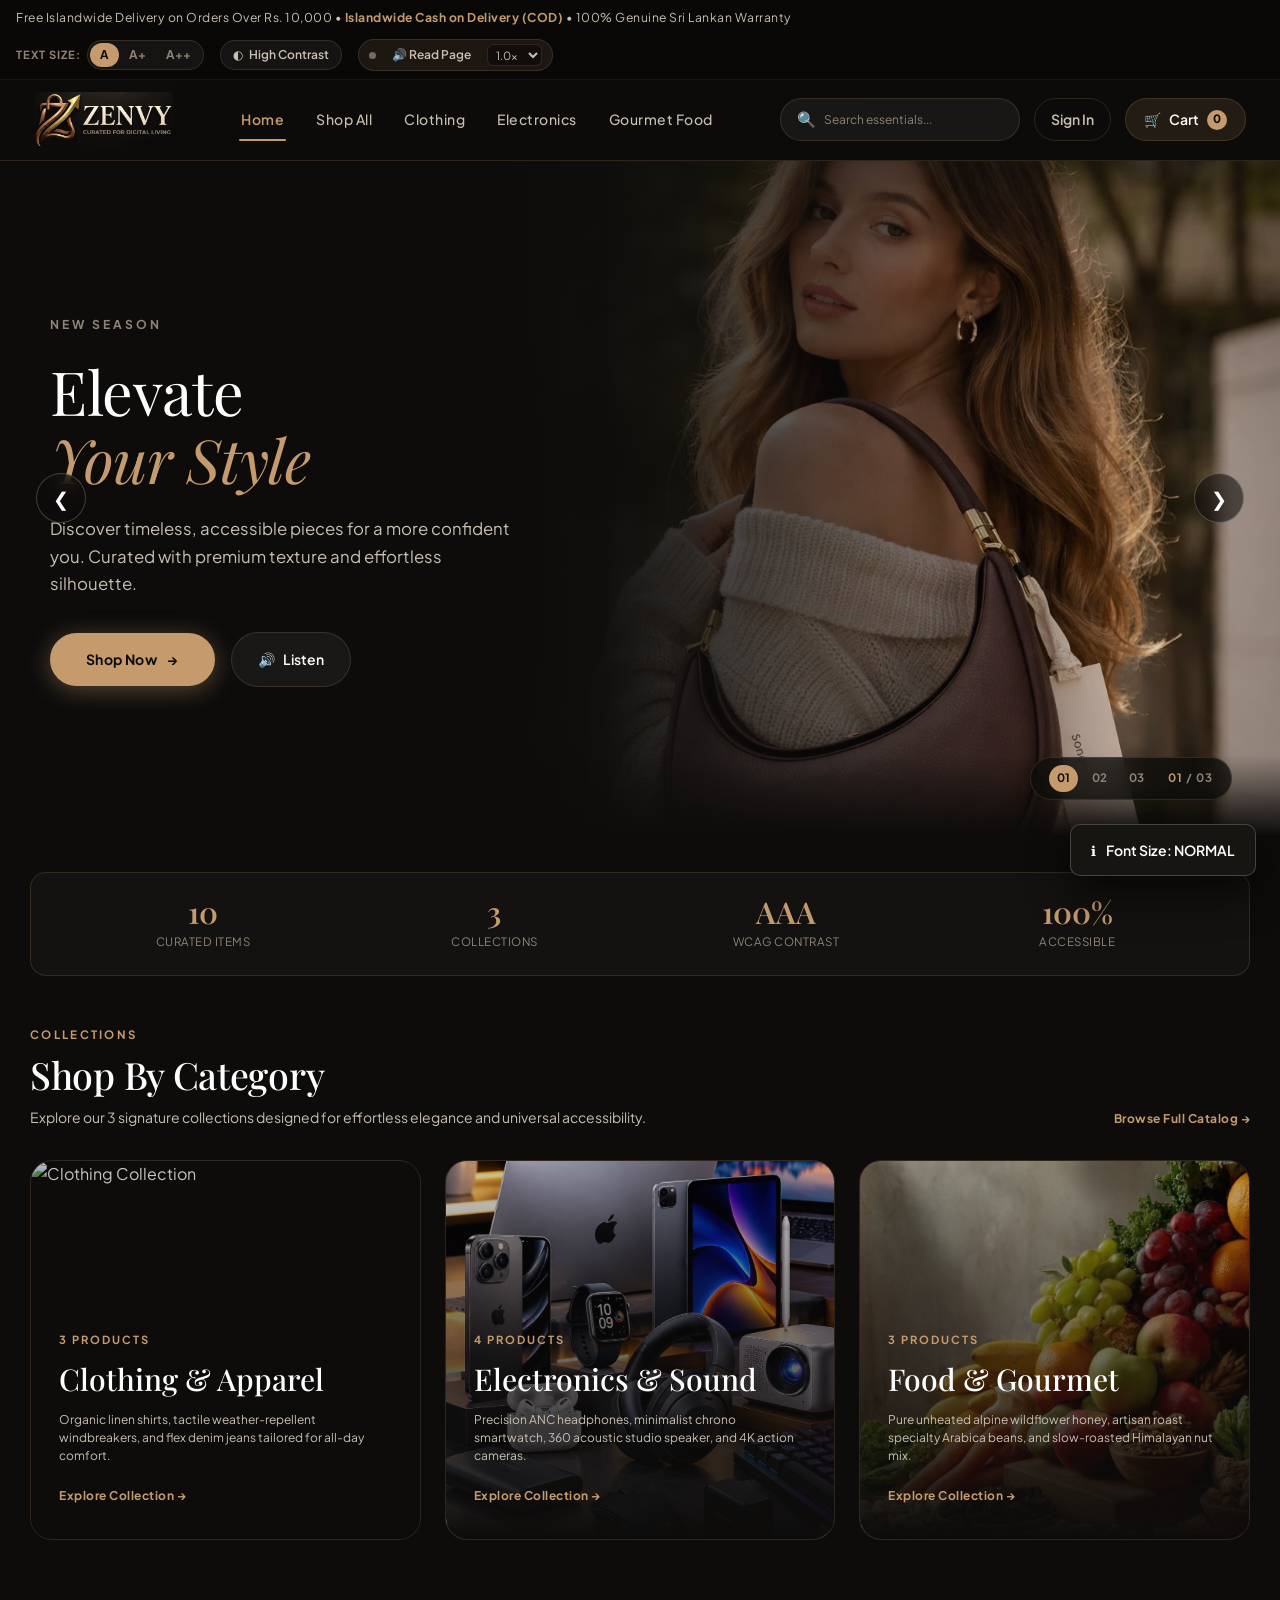
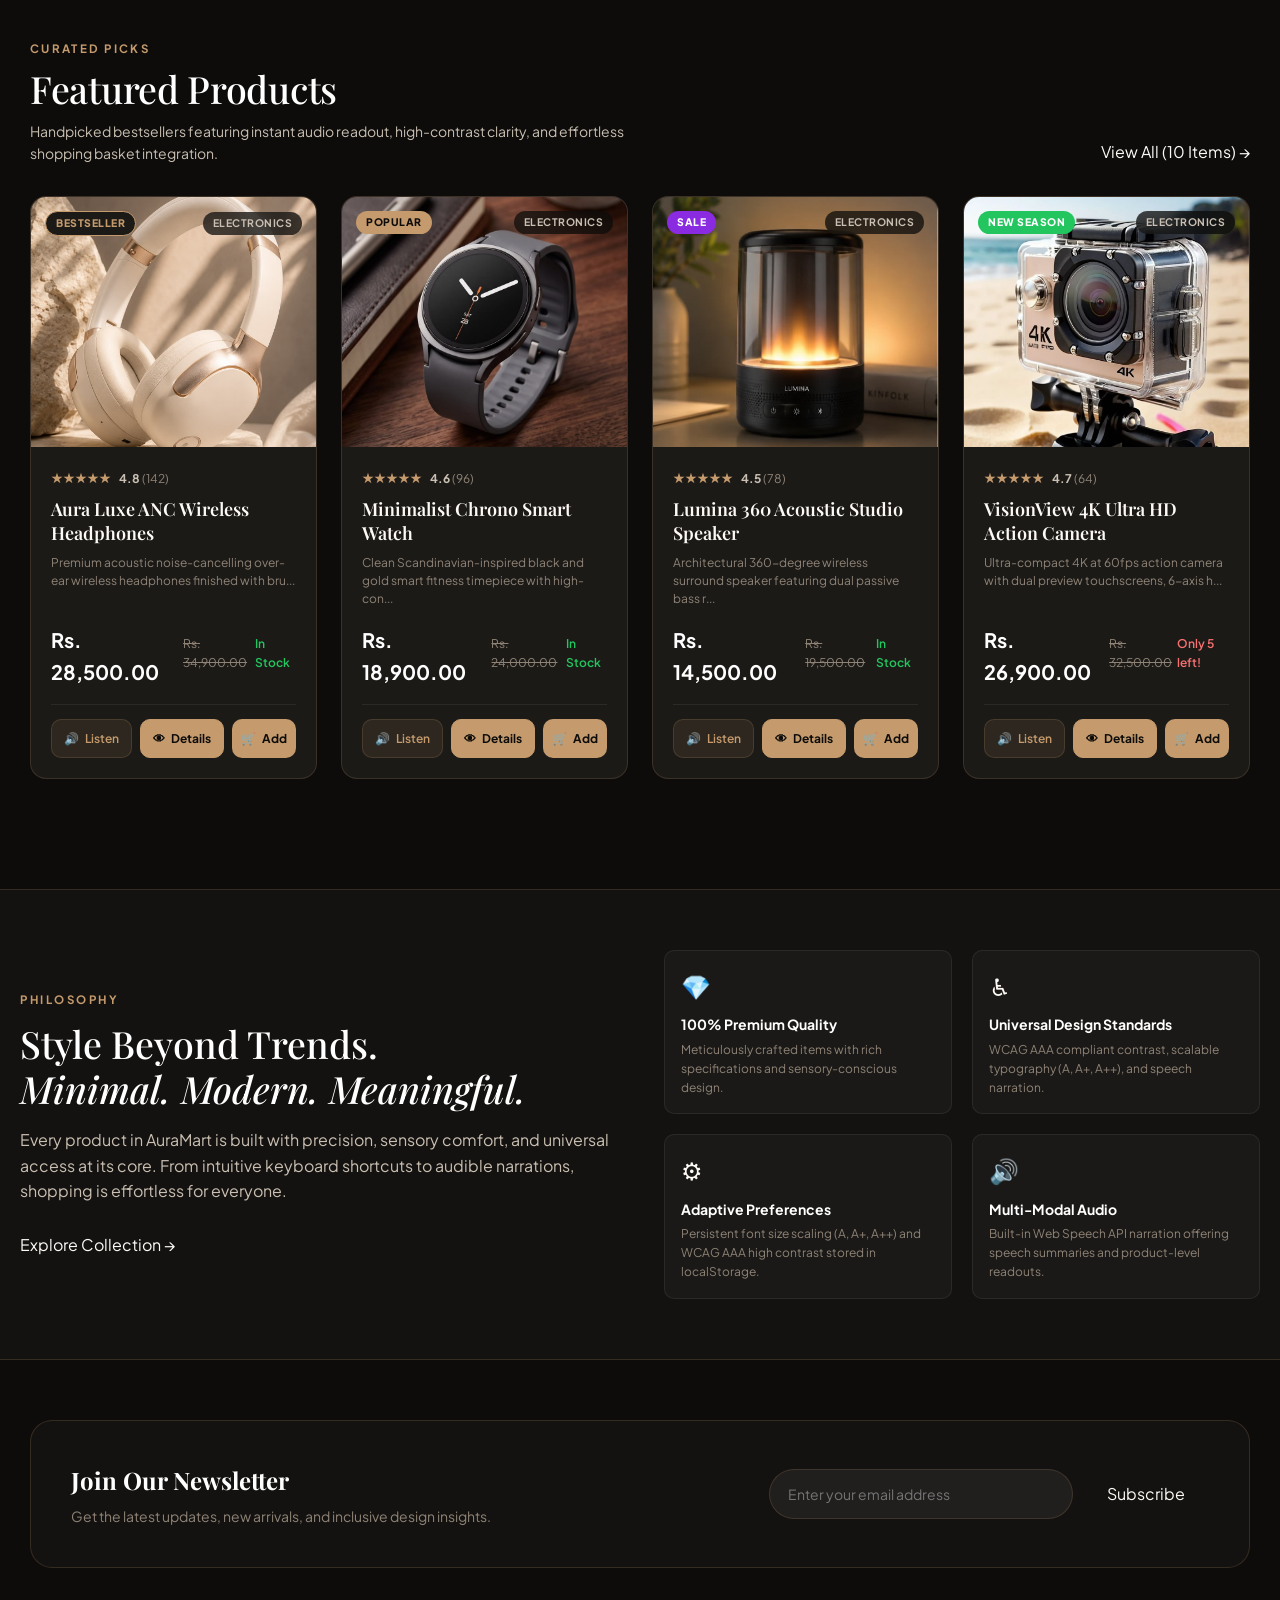
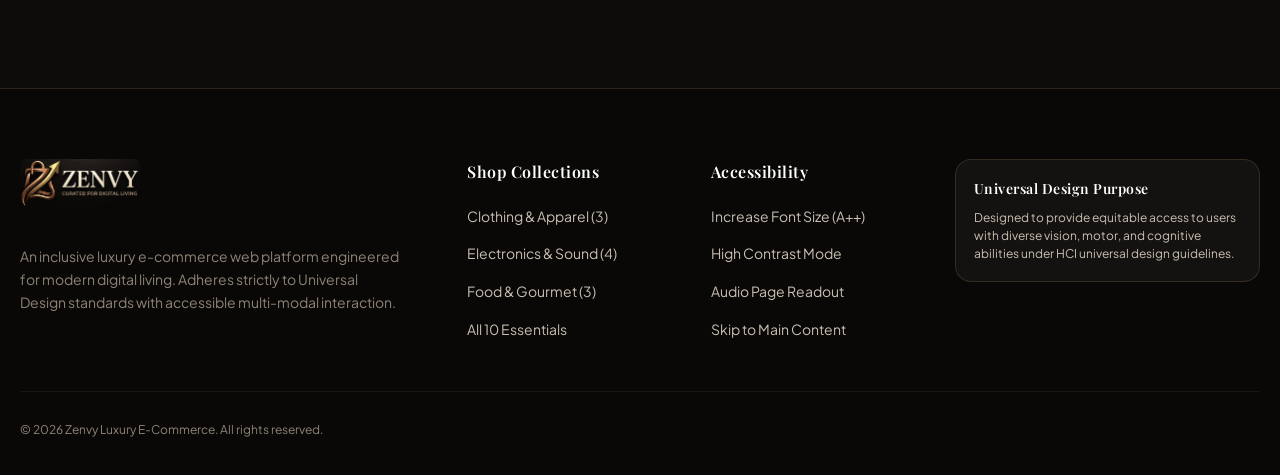
==== commit 09ca5546: "feat: add account sign-in and registration flows" ====
--- a/index.html
+++ b/index.html
@@ -108,6 +108,8 @@
           </div>
           <div id="navSearchSuggestions" class="search-suggestions-dropdown" role="listbox" aria-label="Search suggestions"></div>
         </div>
+
+        <a href="login.html" class="btn-account-trigger">Sign In</a>
 
         <a 
           href="cart.html" 
@@ -551,6 +553,7 @@
 
   <!-- Scripts -->
   <script src="js/products.js"></script>
+  <script src="js/account.js"></script>
   <script src="js/cart.js"></script>
   <script src="js/search.js"></script>
   <script src="js/accessibility.js"></script>
--- a/css/style.css
+++ b/css/style.css
@@ -797,6 +797,32 @@
   color: var(--primary);
 }
 
+.btn-account-trigger {
+  display: inline-flex;
+  align-items: center;
+  justify-content: center;
+  padding: 9px 16px;
+  border: 1px solid var(--border-color);
+  border-radius: var(--radius-full);
+  color: var(--text-secondary);
+  font-size: var(--fs-sm);
+  font-weight: 600;
+  white-space: nowrap;
+  transition: all var(--trans-fast);
+}
+
+.btn-account-trigger:hover {
+  background: rgba(197, 155, 109, 0.12);
+  border-color: var(--primary);
+  color: var(--text-main);
+}
+
+.account-nav-signout {
+  cursor: pointer;
+  background: rgba(255, 255, 255, 0.025);
+  font-family: var(--font-sans);
+}
+
 .cart-count-badge {
   background: var(--primary);
   color: var(--text-inverse);
@@ -3497,6 +3523,22 @@
   margin-bottom: 22px;
 }
 
+.checkout-demo-note {
+  margin: -2px 0 14px;
+  padding: 10px 12px;
+  border-left: 2px solid var(--primary);
+  background: rgba(197, 155, 109, 0.07);
+  color: var(--text-secondary);
+  font-size: var(--fs-xs);
+  line-height: 1.5;
+}
+
+html.high-contrast .checkout-demo-note {
+  background: #000000 !important;
+  border: 2px solid #ffea00 !important;
+  color: #ffffff !important;
+}
+
 .checkout-sec-title {
   font-size: var(--fs-sm);
   font-weight: 700;
@@ -3923,6 +3965,12 @@
   border-radius: var(--radius-full);
   background: rgba(34, 197, 94, 0.15);
   color: #4ade80;
+}
+
+.past-order-payment {
+  margin-bottom: 12px;
+  color: var(--text-secondary);
+  font-size: var(--fs-xs);
 }
 
 .past-order-items-preview {
@@ -4250,3 +4298,233 @@
     color: #000000 !important;
   }
 }
+
+/* Customer Account Forms */
+.account-header {
+  width: min(100% - 40px, var(--container-max));
+  min-height: var(--header-height);
+  margin: 0 auto;
+  display: flex;
+  align-items: center;
+  justify-content: space-between;
+  gap: 24px;
+  border-bottom: 1px solid var(--border-subtle);
+}
+
+.account-header .brand-logo-img {
+  height: 54px;
+  width: auto;
+}
+
+.account-nav {
+  display: flex;
+  align-items: center;
+  gap: 24px;
+}
+
+.account-nav a,
+.account-footer a {
+  color: var(--text-secondary);
+  font-size: var(--fs-sm);
+  transition: color var(--trans-fast);
+}
+
+.account-nav a:hover,
+.account-footer a:hover {
+  color: var(--primary);
+}
+
+.account-page {
+  min-height: calc(100vh - var(--header-height) - 70px);
+  display: grid;
+  place-items: center;
+  padding: 56px 20px;
+}
+
+.account-card {
+  width: min(100%, 500px);
+  padding: clamp(26px, 5vw, 44px);
+  background: linear-gradient(150deg, rgba(28, 26, 23, 0.98), rgba(20, 18, 16, 0.98));
+  border: 1px solid var(--border-color);
+  border-radius: var(--radius-xl);
+  box-shadow: var(--shadow-md);
+}
+
+.account-card-intro {
+  margin-bottom: 28px;
+}
+
+.account-title {
+  margin: 8px 0 10px;
+  color: var(--text-main);
+  font-family: var(--font-serif);
+  font-size: clamp(2rem, 5vw, 2.7rem);
+  font-weight: 500;
+  letter-spacing: -0.04em;
+  line-height: 1.15;
+}
+
+.account-card-intro p,
+.account-security-note {
+  color: var(--text-secondary);
+  font-size: var(--fs-sm);
+}
+
+.account-form .form-group {
+  margin-bottom: 18px;
+}
+
+.account-form .form-label {
+  font-size: var(--fs-sm);
+}
+
+.account-password-wrap {
+  position: relative;
+}
+
+.account-password-wrap .form-input {
+  padding-right: 72px;
+}
+
+.password-visibility-btn {
+  position: absolute;
+  top: 50%;
+  right: 12px;
+  transform: translateY(-50%);
+  padding: 6px;
+  color: var(--primary);
+  font-size: var(--fs-xs);
+  font-weight: 700;
+}
+
+.account-field-hint {
+  display: block;
+  margin-top: 6px;
+  color: var(--text-muted);
+  font-size: var(--fs-xs);
+}
+
+.account-consent {
+  display: flex;
+  align-items: flex-start;
+  gap: 10px;
+  margin: 4px 0 20px;
+  color: var(--text-secondary);
+  font-size: var(--fs-xs);
+  line-height: 1.5;
+  cursor: pointer;
+}
+
+.account-consent input {
+  flex: 0 0 auto;
+  margin-top: 3px;
+  accent-color: var(--primary);
+}
+
+.account-submit-btn {
+  min-height: 54px;
+  margin-top: 4px;
+}
+
+.account-form-status {
+  margin-top: 14px;
+  color: var(--primary);
+  font-size: var(--fs-xs);
+  line-height: 1.5;
+}
+
+.account-form-status.is-error {
+  color: #f87171;
+}
+
+.account-signout-btn[hidden] {
+  display: none;
+}
+
+.account-signout-btn {
+  width: 100%;
+  justify-content: center;
+  margin-top: 12px;
+}
+
+.account-switch-prompt {
+  margin-top: 22px;
+  text-align: center;
+  color: var(--text-secondary);
+  font-size: var(--fs-sm);
+}
+
+.account-switch-prompt a {
+  color: var(--primary);
+  font-weight: 700;
+  text-decoration: underline;
+  text-underline-offset: 3px;
+}
+
+.account-security-note {
+  margin-top: 18px;
+  padding-top: 16px;
+  border-top: 1px solid var(--border-subtle);
+  text-align: center;
+  font-size: var(--fs-xs);
+}
+
+.account-footer {
+  width: min(100% - 40px, var(--container-max));
+  min-height: 70px;
+  margin: 0 auto;
+  display: flex;
+  align-items: center;
+  justify-content: space-between;
+  gap: 16px;
+  border-top: 1px solid var(--border-subtle);
+  color: var(--text-muted);
+  font-size: var(--fs-xs);
+}
+
+html.high-contrast .account-card {
+  background: #000000 !important;
+  border: 2px solid #ffea00 !important;
+}
+
+html.high-contrast .account-nav a,
+html.high-contrast .account-footer a,
+html.high-contrast .account-switch-prompt a,
+html.high-contrast .password-visibility-btn {
+  color: #ffea00 !important;
+}
+
+html.high-contrast .account-form-status.is-error {
+  color: #ff7777 !important;
+}
+
+@media (max-width: 580px) {
+  .account-header {
+    width: calc(100% - 32px);
+    min-height: 68px;
+    gap: 12px;
+  }
+
+  .account-header .brand-logo-img {
+    height: 44px;
+  }
+
+  .account-nav {
+    gap: 14px;
+  }
+
+  .account-nav a {
+    font-size: 0.75rem;
+  }
+
+  .account-page {
+    min-height: auto;
+    padding: 36px 16px;
+  }
+
+  .account-footer {
+    width: calc(100% - 32px);
+    min-height: 64px;
+    font-size: 0.7rem;
+  }
+}
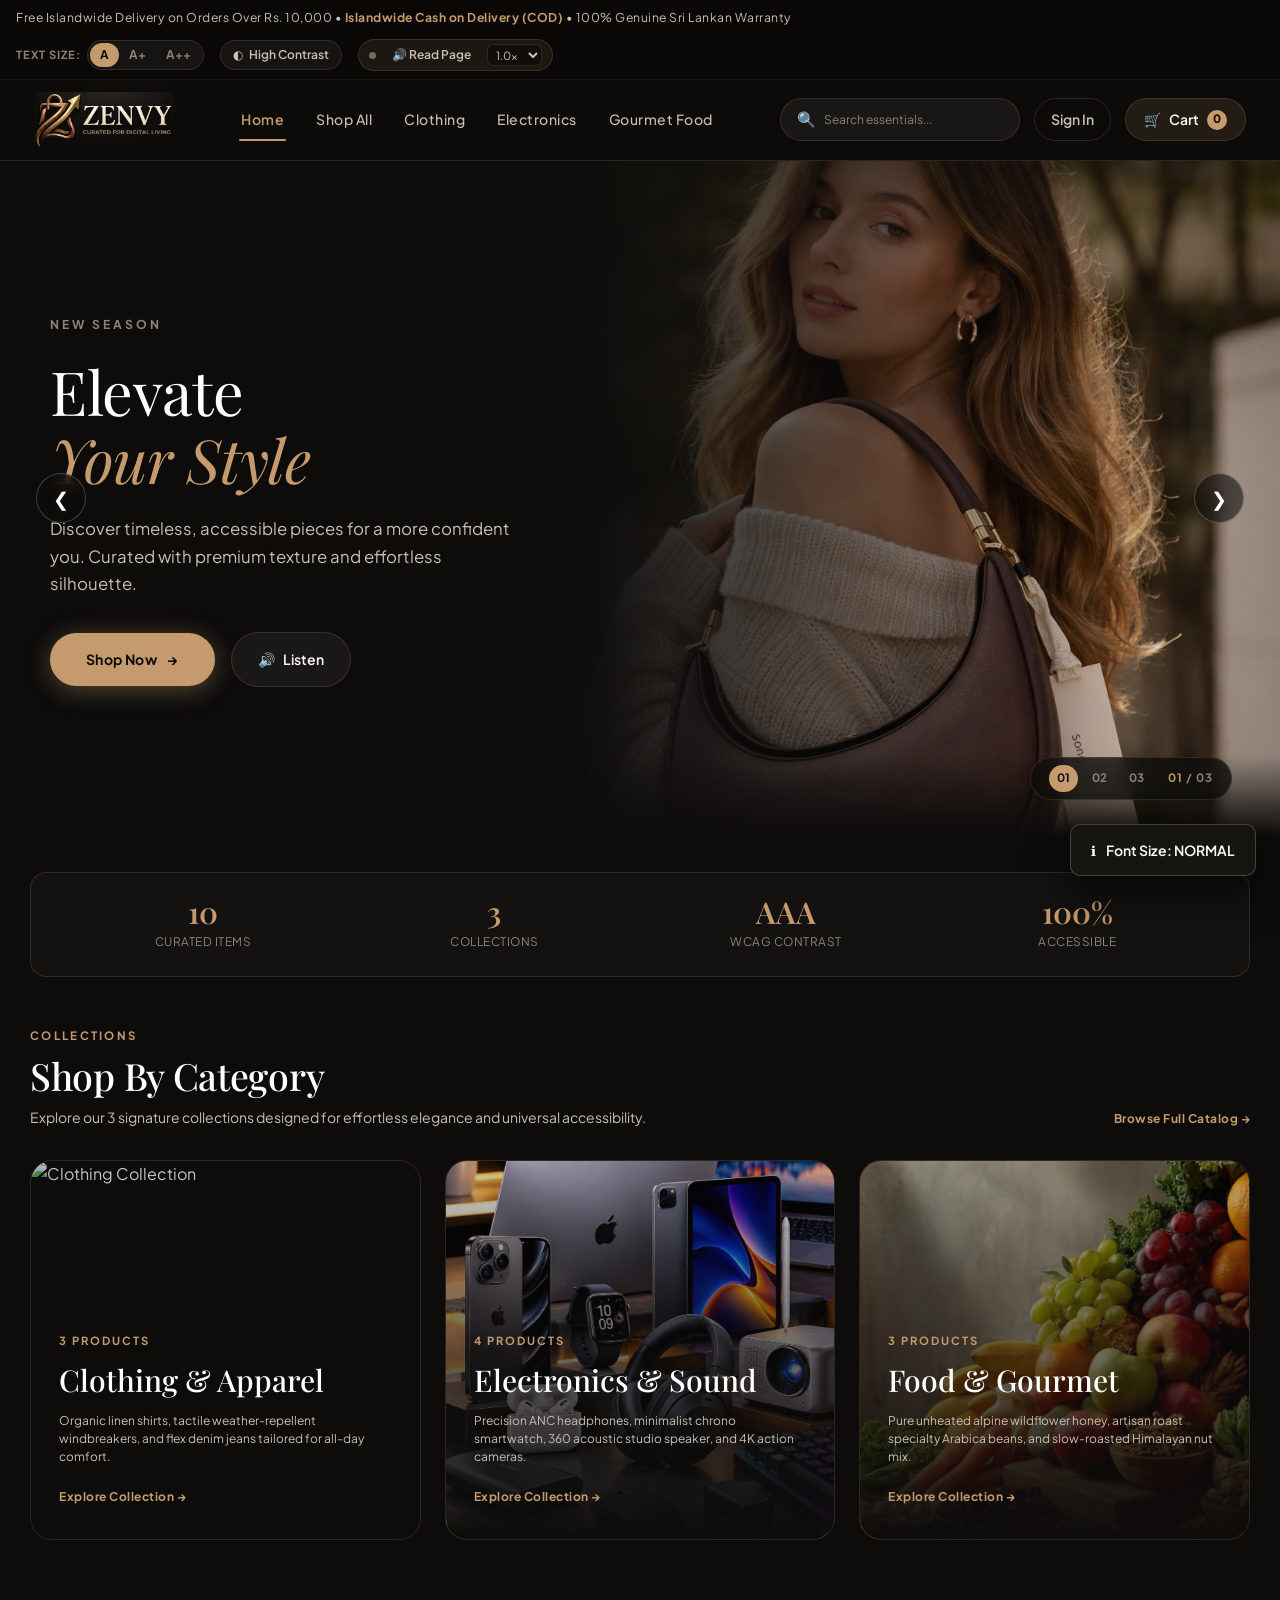
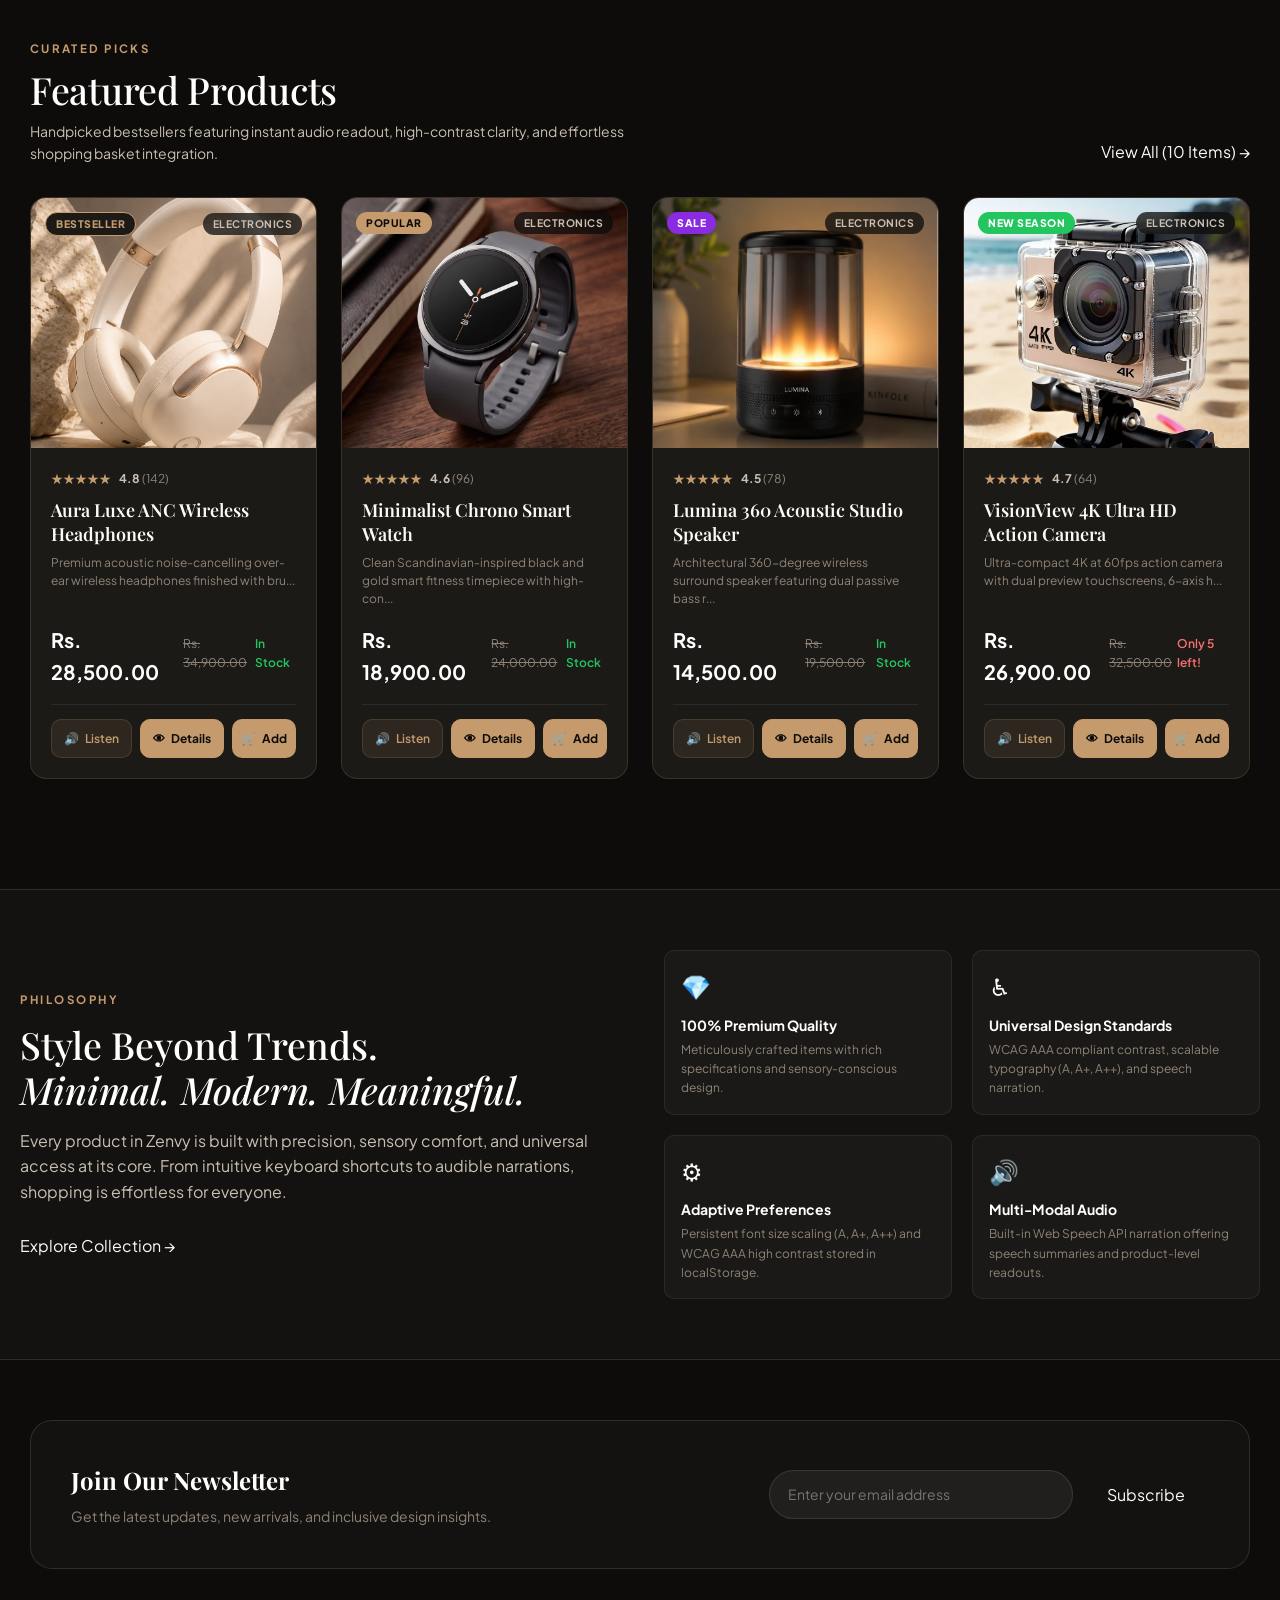
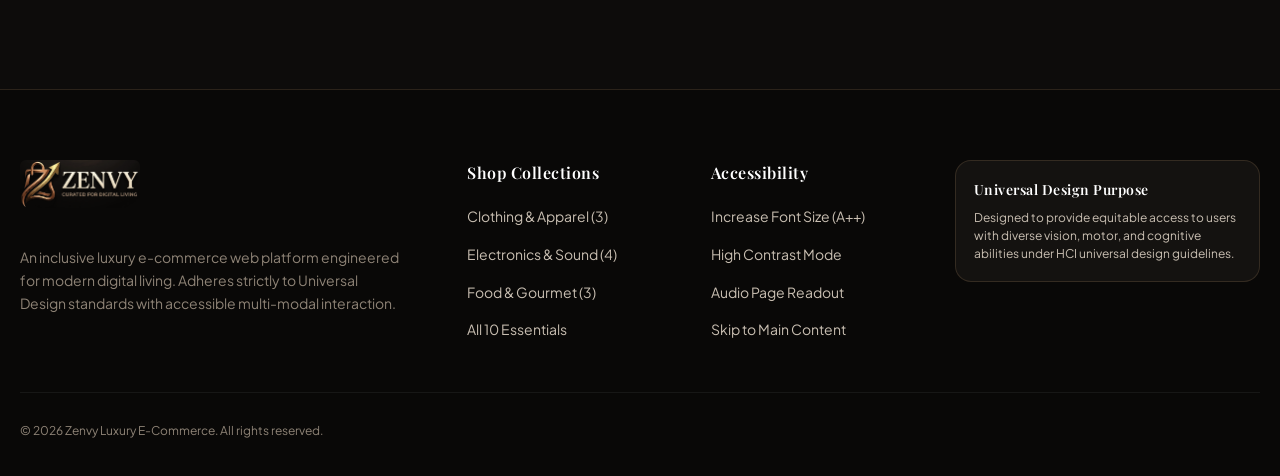
==== commit 9a1b8a2c: "fix(branding): rename remaining AuraMart references to Zenvy in page titles and TTS speech narration" ====
--- a/index.html
+++ b/index.html
@@ -3,8 +3,8 @@
 <head>
   <meta charset="UTF-8" />
   <meta name="viewport" content="width=device-width, initial-scale=1.0" />
-  <meta name="description" content="AuraMart - Modern luxury and accessible fashion, electronics & gourmet shopping inspired by VÉLORA. Universal Design with font scaling, high contrast, and audio narration." />
-  <title>AuraMart | Modern Luxury &amp; Accessible E-Commerce</title>
+  <meta name="description" content="Zenvy - Modern luxury and accessible fashion, electronics & gourmet shopping inspired by VÉLORA. Universal Design with font scaling, high contrast, and audio narration." />
+  <title>Zenvy | Modern Luxury &amp; Accessible E-Commerce</title>
   
   <!-- Main Stylesheet -->
   <link rel="stylesheet" href="css/style.css" />
@@ -414,7 +414,7 @@
             <em>Minimal. Modern. Meaningful.</em>
           </h2>
           <p class="promo-subtitle">
-            Every product in AuraMart is built with precision, sensory comfort, and universal access at its core. From intuitive keyboard shortcuts to audible narrations, shopping is effortless for everyone.
+            Every product in Zenvy is built with precision, sensory comfort, and universal access at its core. From intuitive keyboard shortcuts to audible narrations, shopping is effortless for everyone.
           </p>
           <a href="products.html" class="btn-primary-glow">
             <span>Explore Collection</span>
--- a/css/style.css
+++ b/css/style.css
@@ -3597,6 +3597,11 @@
   transition: all var(--trans-fast);
 }
 
+.form-input option {
+  background-color: #1c1a17;
+  color: #ffffff;
+}
+
 .form-input:focus {
   border-color: var(--primary);
   background: rgba(255, 255, 255, 0.08);
@@ -4528,3 +4533,1088 @@
     font-size: 0.7rem;
   }
 }
+
+/* ==========================================================================
+   CUSTOMER PROFILE & DEDICATED CHECKOUT PAGES (MEMBER 02 FEATURES 8 & 9)
+   ========================================================================== */
+
+/* Profile Page */
+.profile-page-main {
+  width: min(100% - 40px, var(--container-max));
+  margin: 30px auto 60px;
+}
+
+.profile-page-container {
+  width: 100%;
+}
+
+.profile-hero-card {
+  background: linear-gradient(135deg, rgba(28, 26, 23, 0.95), rgba(20, 18, 16, 0.95));
+  border: 1px solid var(--border-color);
+  border-radius: var(--radius-xl);
+  padding: 32px;
+  display: flex;
+  align-items: center;
+  justify-content: space-between;
+  gap: 24px;
+  box-shadow: var(--shadow-md);
+  margin-bottom: 24px;
+}
+
+.profile-hero-left {
+  display: flex;
+  align-items: center;
+  gap: 24px;
+}
+
+.profile-monogram {
+  width: 76px;
+  height: 76px;
+  border-radius: var(--radius-full);
+  background: linear-gradient(135deg, var(--primary), #8b683e);
+  color: var(--text-inverse);
+  font-family: var(--font-serif);
+  font-size: 1.8rem;
+  font-weight: 700;
+  display: flex;
+  align-items: center;
+  justify-content: center;
+  box-shadow: 0 4px 16px var(--primary-glow);
+  flex-shrink: 0;
+}
+
+.profile-badge-row {
+  display: flex;
+  align-items: center;
+  gap: 12px;
+  margin-bottom: 6px;
+  flex-wrap: wrap;
+}
+
+.profile-tier-badge {
+  background: rgba(197, 155, 109, 0.15);
+  border: 1px solid var(--border-color);
+  color: var(--primary);
+  font-size: 0.72rem;
+  font-weight: 700;
+  text-transform: uppercase;
+  letter-spacing: 0.08em;
+  padding: 3px 10px;
+  border-radius: var(--radius-full);
+}
+
+.profile-member-date {
+  color: var(--text-muted);
+  font-size: var(--fs-xs);
+}
+
+.profile-display-name {
+  font-family: var(--font-serif);
+  font-size: clamp(1.6rem, 3vw, 2.3rem);
+  font-weight: 600;
+  color: var(--text-main);
+  margin: 0 0 4px 0;
+}
+
+.profile-display-email {
+  color: var(--text-secondary);
+  font-size: var(--fs-sm);
+  margin: 0;
+}
+
+.profile-hero-actions {
+  display: flex;
+  align-items: center;
+  gap: 12px;
+  flex-wrap: wrap;
+}
+
+.btn-profile-audio {
+  background: rgba(197, 155, 109, 0.1);
+  border: 1px solid var(--border-color);
+  color: var(--primary);
+  padding: 10px 18px;
+  border-radius: var(--radius-full);
+  font-size: var(--fs-xs);
+  font-weight: 600;
+  display: inline-flex;
+  align-items: center;
+  gap: 8px;
+  cursor: pointer;
+  transition: all var(--trans-fast);
+}
+
+.btn-profile-audio:hover {
+  background: rgba(197, 155, 109, 0.22);
+  color: #ffffff;
+}
+
+/* Metrics Grid */
+.profile-metrics-grid {
+  display: grid;
+  grid-template-columns: repeat(4, 1fr);
+  gap: 16px;
+  margin-bottom: 28px;
+}
+
+.metric-card {
+  background: rgba(28, 26, 23, 0.85);
+  border: 1px solid var(--border-subtle);
+  border-radius: var(--radius-lg);
+  padding: 20px;
+  display: flex;
+  align-items: center;
+  gap: 16px;
+  position: relative;
+  transition: transform var(--trans-fast), border-color var(--trans-fast);
+}
+
+.metric-card:hover {
+  transform: translateY(-2px);
+  border-color: var(--border-color);
+}
+
+.metric-icon {
+  font-size: 2rem;
+  background: rgba(197, 155, 109, 0.1);
+  width: 50px;
+  height: 50px;
+  border-radius: var(--radius-md);
+  display: flex;
+  align-items: center;
+  justify-content: center;
+  flex-shrink: 0;
+}
+
+.metric-content {
+  display: flex;
+  flex-direction: column;
+}
+
+.metric-value {
+  font-family: var(--font-serif);
+  font-size: 1.45rem;
+  font-weight: 700;
+  color: #ffffff;
+}
+
+.metric-label {
+  font-size: 0.74rem;
+  color: var(--text-muted);
+}
+
+.metric-link {
+  position: absolute;
+  right: 16px;
+  bottom: 14px;
+  font-size: 0.72rem;
+  color: var(--primary);
+  font-weight: 600;
+  text-decoration: underline;
+}
+
+/* Workspace Grid (2 Columns: Forms Left, Orders Right) */
+.profile-workspace-grid {
+  display: grid;
+  grid-template-columns: 1fr 1fr;
+  gap: 28px;
+  align-items: start;
+}
+
+.profile-left-col,
+.profile-right-col {
+  display: flex;
+  flex-direction: column;
+  gap: 24px;
+}
+
+.profile-box {
+  background: rgba(28, 26, 23, 0.85);
+  border: 1px solid var(--border-subtle);
+  border-radius: var(--radius-xl);
+  padding: 28px;
+  box-shadow: var(--shadow-sm);
+}
+
+.profile-box-header {
+  display: flex;
+  align-items: center;
+  justify-content: space-between;
+  gap: 16px;
+  margin-bottom: 20px;
+  padding-bottom: 12px;
+  border-bottom: 1px solid var(--border-subtle);
+}
+
+.profile-box-title {
+  font-family: var(--font-serif);
+  font-size: clamp(1.2rem, 1.8vw, 1.5rem);
+  font-weight: 600;
+  color: #ffffff;
+  margin: 4px 0 0;
+}
+
+.form-input.is-readonly {
+  background: rgba(0, 0, 0, 0.35);
+  color: var(--text-muted);
+  cursor: not-allowed;
+  border-color: rgba(255, 255, 255, 0.05);
+}
+
+/* Orders in Profile */
+.profile-orders-container {
+  display: flex;
+  flex-direction: column;
+  gap: 16px;
+}
+
+.profile-empty-orders {
+  text-align: center;
+  padding: 44px 20px;
+}
+
+.profile-orders-list {
+  display: flex;
+  flex-direction: column;
+  gap: 16px;
+  max-height: 820px;
+  overflow-y: auto;
+  padding-right: 4px;
+}
+
+.profile-order-card {
+  background: rgba(20, 18, 16, 0.95);
+  border: 1px solid var(--border-subtle);
+  border-radius: var(--radius-lg);
+  padding: 20px;
+  transition: border-color var(--trans-fast);
+}
+
+.profile-order-card:hover {
+  border-color: var(--border-color);
+}
+
+.profile-order-head {
+  display: flex;
+  align-items: center;
+  justify-content: space-between;
+  margin-bottom: 14px;
+  gap: 12px;
+}
+
+.order-id-tag {
+  color: var(--primary);
+  font-size: 0.95rem;
+  letter-spacing: 0.04em;
+  display: block;
+}
+
+.order-date-text {
+  font-size: 0.75rem;
+  color: var(--text-muted);
+}
+
+.profile-order-meta {
+  display: grid;
+  grid-template-columns: repeat(3, 1fr);
+  gap: 10px;
+  background: rgba(0, 0, 0, 0.25);
+  padding: 12px 14px;
+  border-radius: var(--radius-md);
+  margin-bottom: 14px;
+}
+
+.profile-order-meta .meta-label {
+  font-size: 0.68rem;
+  color: var(--text-muted);
+  display: block;
+  text-transform: uppercase;
+}
+
+.profile-order-meta .meta-val {
+  font-size: 0.82rem;
+  color: var(--text-main);
+  display: block;
+}
+
+.profile-order-items {
+  display: flex;
+  flex-wrap: wrap;
+  gap: 8px;
+  margin-bottom: 16px;
+}
+
+.profile-item-pill {
+  background: rgba(255, 255, 255, 0.04);
+  border: 1px solid rgba(255, 255, 255, 0.08);
+  border-radius: var(--radius-full);
+  padding: 5px 12px;
+  font-size: 0.75rem;
+  color: var(--text-secondary);
+  display: inline-flex;
+  align-items: center;
+  gap: 8px;
+}
+
+.profile-item-pill .pill-qty {
+  color: var(--primary);
+  font-weight: 700;
+}
+
+.profile-item-pill .pill-price {
+  color: var(--accent-sand);
+  font-weight: 600;
+}
+
+.profile-order-footer {
+  display: flex;
+  align-items: center;
+  justify-content: space-between;
+  gap: 12px;
+  padding-top: 12px;
+  border-top: 1px solid var(--border-subtle);
+}
+
+.btn-invoice-view {
+  background: transparent;
+  border: 1px solid var(--border-subtle);
+  color: var(--text-secondary);
+  padding: 8px 14px;
+  border-radius: var(--radius-full);
+  font-size: var(--fs-xs);
+  cursor: pointer;
+  transition: all var(--trans-fast);
+}
+
+.btn-invoice-view:hover {
+  border-color: var(--primary);
+  color: var(--primary);
+}
+
+/* Guest prompt state */
+.profile-guest-card {
+  max-width: 600px;
+  margin: 40px auto;
+  text-align: center;
+  background: linear-gradient(150deg, rgba(28, 26, 23, 0.98), rgba(20, 18, 16, 0.98));
+  border: 1px solid var(--border-color);
+  border-radius: var(--radius-xl);
+  padding: 48px 32px;
+  box-shadow: var(--shadow-md);
+}
+
+.guest-card-icon {
+  font-size: 3.5rem;
+  margin-bottom: 12px;
+}
+
+.guest-title {
+  font-family: var(--font-serif);
+  font-size: clamp(1.8rem, 3.5vw, 2.4rem);
+  color: var(--text-main);
+  margin: 8px 0 14px;
+}
+
+.guest-subtitle {
+  color: var(--text-secondary);
+  font-size: var(--fs-sm);
+  line-height: 1.6;
+  max-width: 480px;
+  margin: 0 auto 28px;
+}
+
+.guest-actions {
+  display: flex;
+  align-items: center;
+  justify-content: center;
+  gap: 14px;
+  flex-wrap: wrap;
+}
+
+/* ==========================================================================
+   DEDICATED CHECKOUT PAGE STYLING
+   ========================================================================== */
+.checkout-page-main {
+  width: min(100% - 40px, var(--container-max));
+  margin: 30px auto 60px;
+}
+
+.checkout-page-container {
+  width: 100%;
+}
+
+.checkout-layout-grid {
+  display: grid;
+  grid-template-columns: minmax(0, 1fr) 420px;
+  gap: 32px;
+  align-items: start;
+}
+
+.checkout-steps-form {
+  display: flex;
+  flex-direction: column;
+  gap: 24px;
+}
+
+.checkout-step-card {
+  background: rgba(28, 26, 23, 0.95);
+  border: 1px solid var(--border-subtle);
+  border-radius: var(--radius-xl);
+  padding: 28px;
+  box-shadow: var(--shadow-sm);
+  transition: border-color var(--trans-fast);
+}
+
+.checkout-step-card:hover {
+  border-color: rgba(197, 155, 109, 0.3);
+}
+
+.checkout-step-header {
+  display: flex;
+  align-items: center;
+  gap: 16px;
+  margin-bottom: 22px;
+  padding-bottom: 14px;
+  border-bottom: 1px solid var(--border-subtle);
+}
+
+.step-badge {
+  width: 38px;
+  height: 38px;
+  border-radius: var(--radius-full);
+  background: linear-gradient(135deg, var(--primary), #8b683e);
+  color: var(--text-inverse);
+  font-family: var(--font-serif);
+  font-weight: 700;
+  font-size: 1.1rem;
+  display: flex;
+  align-items: center;
+  justify-content: center;
+  flex-shrink: 0;
+}
+
+.step-title {
+  font-family: var(--font-serif);
+  font-size: clamp(1.2rem, 1.8vw, 1.45rem);
+  color: #ffffff;
+  margin: 0;
+}
+
+.step-subtitle {
+  font-size: 0.78rem;
+  color: var(--text-muted);
+  margin: 2px 0 0;
+}
+
+.checkout-account-banner {
+  background: rgba(197, 155, 109, 0.12);
+  border: 1px solid var(--border-color);
+  border-radius: var(--radius-md);
+  padding: 12px 16px;
+  display: flex;
+  align-items: center;
+  gap: 10px;
+  font-size: var(--fs-xs);
+  color: var(--accent-sand);
+  margin-bottom: 20px;
+}
+
+.checkout-account-banner .acc-icon {
+  color: #4ade80;
+  font-weight: 800;
+}
+
+.checkout-guest-banner {
+  background: rgba(255, 255, 255, 0.04);
+  border: 1px solid var(--border-subtle);
+  border-radius: var(--radius-md);
+  padding: 10px 14px;
+  font-size: var(--fs-xs);
+  color: var(--text-secondary);
+  margin-bottom: 20px;
+}
+
+.checkout-guest-banner a {
+  color: var(--primary);
+  font-weight: 700;
+  text-decoration: underline;
+}
+
+.simulated-card-box {
+  background: rgba(0, 0, 0, 0.35);
+  border: 1px solid var(--border-subtle);
+  border-radius: var(--radius-md);
+  padding: 18px;
+  margin: 12px 0 16px 0;
+}
+
+.checkout-items-preview-list {
+  display: flex;
+  flex-direction: column;
+  gap: 12px;
+}
+
+.checkout-item-line {
+  display: flex;
+  align-items: center;
+  gap: 12px;
+  padding-bottom: 10px;
+  border-bottom: 1px solid rgba(255, 255, 255, 0.06);
+}
+
+.chk-item-thumb {
+  width: 48px;
+  height: 48px;
+  object-fit: cover;
+  border-radius: var(--radius-sm);
+  background: var(--bg-prod-img);
+  flex-shrink: 0;
+}
+
+.chk-item-details {
+  flex: 1;
+  min-width: 0;
+}
+
+.chk-item-name {
+  font-size: 0.82rem;
+  font-weight: 600;
+  color: var(--text-main);
+  display: block;
+  white-space: nowrap;
+  overflow: hidden;
+  text-overflow: ellipsis;
+}
+
+.chk-item-meta {
+  font-size: 0.72rem;
+  color: var(--text-muted);
+}
+
+.chk-item-total {
+  font-size: 0.88rem;
+  color: var(--primary);
+  font-weight: 700;
+  flex-shrink: 0;
+}
+
+.checkout-success-view {
+  max-width: 820px;
+  margin: 20px auto 40px;
+}
+
+/* High Contrast Mode for Profile and Checkout */
+html.high-contrast .profile-hero-card,
+html.high-contrast .profile-box,
+html.high-contrast .metric-card,
+html.high-contrast .checkout-step-card,
+html.high-contrast .profile-guest-card,
+html.high-contrast .profile-order-card {
+  background: #000000 !important;
+  border: 2px solid #ffea00 !important;
+}
+
+html.high-contrast .profile-monogram,
+html.high-contrast .step-badge {
+  background: #ffea00 !important;
+  color: #000000 !important;
+}
+
+html.high-contrast .profile-tier-badge,
+html.high-contrast .order-id-tag,
+html.high-contrast .chk-item-total,
+html.high-contrast .metric-value,
+html.high-contrast .btn-profile-audio,
+html.high-contrast .btn-invoice-view {
+  color: #ffea00 !important;
+  border-color: #ffea00 !important;
+}
+
+/* Responsive Breakpoints */
+@media (max-width: 1024px) {
+  .checkout-layout-grid {
+    grid-template-columns: 1fr;
+  }
+
+  .profile-workspace-grid {
+    grid-template-columns: 1fr;
+  }
+
+  .profile-metrics-grid {
+    grid-template-columns: repeat(2, 1fr);
+  }
+}
+
+@media (max-width: 768px) {
+  .profile-hero-card {
+    flex-direction: column;
+    align-items: flex-start;
+    padding: 24px;
+  }
+
+  .profile-hero-actions {
+    width: 100%;
+    justify-content: flex-start;
+  }
+
+  .profile-order-meta {
+    grid-template-columns: 1fr;
+  }
+}
+
+@media (max-width: 580px) {
+  .profile-metrics-grid {
+    grid-template-columns: 1fr;
+  }
+
+  .profile-hero-left {
+    flex-direction: column;
+    align-items: flex-start;
+    gap: 16px;
+  }
+
+  .profile-monogram {
+    width: 60px;
+    height: 60px;
+    font-size: 1.4rem;
+  }
+
+  .checkout-step-card,
+  .profile-box {
+    padding: 20px 16px;
+  }
+}
+
+/* ==========================================================================
+   ORDER CONFIRMATION & STATUS DISPLAY (FEATURES 10, 11, 12, 13)
+   ========================================================================== */
+
+.confirmation-page-main {
+  width: min(100% - 40px, var(--container-max));
+  margin: 30px auto 70px;
+}
+
+.confirmation-page-container {
+  width: 100%;
+}
+
+.order-confirmation-wrapper {
+  display: flex;
+  flex-direction: column;
+  gap: 28px;
+}
+
+/* 1. Celebratory Hero */
+.confirmation-success-hero {
+  background: linear-gradient(135deg, rgba(28, 26, 23, 0.98), rgba(20, 18, 16, 0.98));
+  border: 1px solid var(--border-color);
+  border-radius: var(--radius-xl);
+  padding: clamp(28px, 4vw, 44px);
+  text-align: center;
+  box-shadow: var(--shadow-md);
+  position: relative;
+  overflow: hidden;
+}
+
+.confirmation-success-hero::before {
+  content: '';
+  position: absolute;
+  top: 0;
+  left: 0;
+  right: 0;
+  height: 4px;
+  background: linear-gradient(90deg, var(--primary), var(--accent-sand), var(--primary));
+}
+
+.confirmation-quick-meta {
+  display: flex;
+  align-items: center;
+  justify-content: center;
+  gap: 16px;
+  flex-wrap: wrap;
+  margin-top: 24px;
+  padding-top: 20px;
+  border-top: 1px solid var(--border-subtle);
+}
+
+.meta-chip {
+  background: rgba(0, 0, 0, 0.35);
+  border: 1px solid var(--border-subtle);
+  border-radius: var(--radius-full);
+  padding: 8px 18px;
+  display: flex;
+  align-items: center;
+  gap: 8px;
+  font-size: var(--fs-xs);
+}
+
+.chip-label {
+  color: var(--text-muted);
+}
+
+.chip-val {
+  color: var(--text-main);
+}
+
+/* 2. Feature 13: Order Status Display Card & Stepper */
+.order-status-card {
+  background: rgba(28, 26, 23, 0.95);
+  border: 1px solid var(--border-color);
+  border-radius: var(--radius-xl);
+  padding: clamp(24px, 3.5vw, 36px);
+  box-shadow: var(--shadow-sm);
+}
+
+.status-card-header {
+  display: flex;
+  align-items: center;
+  justify-content: space-between;
+  gap: 16px;
+  flex-wrap: wrap;
+  margin-bottom: 22px;
+  padding-bottom: 14px;
+  border-bottom: 1px solid var(--border-subtle);
+}
+
+.status-card-title {
+  font-family: var(--font-serif);
+  font-size: clamp(1.3rem, 2vw, 1.7rem);
+  font-weight: 600;
+  color: #ffffff;
+  margin: 4px 0 0;
+}
+
+.live-status-pill {
+  background: rgba(74, 222, 128, 0.12);
+  border: 1px solid rgba(74, 222, 128, 0.4);
+  color: #4ade80;
+  border-radius: var(--radius-full);
+  padding: 6px 16px;
+  font-size: 0.8rem;
+  font-weight: 700;
+  display: inline-flex;
+  align-items: center;
+  gap: 8px;
+}
+
+.status-pulse-dot {
+  width: 8px;
+  height: 8px;
+  border-radius: 50%;
+  background: #4ade80;
+  box-shadow: 0 0 10px #4ade80;
+  animation: pulse-dot 1.8s infinite;
+}
+
+@keyframes pulse-dot {
+  0% { transform: scale(0.9); opacity: 0.7; }
+  50% { transform: scale(1.3); opacity: 1; }
+  100% { transform: scale(0.9); opacity: 0.7; }
+}
+
+.tracking-info-strip {
+  display: grid;
+  grid-template-columns: repeat(3, 1fr);
+  gap: 16px;
+  background: rgba(0, 0, 0, 0.35);
+  border: 1px solid var(--border-subtle);
+  border-radius: var(--radius-lg);
+  padding: 18px 22px;
+  margin-bottom: 36px;
+}
+
+.track-label {
+  font-size: 0.72rem;
+  color: var(--text-muted);
+  display: block;
+  text-transform: uppercase;
+  letter-spacing: 0.05em;
+  margin-bottom: 4px;
+}
+
+.track-val {
+  font-size: 0.92rem;
+  color: var(--text-main);
+  display: block;
+}
+
+.track-val code {
+  font-family: monospace;
+  background: rgba(197, 155, 109, 0.15);
+  color: var(--primary);
+  padding: 2px 8px;
+  border-radius: 4px;
+}
+
+/* 5-Step Stepper */
+.order-stepper-container {
+  position: relative;
+  padding: 10px 0 20px;
+}
+
+.stepper-progress-track {
+  position: absolute;
+  top: 32px;
+  left: 6%;
+  right: 6%;
+  height: 4px;
+  background: rgba(255, 255, 255, 0.1);
+  border-radius: 999px;
+  z-index: 1;
+}
+
+.stepper-progress-fill {
+  height: 100%;
+  background: linear-gradient(90deg, var(--primary), #4ade80);
+  border-radius: 999px;
+  transition: width 600ms cubic-bezier(0.2, 0, 0.2, 1);
+}
+
+.stepper-steps-row {
+  position: relative;
+  z-index: 2;
+  display: flex;
+  justify-content: space-between;
+}
+
+.stepper-step-item {
+  display: flex;
+  flex-direction: column;
+  align-items: center;
+  text-align: center;
+  width: 18%;
+}
+
+.step-circle {
+  width: 44px;
+  height: 44px;
+  border-radius: var(--radius-full);
+  background: var(--bg-surface);
+  border: 2px solid var(--border-subtle);
+  color: var(--text-muted);
+  font-weight: 700;
+  display: flex;
+  align-items: center;
+  justify-content: center;
+  margin-bottom: 12px;
+  transition: all var(--trans-fast);
+  box-shadow: 0 4px 12px rgba(0, 0, 0, 0.4);
+}
+
+.stepper-step-item.is-completed .step-circle {
+  background: #14532d;
+  border-color: #4ade80;
+  color: #4ade80;
+}
+
+.stepper-step-item.is-active .step-circle {
+  background: linear-gradient(135deg, var(--primary), #8b683e);
+  border-color: var(--accent-sand);
+  color: var(--text-inverse);
+  box-shadow: 0 0 20px var(--primary-glow);
+  transform: scale(1.1);
+}
+
+.step-text {
+  display: flex;
+  flex-direction: column;
+}
+
+.step-name {
+  font-size: 0.82rem;
+  color: var(--text-secondary);
+  font-weight: 600;
+  margin-bottom: 2px;
+}
+
+.stepper-step-item.is-completed .step-name,
+.stepper-step-item.is-active .step-name {
+  color: #ffffff;
+}
+
+.step-desc {
+  font-size: 0.70rem;
+  color: var(--text-muted);
+}
+
+/* 3. Details Grid: Delivery Address (Feature 10) & Payment */
+.confirmation-details-grid {
+  display: grid;
+  grid-template-columns: 1fr 1fr;
+  gap: 24px;
+}
+
+.confirmation-box {
+  background: rgba(28, 26, 23, 0.95);
+  border: 1px solid var(--border-subtle);
+  border-radius: var(--radius-xl);
+  padding: 26px;
+  box-shadow: var(--shadow-sm);
+}
+
+.confirmation-box-header {
+  display: flex;
+  align-items: center;
+  gap: 12px;
+  margin-bottom: 18px;
+  padding-bottom: 12px;
+  border-bottom: 1px solid var(--border-subtle);
+}
+
+.confirmation-box-title {
+  font-family: var(--font-serif);
+  font-size: clamp(1.15rem, 1.6vw, 1.35rem);
+  color: #ffffff;
+  margin: 0;
+}
+
+.box-icon {
+  font-size: 1.3rem;
+  color: var(--primary);
+}
+
+.address-details-content {
+  display: flex;
+  flex-direction: column;
+  gap: 10px;
+}
+
+.detail-row {
+  display: flex;
+  justify-content: space-between;
+  gap: 12px;
+  font-size: var(--fs-xs);
+  padding-bottom: 8px;
+  border-bottom: 1px solid rgba(255, 255, 255, 0.04);
+}
+
+.detail-row.notes-row {
+  flex-direction: column;
+  gap: 4px;
+}
+
+.detail-label {
+  color: var(--text-muted);
+  flex-shrink: 0;
+}
+
+.detail-val {
+  color: var(--text-main);
+  text-align: right;
+}
+
+.notes-val {
+  text-align: left;
+  font-style: italic;
+  color: var(--accent-sand);
+}
+
+/* 4. Itemized Product Table & Totals (Feature 11) */
+.confirmation-invoice-card {
+  background: rgba(28, 26, 23, 0.95);
+  border: 1px solid var(--border-subtle);
+  border-radius: var(--radius-xl);
+  padding: 28px;
+  box-shadow: var(--shadow-sm);
+}
+
+.invoice-card-header {
+  display: flex;
+  align-items: center;
+  justify-content: space-between;
+  margin-bottom: 20px;
+  padding-bottom: 12px;
+  border-bottom: 1px solid var(--border-subtle);
+}
+
+.invoice-card-title {
+  font-family: var(--font-serif);
+  font-size: clamp(1.2rem, 1.8vw, 1.45rem);
+  color: #ffffff;
+  margin: 0;
+}
+
+.invoice-count-tag {
+  background: rgba(255, 255, 255, 0.06);
+  border-radius: var(--radius-full);
+  padding: 4px 12px;
+  font-size: var(--fs-xs);
+  color: var(--text-secondary);
+}
+
+.inv-product-cell {
+  display: flex;
+  align-items: center;
+  gap: 12px;
+}
+
+.inv-thumb {
+  width: 44px;
+  height: 44px;
+  object-fit: cover;
+  border-radius: var(--radius-sm);
+  background: var(--bg-prod-img);
+  flex-shrink: 0;
+}
+
+.inv-cat {
+  font-size: 0.72rem;
+  color: var(--text-muted);
+}
+
+/* 5. Actions Strip */
+.confirmation-actions-strip {
+  display: flex;
+  align-items: center;
+  justify-content: center;
+  gap: 16px;
+  flex-wrap: wrap;
+  margin-top: 10px;
+}
+
+/* Responsive & High Contrast for Order Confirmation */
+@media (max-width: 900px) {
+  .confirmation-details-grid {
+    grid-template-columns: 1fr;
+  }
+
+  .tracking-info-strip {
+    grid-template-columns: 1fr;
+  }
+
+  .stepper-progress-track {
+    display: none;
+  }
+
+  .stepper-steps-row {
+    flex-direction: column;
+    gap: 16px;
+    align-items: flex-start;
+  }
+
+  .stepper-step-item {
+    flex-direction: row;
+    width: 100%;
+    text-align: left;
+    gap: 14px;
+  }
+
+  .step-circle {
+    margin-bottom: 0;
+    flex-shrink: 0;
+  }
+}
+
+html.high-contrast .confirmation-success-hero,
+html.high-contrast .order-status-card,
+html.high-contrast .confirmation-box,
+html.high-contrast .confirmation-invoice-card {
+  background: #000000 !important;
+  border: 2px solid #ffea00 !important;
+}
+
+html.high-contrast .live-status-pill,
+html.high-contrast .step-circle {
+  border-color: #ffea00 !important;
+  color: #ffea00 !important;
+}
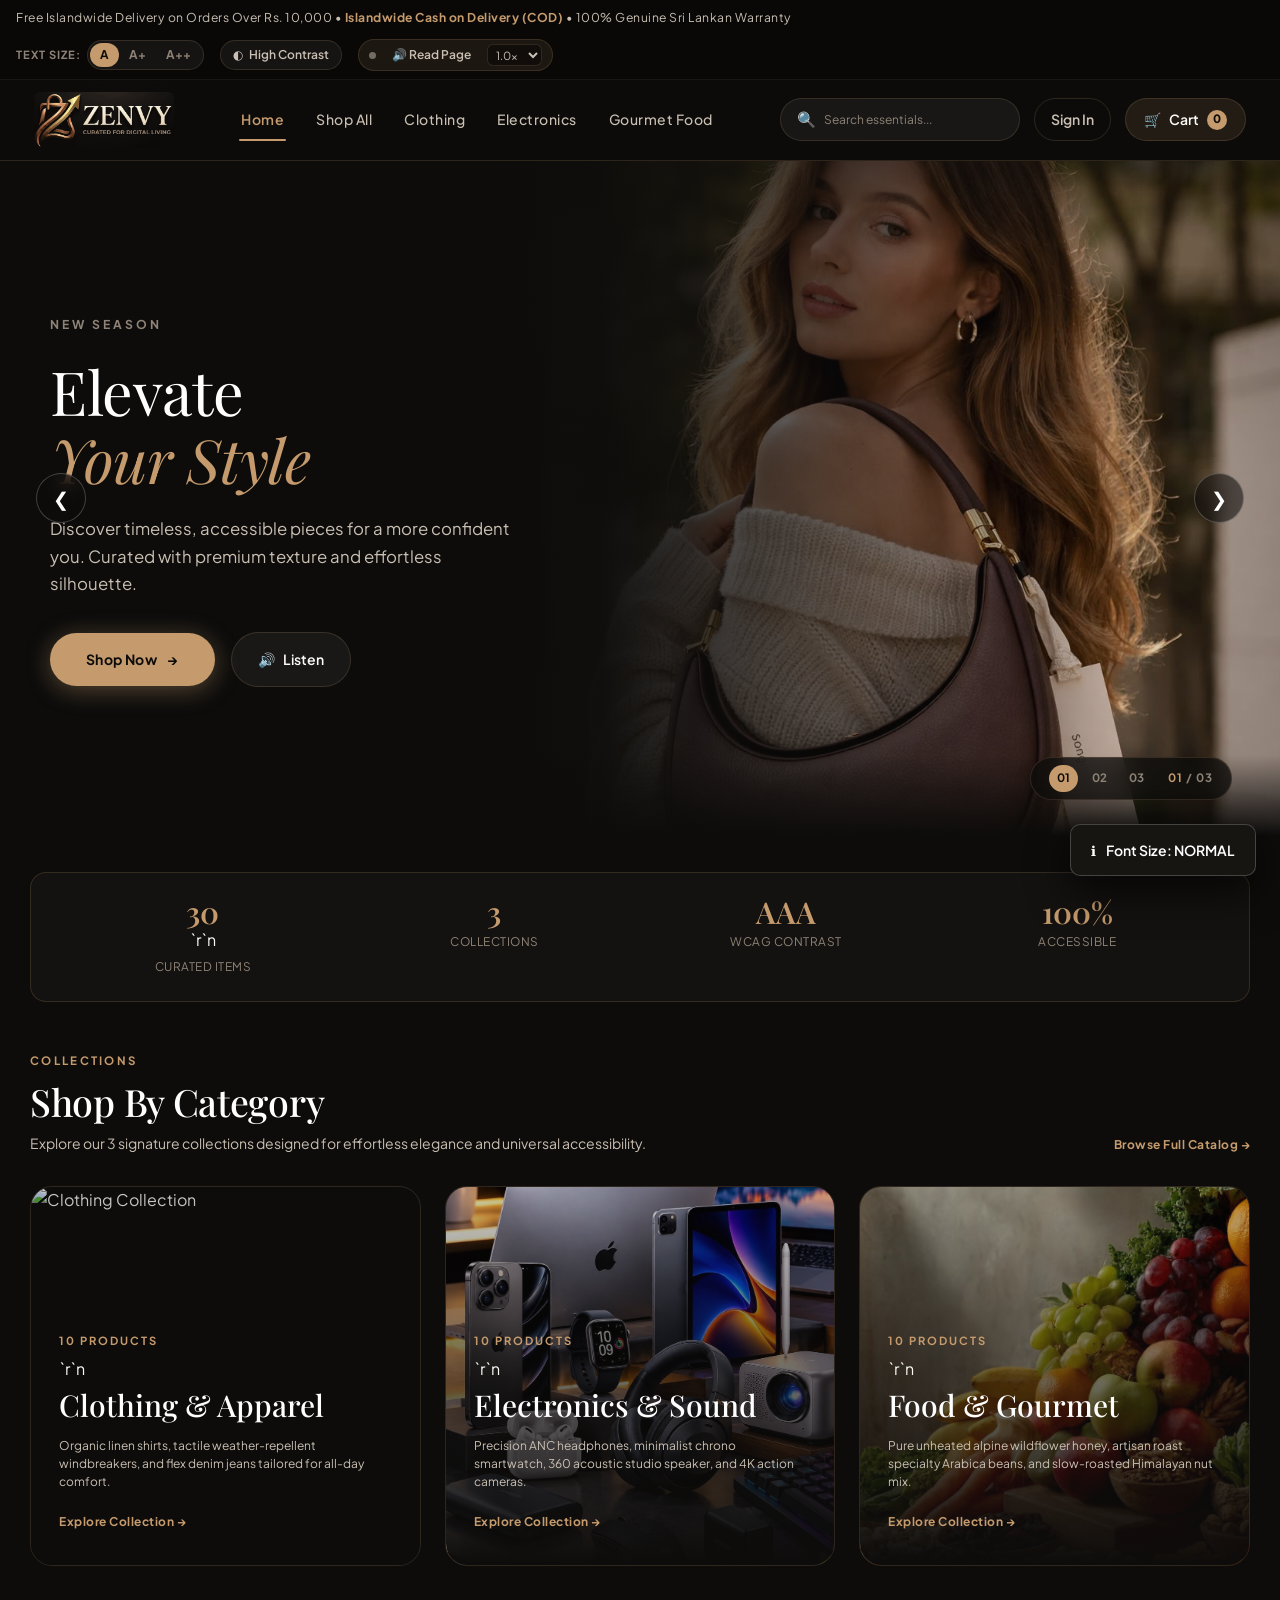
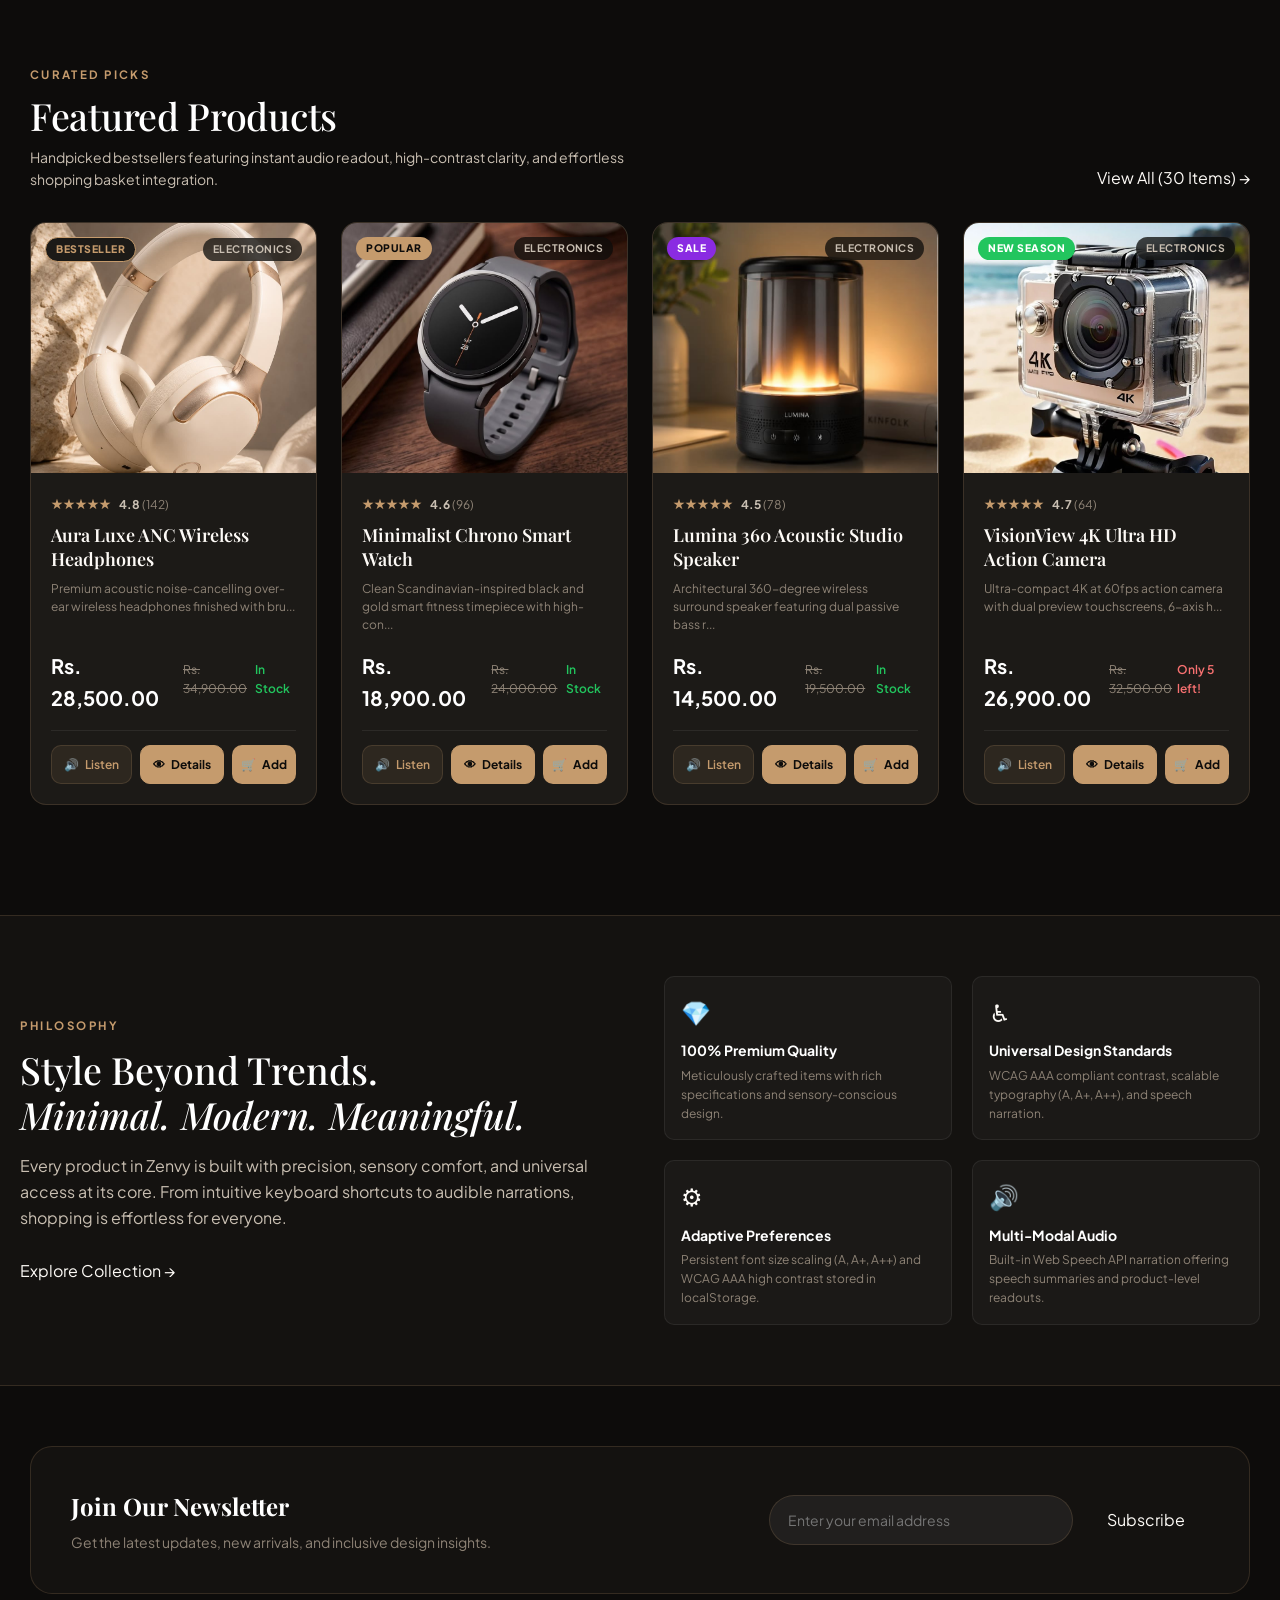
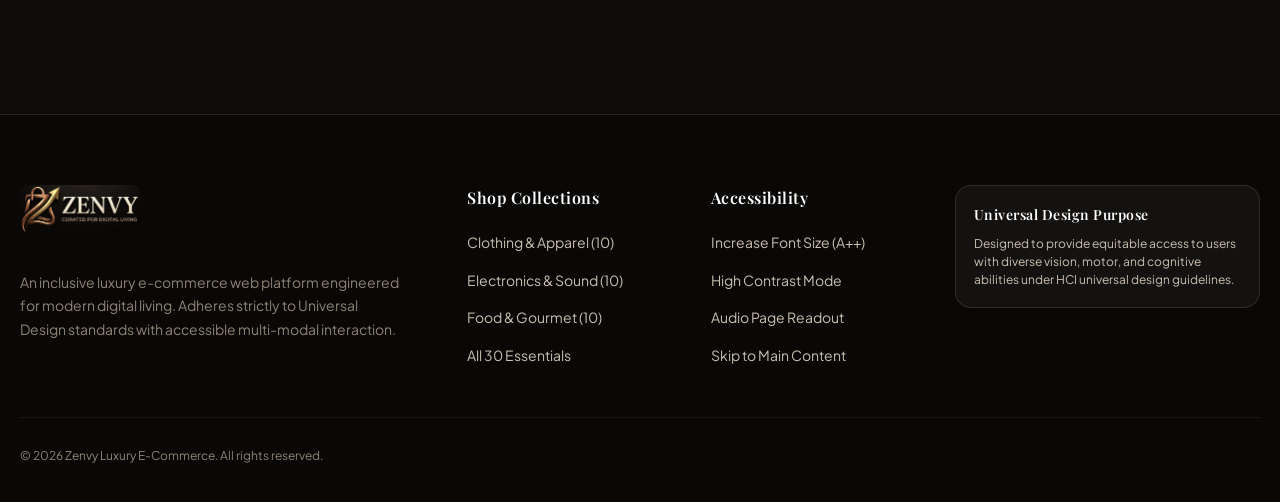
==== commit 97d4bb29: "update pages" ====
--- a/index.html
+++ b/index.html
@@ -1,4 +1,4 @@
-<!DOCTYPE html>
+﻿<!DOCTYPE html>
 <html lang="en" class="font-size-normal">
 <head>
   <meta charset="UTF-8" />
@@ -286,8 +286,7 @@
       <div class="section-wrapper" style="padding-top: 36px; padding-bottom: 0;">
         <div class="hero-trust-metrics-strip">
           <div class="metric-item">
-            <span class="metric-val">10</span>
-            <span class="metric-label">Curated Items</span>
+            <span class="metric-val">30</span>`r`n            <span class="metric-label">Curated Items</span>
           </div>
           <div class="metric-item">
             <span class="metric-val">3</span>
@@ -322,7 +321,7 @@
 
       <div class="categories-grid-3">
         <!-- Category 1: Clothing -->
-        <a href="products.html?category=clothing" class="category-card" aria-label="Browse Clothing Collection (3 products)">
+        <a href="products.html?category=clothing" class="category-card" aria-label="Browse Clothing Collection (10 products)">
           <img 
             src="https://images.unsplash.com/photo-1489987707025-afc232f7ea0f?auto=format&fit=crop&w=800&q=80" 
             alt="Clothing Collection" 
@@ -330,8 +329,7 @@
           />
           <div class="category-card-overlay"></div>
           <div class="category-card-content">
-            <span class="category-card-count">3 Products</span>
-            <h3 class="category-card-title">Clothing &amp; Apparel</h3>
+            <span class="category-card-count">10 Products</span>`r`n            <h3 class="category-card-title">Clothing &amp; Apparel</h3>
             <p class="category-card-desc">
               Organic linen shirts, tactile weather-repellent windbreakers, and flex denim jeans tailored for all-day comfort.
             </p>
@@ -340,7 +338,7 @@
         </a>
 
         <!-- Category 2: Electronics -->
-        <a href="products.html?category=electronics" class="category-card" aria-label="Browse Electronics Collection (4 products)">
+        <a href="products.html?category=electronics" class="category-card" aria-label="Browse Electronics Collection (10 products)">
           <img 
             src="images/cateelec.jpeg" 
             alt="Electronics Collection" 
@@ -348,8 +346,7 @@
           />
           <div class="category-card-overlay"></div>
           <div class="category-card-content">
-            <span class="category-card-count">4 Products</span>
-            <h3 class="category-card-title">Electronics &amp; Sound</h3>
+            <span class="category-card-count">10 Products</span>`r`n            <h3 class="category-card-title">Electronics &amp; Sound</h3>
             <p class="category-card-desc">
               Precision ANC headphones, minimalist chrono smartwatch, 360 acoustic studio speaker, and 4K action cameras.
             </p>
@@ -358,7 +355,7 @@
         </a>
 
         <!-- Category 3: Food -->
-        <a href="products.html?category=food" class="category-card" aria-label="Browse Food Collection (3 products)">
+        <a href="products.html?category=food" class="category-card" aria-label="Browse Food Collection (10 products)">
           <img 
             src="images/catefood.jpeg" 
             alt="Gourmet Food Collection" 
@@ -366,8 +363,7 @@
           />
           <div class="category-card-overlay"></div>
           <div class="category-card-content">
-            <span class="category-card-count">3 Products</span>
-            <h3 class="category-card-title">Food &amp; Gourmet</h3>
+            <span class="category-card-count">10 Products</span>`r`n            <h3 class="category-card-title">Food &amp; Gourmet</h3>
             <p class="category-card-desc">
               Pure unheated alpine wildflower honey, artisan roast specialty Arabica beans, and slow-roasted Himalayan nut mix.
             </p>
@@ -391,7 +387,7 @@
         </div>
         <div style="display: flex; gap: 10px;">
           <a href="products.html" class="btn-secondary-outline">
-            <span>View All (10 Items)</span>
+            <span>View All (30 Items)</span>
             <span aria-hidden="true">&rarr;</span>
           </a>
         </div>
@@ -518,10 +514,10 @@
         <div>
           <h4 class="footer-heading">Shop Collections</h4>
           <ul class="footer-links-list">
-            <li><a href="products.html?category=clothing">Clothing &amp; Apparel (3)</a></li>
-            <li><a href="products.html?category=electronics">Electronics &amp; Sound (4)</a></li>
-            <li><a href="products.html?category=food">Food &amp; Gourmet (3)</a></li>
-            <li><a href="products.html">All 10 Essentials</a></li>
+            <li><a href="products.html?category=clothing">Clothing &amp; Apparel (10)</a></li>
+            <li><a href="products.html?category=electronics">Electronics &amp; Sound (10)</a></li>
+            <li><a href="products.html?category=food">Food &amp; Gourmet (10)</a></li>
+            <li><a href="products.html">All 30 Essentials</a></li>
           </ul>
         </div>
 
@@ -556,7 +552,7 @@
   <script src="js/account.js"></script>
   <script src="js/cart.js"></script>
   <script src="js/search.js"></script>
-  <script src="js/accessibility.js"></script>
+  <script src="js/accessibility.js?v=2.1"></script>
   <script>
     document.addEventListener("DOMContentLoaded", () => {
       const featuredGrid = document.getElementById("featuredProductsGrid");
--- a/css/style.css
+++ b/css/style.css
@@ -2234,6 +2234,55 @@
   margin: 0 auto;
 }
 
+.footer-container:has(> .footer-col) {
+  display: grid;
+  grid-template-columns: 2fr 1fr 1fr 1.5fr;
+  gap: 40px;
+  margin-bottom: 36px;
+}
+
+.footer-col-title {
+  font-family: var(--font-serif);
+  font-size: var(--fs-base);
+  font-weight: 600;
+  color: var(--text-main);
+  margin-bottom: 18px;
+}
+
+.footer-tagline {
+  max-width: 380px;
+  margin-top: 16px;
+  color: var(--text-muted);
+  font-size: var(--fs-sm);
+  line-height: 1.65;
+}
+
+.footer-links {
+  display: flex;
+  flex-direction: column;
+  gap: 12px;
+}
+
+.footer-links a {
+  color: var(--text-secondary);
+  font-size: var(--fs-sm);
+  transition: color var(--trans-fast);
+}
+
+.footer-links a:hover {
+  color: var(--primary);
+}
+
+.footer-bottom {
+  max-width: var(--container-max);
+  margin: 0 auto;
+  padding-top: 24px;
+  border-top: 1px solid rgba(255, 255, 255, 0.06);
+  color: var(--text-muted);
+  font-size: var(--fs-xs);
+  text-align: center;
+}
+
 .footer-top-grid {
   display: grid;
   grid-template-columns: 2fr 1fr 1fr 1.5fr;
@@ -2346,6 +2395,10 @@
   }
 
   .footer-top-grid {
+    grid-template-columns: 1fr 1fr;
+  }
+
+  .footer-container:has(> .footer-col) {
     grid-template-columns: 1fr 1fr;
   }
 
@@ -2402,6 +2455,11 @@
 
   .footer-top-grid {
     grid-template-columns: 1fr;
+  }
+
+  .footer-container:has(> .footer-col) {
+    grid-template-columns: 1fr;
+    gap: 28px;
   }
 
   .product-card-actions {
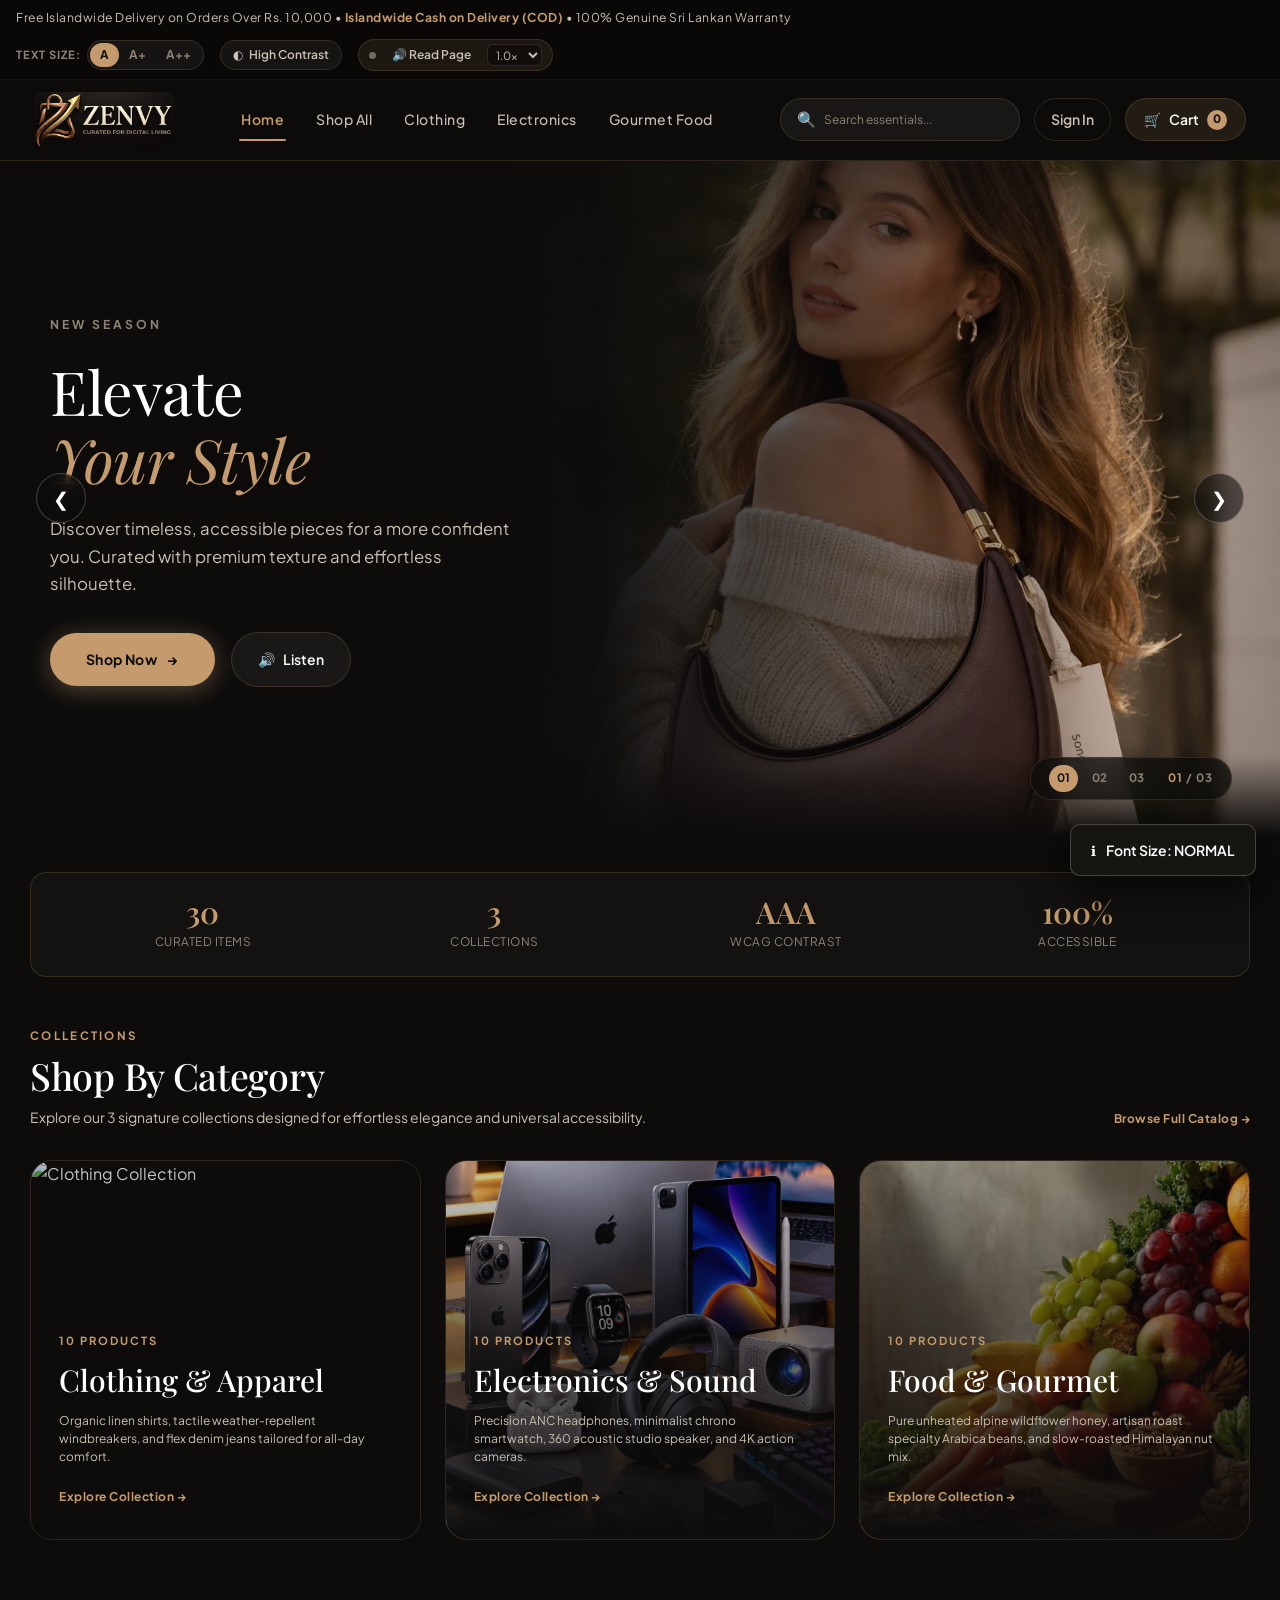
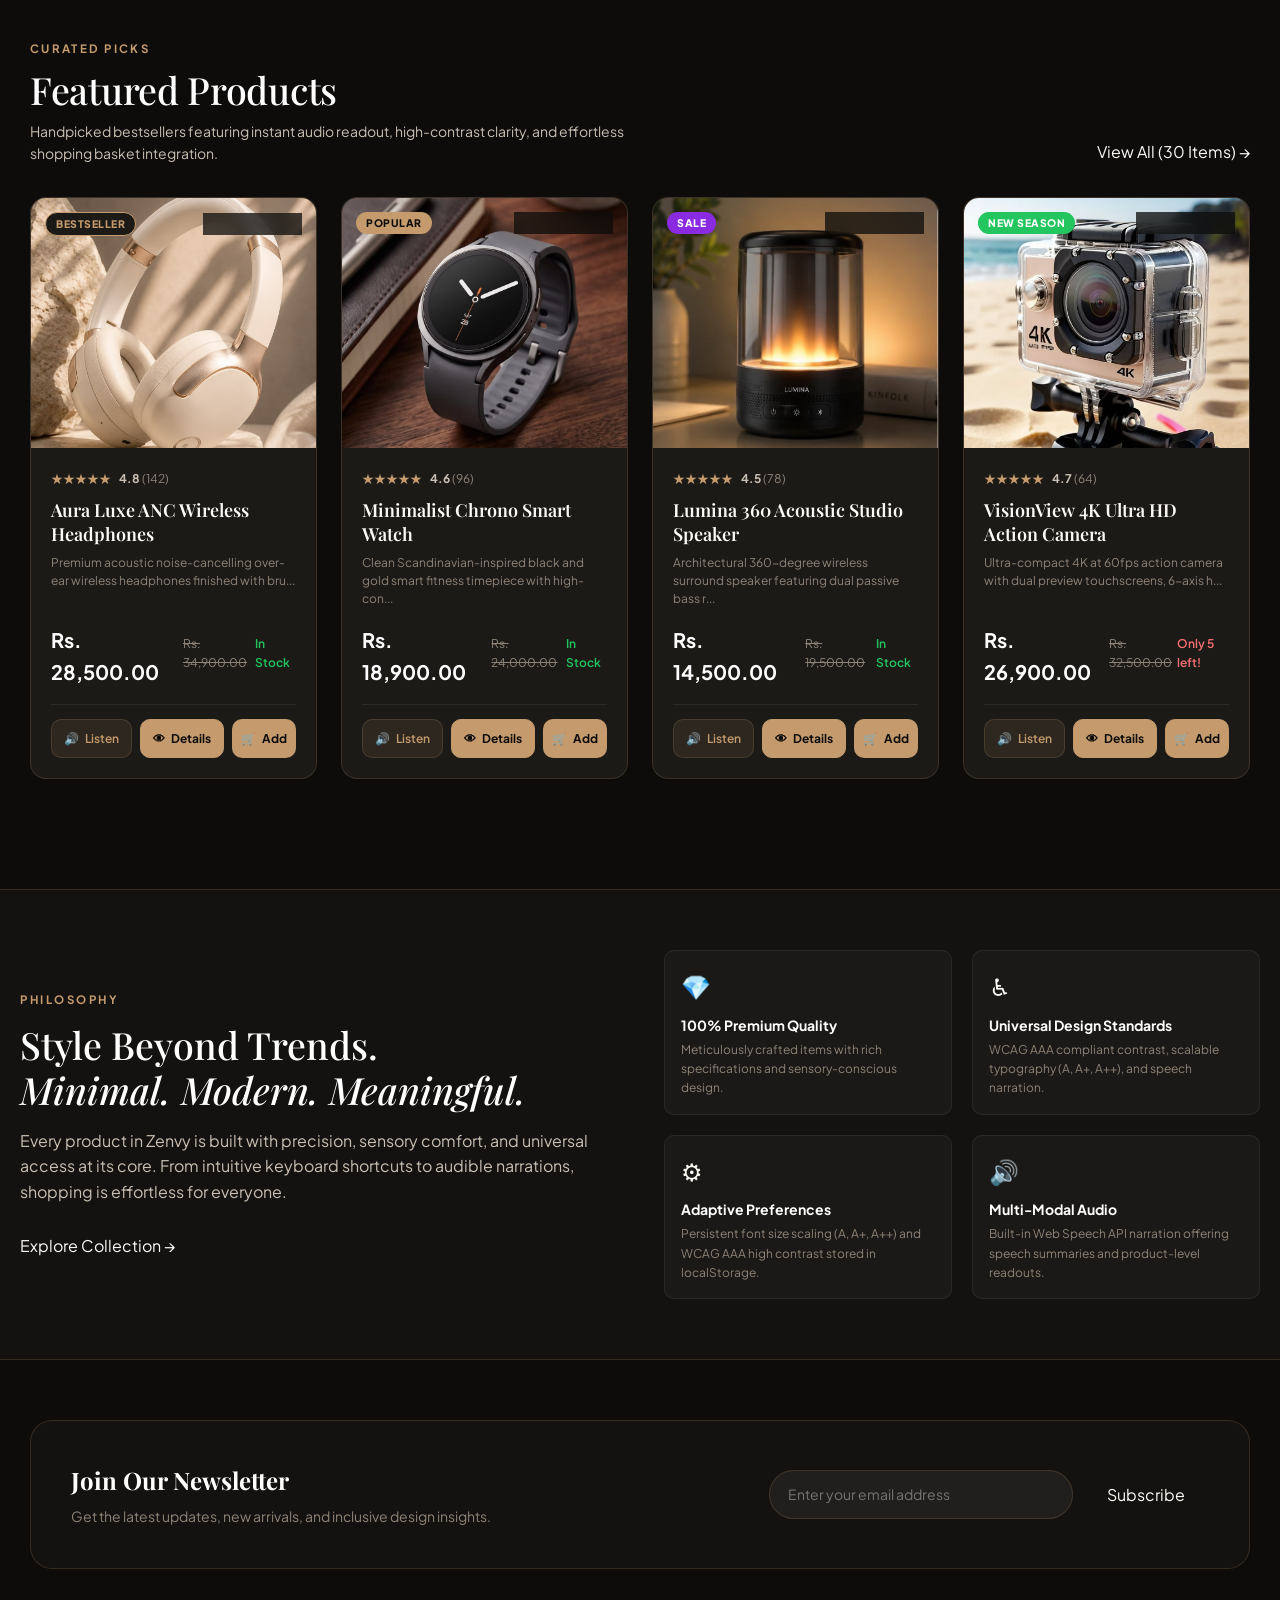
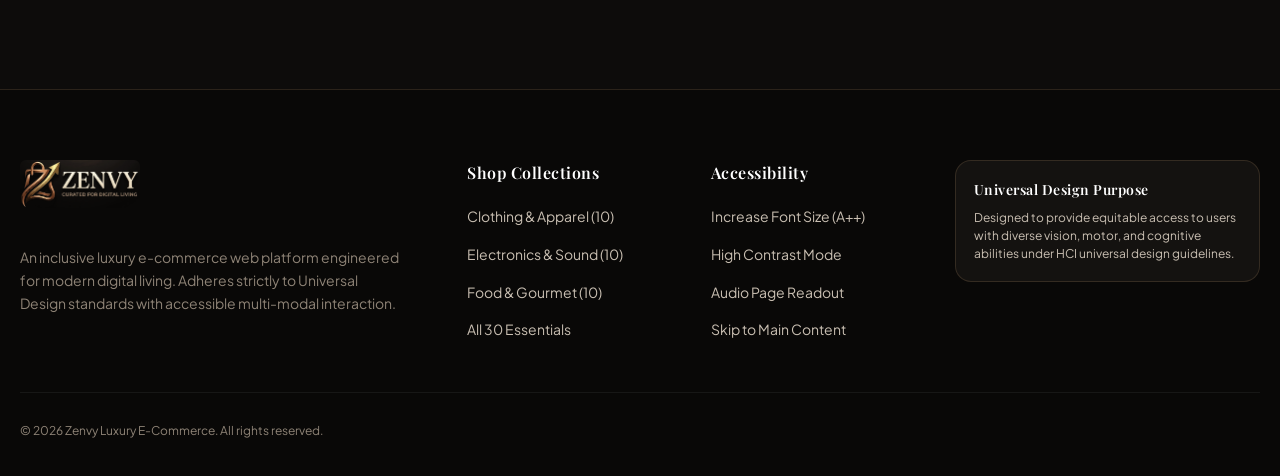
==== commit 0962d625: "change images" ====
--- a/index.html
+++ b/index.html
@@ -286,7 +286,8 @@
       <div class="section-wrapper" style="padding-top: 36px; padding-bottom: 0;">
         <div class="hero-trust-metrics-strip">
           <div class="metric-item">
-            <span class="metric-val">30</span>`r`n            <span class="metric-label">Curated Items</span>
+            <span class="metric-val">30</span>
+                        <span class="metric-label">Curated Items</span>
           </div>
           <div class="metric-item">
             <span class="metric-val">3</span>
@@ -329,7 +330,8 @@
           />
           <div class="category-card-overlay"></div>
           <div class="category-card-content">
-            <span class="category-card-count">10 Products</span>`r`n            <h3 class="category-card-title">Clothing &amp; Apparel</h3>
+            <span class="category-card-count">10 Products</span>
+                        <h3 class="category-card-title">Clothing &amp; Apparel</h3>
             <p class="category-card-desc">
               Organic linen shirts, tactile weather-repellent windbreakers, and flex denim jeans tailored for all-day comfort.
             </p>
@@ -346,7 +348,8 @@
           />
           <div class="category-card-overlay"></div>
           <div class="category-card-content">
-            <span class="category-card-count">10 Products</span>`r`n            <h3 class="category-card-title">Electronics &amp; Sound</h3>
+            <span class="category-card-count">10 Products</span>
+                        <h3 class="category-card-title">Electronics &amp; Sound</h3>
             <p class="category-card-desc">
               Precision ANC headphones, minimalist chrono smartwatch, 360 acoustic studio speaker, and 4K action cameras.
             </p>
@@ -363,7 +366,8 @@
           />
           <div class="category-card-overlay"></div>
           <div class="category-card-content">
-            <span class="category-card-count">10 Products</span>`r`n            <h3 class="category-card-title">Food &amp; Gourmet</h3>
+            <span class="category-card-count">10 Products</span>
+                        <h3 class="category-card-title">Food &amp; Gourmet</h3>
             <p class="category-card-desc">
               Pure unheated alpine wildflower honey, artisan roast specialty Arabica beans, and slow-roasted Himalayan nut mix.
             </p>
